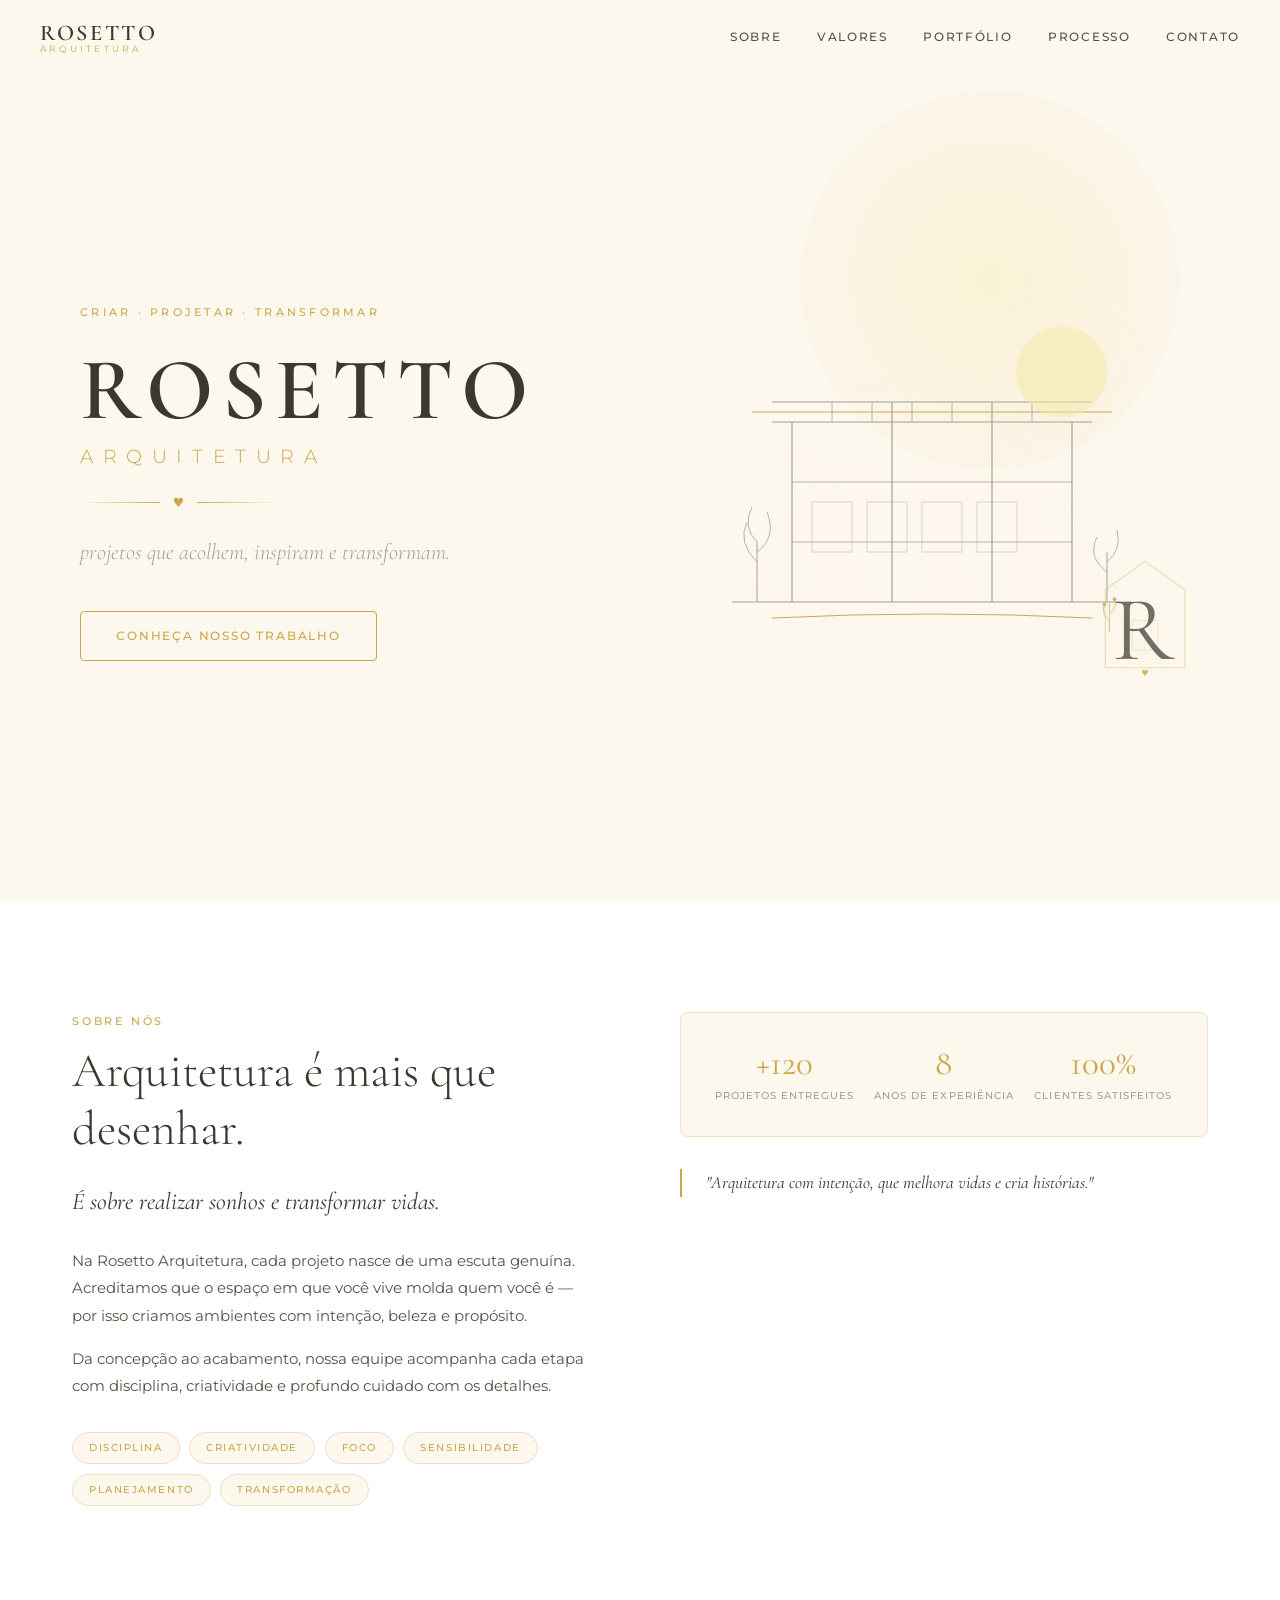
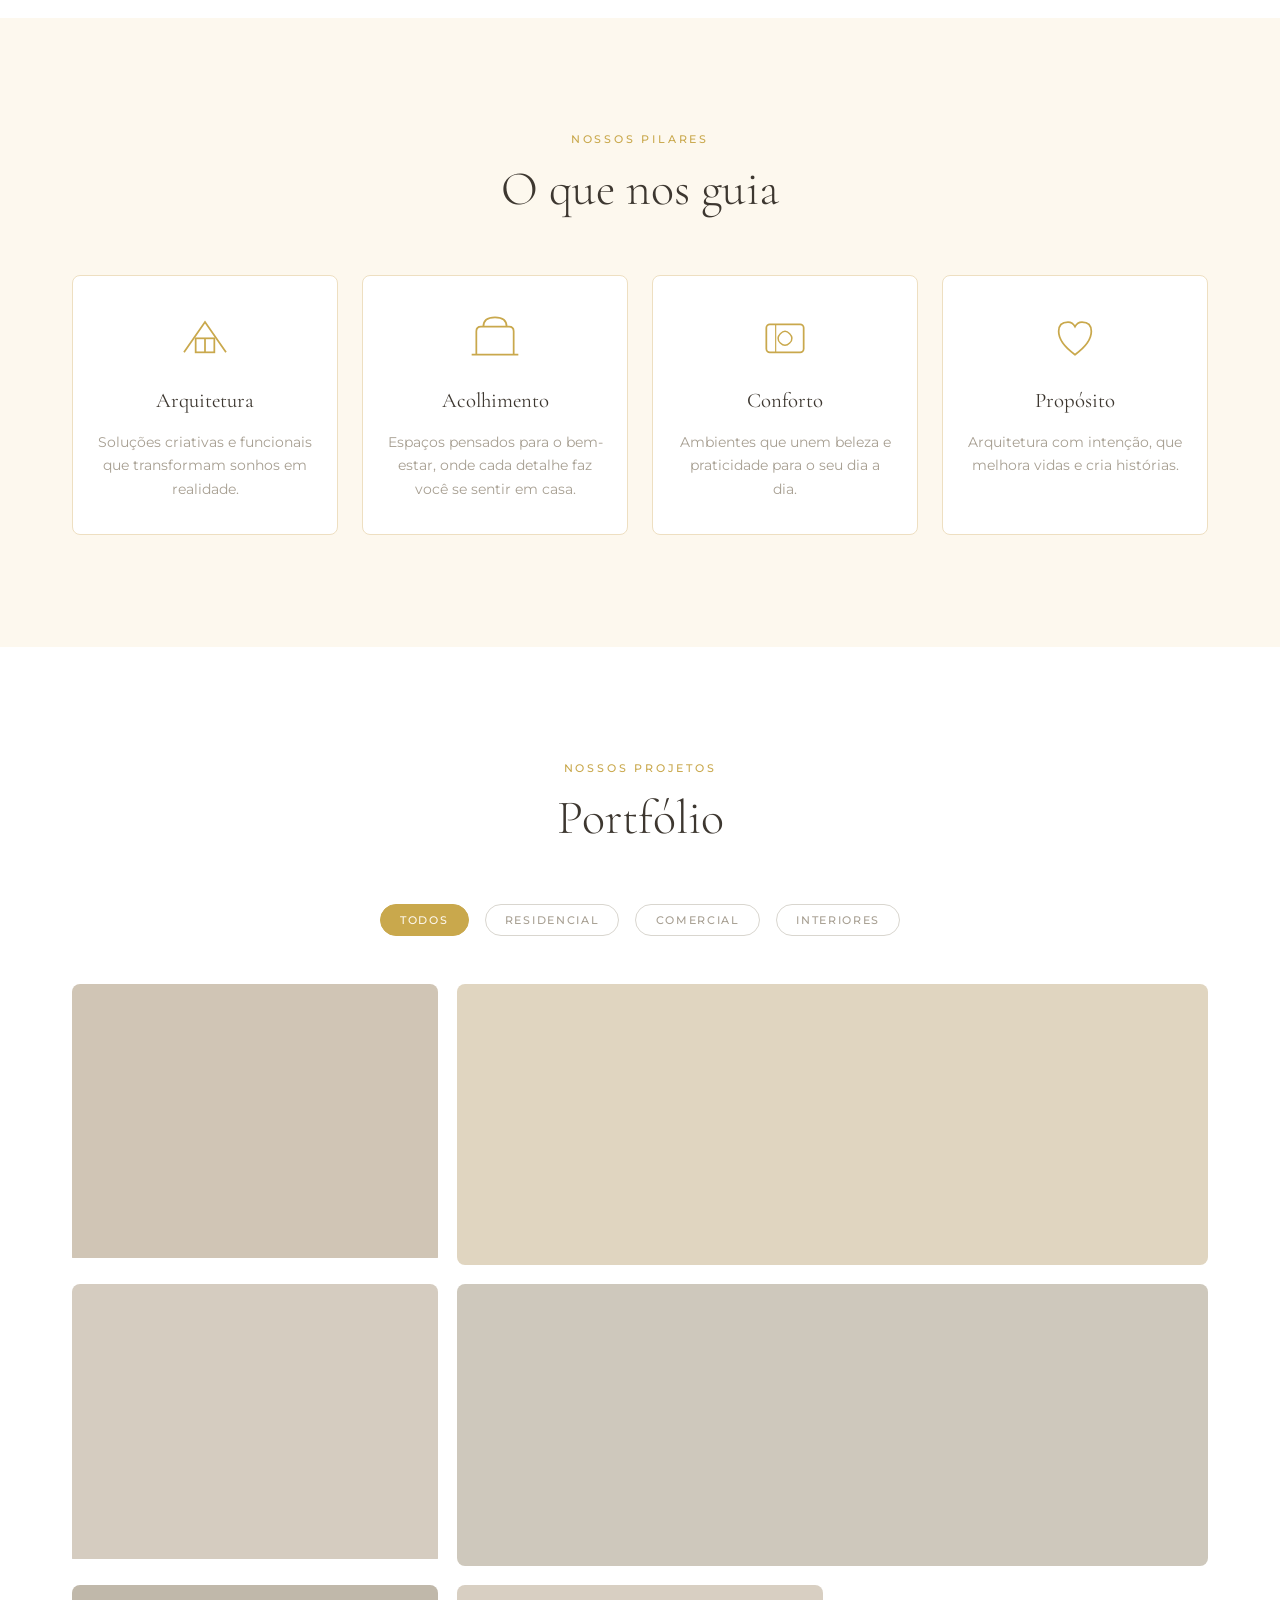
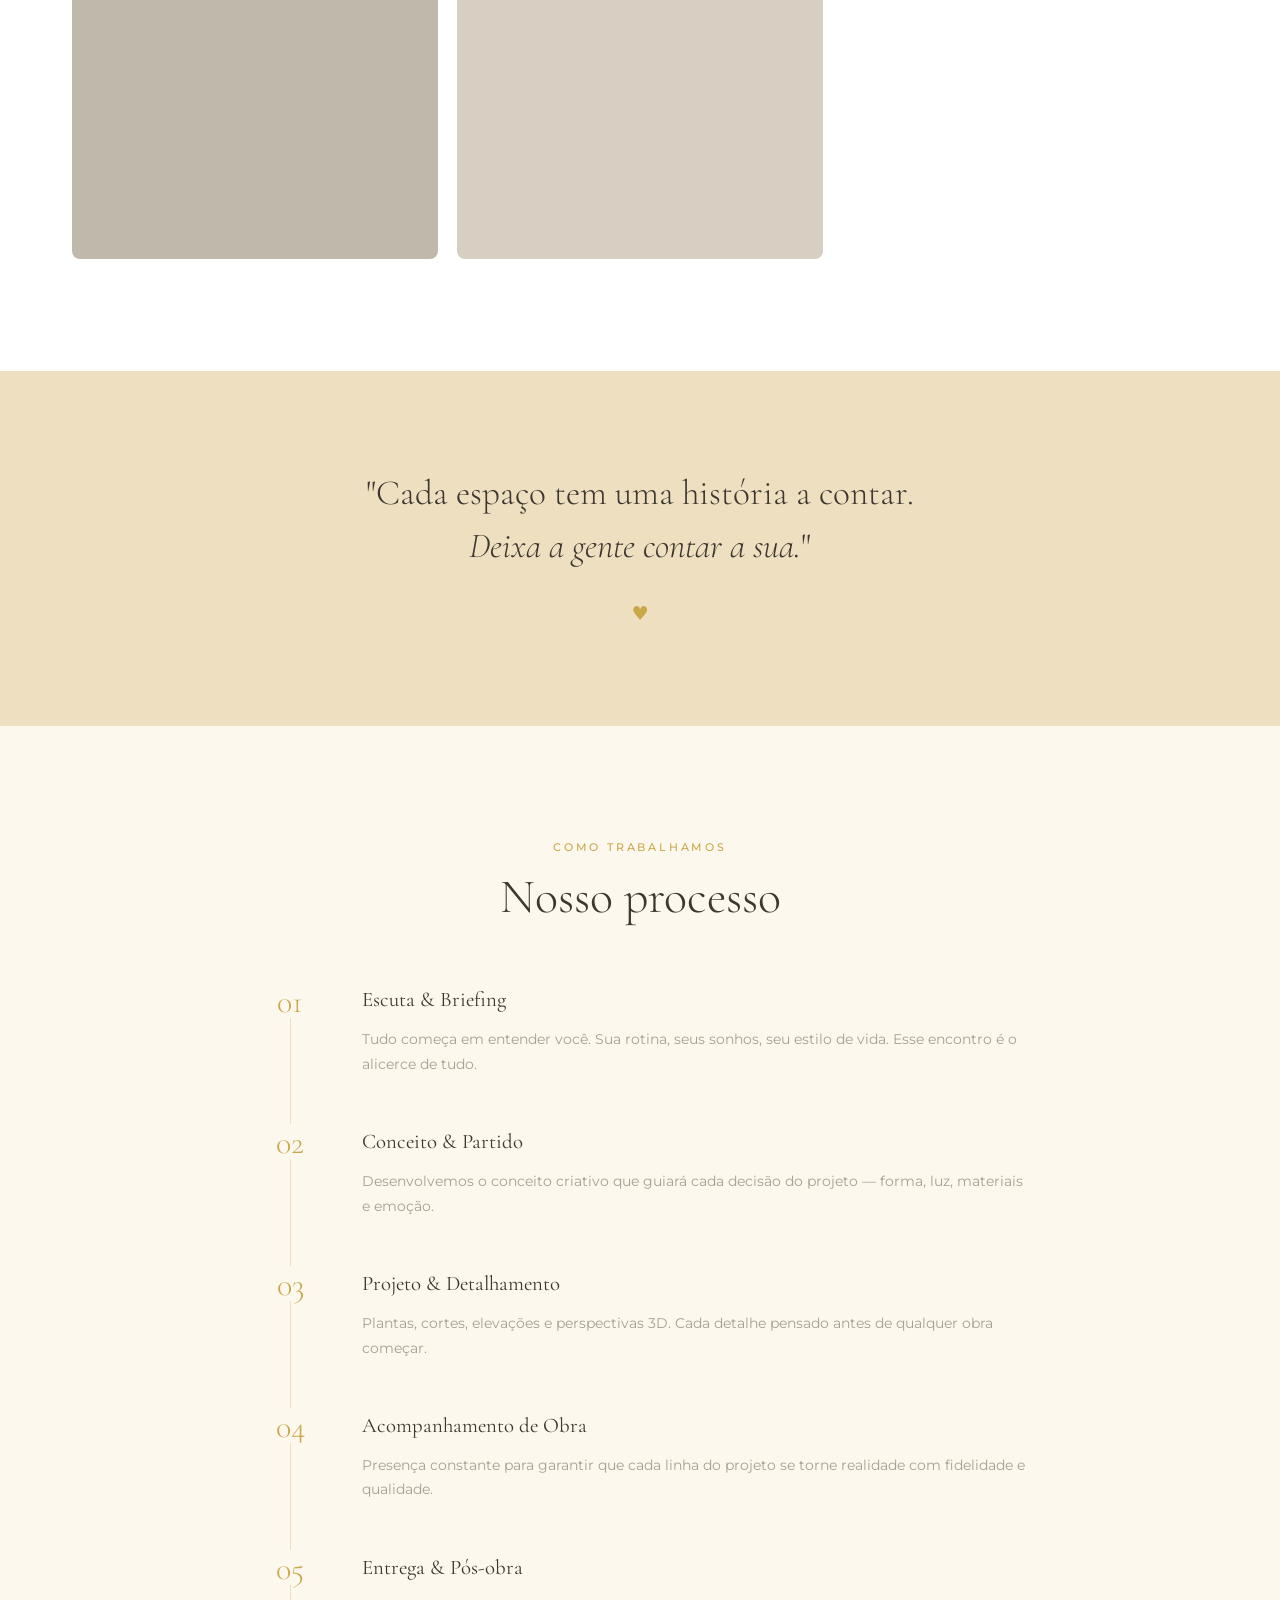
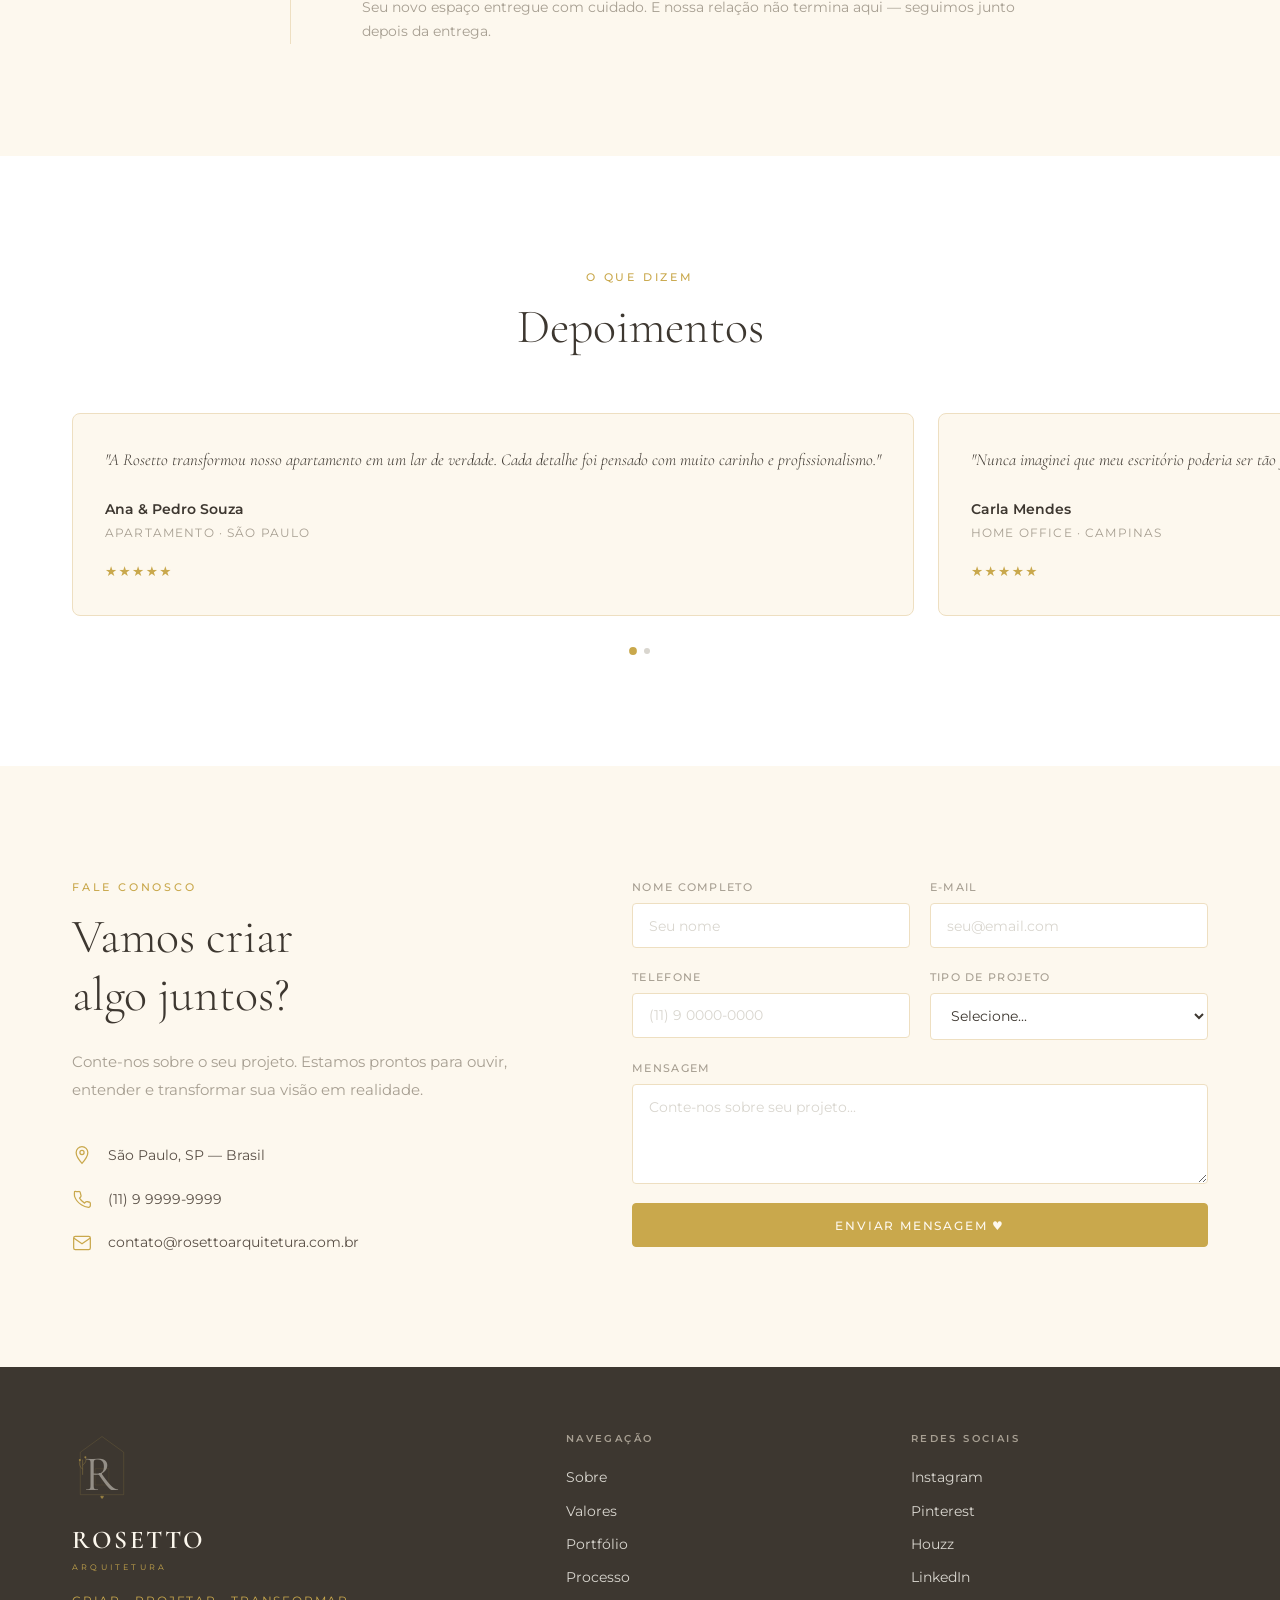
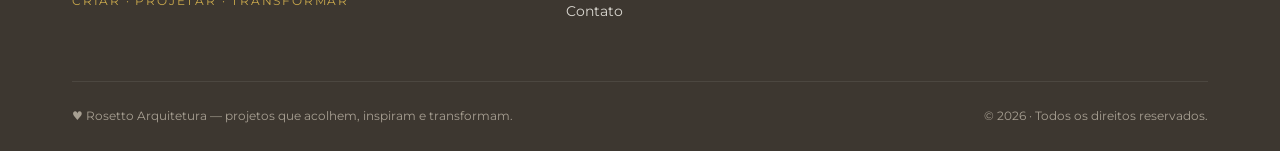
==== index.html @ 64ab9708 "commit" ====
<!DOCTYPE html>
<html lang="pt-BR">
<head>
  <meta charset="UTF-8" />
  <meta name="viewport" content="width=device-width, initial-scale=1.0" />
  <title>Rosetto Arquitetura</title>
  <link rel="icon" href="favicon.svg" type="image/svg+xml" />
  <link rel="stylesheet" href="style.css" />
  <link rel="preconnect" href="https://fonts.googleapis.com" />
  <link rel="preconnect" href="https://fonts.gstatic.com" crossorigin />
  <link href="https://fonts.googleapis.com/css2?family=Cormorant+Garamond:ital,wght@0,300;0,400;0,600;1,300;1,400&family=Montserrat:wght@300;400;500;600&display=swap" rel="stylesheet" />
</head>
<body>

  <!-- NAV -->
  <header class="nav" id="nav">
    <div class="nav__logo">
      <span class="nav__logo-name">ROSETTO</span>
      <span class="nav__logo-sub">ARQUITETURA</span>
    </div>
    <nav class="nav__links">
      <a href="#sobre">Sobre</a>
      <a href="#valores">Valores</a>
      <a href="#portfolio">Portfólio</a>
      <a href="#processo">Processo</a>
      <a href="#contato">Contato</a>
    </nav>
    <button class="nav__toggle" id="navToggle" aria-label="Menu">
      <span></span><span></span><span></span>
    </button>
  </header>

  <!-- MOBILE MENU -->
  <div class="mobile-menu" id="mobileMenu">
    <a href="#sobre" class="mobile-menu__link">Sobre</a>
    <a href="#valores" class="mobile-menu__link">Valores</a>
    <a href="#portfolio" class="mobile-menu__link">Portfólio</a>
    <a href="#processo" class="mobile-menu__link">Processo</a>
    <a href="#contato" class="mobile-menu__link">Contato</a>
  </div>

  <!-- HERO -->
  <section class="hero" id="inicio">
    <div class="hero__bg-circle"></div>
    <div class="hero__content">
      <p class="hero__eyebrow reveal">criar · projetar · transformar</p>
      <h1 class="hero__title reveal">
        <span class="hero__title-main">ROSETTO</span>
        <span class="hero__title-sub">ARQUITETURA</span>
      </h1>
      <div class="hero__divider reveal">
        <span class="hero__heart">♥</span>
      </div>
      <p class="hero__tagline reveal">
        <em>projetos que acolhem, inspiram e transformam.</em>
      </p>
      <a href="#sobre" class="btn btn--outline reveal">Conheça nosso trabalho</a>
    </div>
    <div class="hero__sketch reveal">
      <!-- Submarca R + casa -->
      <div class="hero__submarca" aria-hidden="true">
        <svg viewBox="0 0 130 150" fill="none" xmlns="http://www.w3.org/2000/svg">
          <!-- Casa ao fundo -->
          <path d="M65 12 L112 46 L112 138 L18 138 L18 46 Z" stroke="#C9A84C" stroke-width="1.4" fill="none" opacity="0.4"/>
          <!-- Detalhe janela casa -->
          <rect x="50" y="82" width="30" height="35" stroke="#C9A84C" stroke-width="1" fill="none" opacity="0.3"/>
          <line x1="65" y1="82" x2="65" y2="117" stroke="#C9A84C" stroke-width="0.7" opacity="0.3"/>
          <!-- Ramo botânico esquerdo -->
          <line x1="23" y1="62" x2="23" y2="95" stroke="#C9A84C" stroke-width="1"/>
          <path d="M23 83 Q13 74 17 63" stroke="#C9A84C" stroke-width="0.9" fill="none"/>
          <path d="M23 74 Q33 67 29 57" stroke="#C9A84C" stroke-width="0.9" fill="none"/>
          <circle cx="17" cy="63" r="2.2" fill="#C9A84C"/>
          <circle cx="29" cy="57" r="2.2" fill="#C9A84C"/>
          <!-- Grande R -->
          <text x="26" y="128"
                font-family="'Cormorant Garamond','Georgia',serif"
                font-size="108"
                font-weight="400"
                fill="#3D3730"
                opacity="0.88">R</text>
          <!-- Coração -->
          <text x="65" y="148" text-anchor="middle" font-size="10" fill="#C9A84C">♥</text>
        </svg>
      </div>

      <svg viewBox="0 0 480 360" fill="none" xmlns="http://www.w3.org/2000/svg" class="arch-sketch">
        <!-- Ground line -->
        <line x1="40" y1="300" x2="440" y2="300" stroke="#A79F92" stroke-width="1.2"/>
        <!-- Main structure columns -->
        <line x1="100" y1="300" x2="100" y2="120" stroke="#A79F92" stroke-width="1.2"/>
        <line x1="200" y1="300" x2="200" y2="100" stroke="#A79F92" stroke-width="1.2"/>
        <line x1="300" y1="300" x2="300" y2="100" stroke="#A79F92" stroke-width="1.2"/>
        <line x1="380" y1="300" x2="380" y2="120" stroke="#A79F92" stroke-width="1.2"/>
        <!-- Roof beams -->
        <line x1="80" y1="120" x2="400" y2="120" stroke="#A79F92" stroke-width="1.2"/>
        <line x1="80" y1="100" x2="400" y2="100" stroke="#A79F92" stroke-width="1.2"/>
        <!-- Horizontal beams -->
        <line x1="100" y1="180" x2="380" y2="180" stroke="#A79F92" stroke-width="0.8"/>
        <line x1="100" y1="240" x2="380" y2="240" stroke="#A79F92" stroke-width="0.8"/>
        <!-- Roof overhang detail -->
        <line x1="60" y1="110" x2="420" y2="110" stroke="#C9A84C" stroke-width="1"/>
        <!-- Window panes suggestion -->
        <rect x="120" y="200" width="40" height="50" stroke="#A79F92" stroke-width="0.7" fill="none" opacity="0.6"/>
        <rect x="175" y="200" width="40" height="50" stroke="#A79F92" stroke-width="0.7" fill="none" opacity="0.6"/>
        <rect x="230" y="200" width="40" height="50" stroke="#A79F92" stroke-width="0.7" fill="none" opacity="0.6"/>
        <rect x="285" y="200" width="40" height="50" stroke="#A79F92" stroke-width="0.7" fill="none" opacity="0.6"/>
        <!-- Cross beams roof -->
        <line x1="140" y1="100" x2="140" y2="120" stroke="#A79F92" stroke-width="0.8"/>
        <line x1="180" y1="100" x2="180" y2="120" stroke="#A79F92" stroke-width="0.8"/>
        <line x1="220" y1="100" x2="220" y2="120" stroke="#A79F92" stroke-width="0.8"/>
        <line x1="260" y1="100" x2="260" y2="120" stroke="#A79F92" stroke-width="0.8"/>
        <line x1="340" y1="100" x2="340" y2="120" stroke="#A79F92" stroke-width="0.8"/>
        <!-- Sun/circle bg -->
        <circle cx="370" cy="70" r="45" stroke="#F6E7A6" stroke-width="1" fill="#F6E7A6" opacity="0.5"/>
        <!-- Plant left -->
        <line x1="65" y1="300" x2="65" y2="240" stroke="#A79F92" stroke-width="1"/>
        <path d="M65 260 Q45 240 55 220" stroke="#A79F92" stroke-width="0.8" fill="none"/>
        <path d="M65 250 Q85 235 75 210" stroke="#A79F92" stroke-width="0.8" fill="none"/>
        <path d="M65 240 Q50 225 60 205" stroke="#A79F92" stroke-width="0.8" fill="none"/>
        <!-- Plant right -->
        <line x1="415" y1="300" x2="415" y2="250" stroke="#A79F92" stroke-width="1"/>
        <path d="M415 270 Q395 255 405 235" stroke="#A79F92" stroke-width="0.8" fill="none"/>
        <path d="M415 260 Q430 248 425 228" stroke="#A79F92" stroke-width="0.8" fill="none"/>
        <!-- Gold accent line -->
        <path d="M80 316 Q240 308 400 316" stroke="#C9A84C" stroke-width="1" fill="none"/>
      </svg>
    </div>
  </section>

  <!-- SOBRE -->
  <section class="sobre" id="sobre">
    <div class="container">
      <div class="sobre__grid">
        <div class="sobre__text reveal">
          <p class="section-label">Sobre nós</p>
          <h2 class="section-title">Arquitetura é mais que desenhar.</h2>
          <p class="sobre__lead">É sobre realizar sonhos e transformar vidas.</p>
          <p class="sobre__body">
            Na Rosetto Arquitetura, cada projeto nasce de uma escuta genuína.
            Acreditamos que o espaço em que você vive molda quem você é —
            por isso criamos ambientes com intenção, beleza e propósito.
          </p>
          <p class="sobre__body">
            Da concepção ao acabamento, nossa equipe acompanha cada etapa
            com disciplina, criatividade e profundo cuidado com os detalhes.
          </p>
          <div class="sobre__tags">
            <span>Disciplina</span>
            <span>Criatividade</span>
            <span>Foco</span>
            <span>Sensibilidade</span>
            <span>Planejamento</span>
            <span>Transformação</span>
          </div>
        </div>
        <div class="sobre__visual reveal">
          <div class="sobre__card">
            <div class="sobre__stat">
              <span class="sobre__stat-num">+120</span>
              <span class="sobre__stat-label">Projetos entregues</span>
            </div>
            <div class="sobre__stat">
              <span class="sobre__stat-num">8</span>
              <span class="sobre__stat-label">Anos de experiência</span>
            </div>
            <div class="sobre__stat">
              <span class="sobre__stat-num">100%</span>
              <span class="sobre__stat-label">Clientes satisfeitos</span>
            </div>
          </div>
          <blockquote class="sobre__quote">
            <p>"Arquitetura com intenção, que melhora vidas e cria histórias."</p>
          </blockquote>
        </div>
      </div>
    </div>
  </section>

  <!-- VALORES -->
  <section class="valores" id="valores">
    <div class="container">
      <div class="section-header reveal">
        <p class="section-label">Nossos pilares</p>
        <h2 class="section-title">O que nos guia</h2>
      </div>
      <div class="valores__grid">

        <div class="valor-card reveal">
          <div class="valor-card__icon">
            <svg viewBox="0 0 48 48" fill="none" xmlns="http://www.w3.org/2000/svg">
              <path d="M6 38 L24 12 L42 38" stroke="#C9A84C" stroke-width="1.5" fill="none"/>
              <rect x="16" y="26" width="16" height="12" stroke="#C9A84C" stroke-width="1.5" fill="none"/>
              <line x1="24" y1="26" x2="24" y2="38" stroke="#C9A84C" stroke-width="1.5"/>
            </svg>
          </div>
          <h3>Arquitetura</h3>
          <p>Soluções criativas e funcionais que transformam sonhos em realidade.</p>
        </div>

        <div class="valor-card reveal">
          <div class="valor-card__icon">
            <svg viewBox="0 0 48 48" fill="none" xmlns="http://www.w3.org/2000/svg">
              <path d="M8 40 L8 20 Q8 16 12 16 L36 16 Q40 16 40 20 L40 40" stroke="#C9A84C" stroke-width="1.5" fill="none"/>
              <path d="M14 16 Q14 8 24 8 Q34 8 34 16" stroke="#C9A84C" stroke-width="1.5" fill="none"/>
              <line x1="4" y1="40" x2="44" y2="40" stroke="#C9A84C" stroke-width="1.5"/>
            </svg>
          </div>
          <h3>Acolhimento</h3>
          <p>Espaços pensados para o bem-estar, onde cada detalhe faz você se sentir em casa.</p>
        </div>

        <div class="valor-card reveal">
          <div class="valor-card__icon">
            <svg viewBox="0 0 48 48" fill="none" xmlns="http://www.w3.org/2000/svg">
              <rect x="8" y="14" width="32" height="24" rx="3" stroke="#C9A84C" stroke-width="1.5" fill="none"/>
              <line x1="16" y1="14" x2="16" y2="38" stroke="#C9A84C" stroke-width="1"/>
              <path d="M20 22 Q24 18 28 22 Q32 26 28 30 Q24 34 20 30 Q16 26 20 22Z" stroke="#C9A84C" stroke-width="1.2" fill="none"/>
            </svg>
          </div>
          <h3>Conforto</h3>
          <p>Ambientes que unem beleza e praticidade para o seu dia a dia.</p>
        </div>

        <div class="valor-card reveal">
          <div class="valor-card__icon">
            <svg viewBox="0 0 48 48" fill="none" xmlns="http://www.w3.org/2000/svg">
              <path d="M24 40 Q10 30 10 20 Q10 12 18 12 Q22 12 24 16 Q26 12 30 12 Q38 12 38 20 Q38 30 24 40Z" stroke="#C9A84C" stroke-width="1.5" fill="none"/>
            </svg>
          </div>
          <h3>Propósito</h3>
          <p>Arquitetura com intenção, que melhora vidas e cria histórias.</p>
        </div>

      </div>
    </div>
  </section>

  <!-- PORTFÓLIO -->
  <section class="portfolio" id="portfolio">
    <div class="container">
      <div class="section-header reveal">
        <p class="section-label">Nossos projetos</p>
        <h2 class="section-title">Portfólio</h2>
      </div>
      <div class="portfolio__filter reveal">
        <button class="filter-btn active" data-filter="all">Todos</button>
        <button class="filter-btn" data-filter="residencial">Residencial</button>
        <button class="filter-btn" data-filter="comercial">Comercial</button>
        <button class="filter-btn" data-filter="interiores">Interiores</button>
      </div>
      <div class="portfolio__grid">

        <div class="portfolio-card reveal" data-category="residencial">
          <div class="portfolio-card__img portfolio-card__img--1">
            <div class="portfolio-card__overlay">
              <span>Casa Contemporânea</span>
              <small>Residencial · São Paulo</small>
            </div>
          </div>
        </div>

        <div class="portfolio-card reveal" data-category="interiores">
          <div class="portfolio-card__img portfolio-card__img--2">
            <div class="portfolio-card__overlay">
              <span>Sala Living Serena</span>
              <small>Interiores · Campinas</small>
            </div>
          </div>
        </div>

        <div class="portfolio-card reveal" data-category="interiores">
          <div class="portfolio-card__img portfolio-card__img--3">
            <div class="portfolio-card__overlay">
              <span>Suíte Master</span>
              <small>Interiores · Santos</small>
            </div>
          </div>
        </div>

        <div class="portfolio-card reveal" data-category="residencial">
          <div class="portfolio-card__img portfolio-card__img--4">
            <div class="portfolio-card__overlay">
              <span>Planta Aberta</span>
              <small>Residencial · Florianópolis</small>
            </div>
          </div>
        </div>

        <div class="portfolio-card reveal" data-category="comercial">
          <div class="portfolio-card__img portfolio-card__img--5">
            <div class="portfolio-card__overlay">
              <span>Fachada Minimalista</span>
              <small>Comercial · São Paulo</small>
            </div>
          </div>
        </div>

        <div class="portfolio-card reveal" data-category="interiores">
          <div class="portfolio-card__img portfolio-card__img--6">
            <div class="portfolio-card__overlay">
              <span>Escritório Home</span>
              <small>Interiores · Curitiba</small>
            </div>
          </div>
        </div>

      </div>
    </div>
  </section>

  <!-- FRASE DESTAQUE -->
  <section class="quote-section">
    <div class="container">
      <div class="quote-section__inner reveal">
        <p class="quote-section__text">
          "Cada espaço tem uma história a contar.<br>
          <em>Deixa a gente contar a sua.</em>"
        </p>
        <span class="quote-section__heart">♥</span>
      </div>
    </div>
  </section>

  <!-- PROCESSO -->
  <section class="processo" id="processo">
    <div class="container">
      <div class="section-header reveal">
        <p class="section-label">Como trabalhamos</p>
        <h2 class="section-title">Nosso processo</h2>
      </div>
      <div class="processo__steps">

        <div class="step reveal">
          <div class="step__number">01</div>
          <div class="step__content">
            <h3>Escuta & Briefing</h3>
            <p>Tudo começa em entender você. Sua rotina, seus sonhos, seu estilo de vida. Esse encontro é o alicerce de tudo.</p>
          </div>
        </div>

        <div class="step reveal">
          <div class="step__number">02</div>
          <div class="step__content">
            <h3>Conceito & Partido</h3>
            <p>Desenvolvemos o conceito criativo que guiará cada decisão do projeto — forma, luz, materiais e emoção.</p>
          </div>
        </div>

        <div class="step reveal">
          <div class="step__number">03</div>
          <div class="step__content">
            <h3>Projeto & Detalhamento</h3>
            <p>Plantas, cortes, elevações e perspectivas 3D. Cada detalhe pensado antes de qualquer obra começar.</p>
          </div>
        </div>

        <div class="step reveal">
          <div class="step__number">04</div>
          <div class="step__content">
            <h3>Acompanhamento de Obra</h3>
            <p>Presença constante para garantir que cada linha do projeto se torne realidade com fidelidade e qualidade.</p>
          </div>
        </div>

        <div class="step reveal">
          <div class="step__number">05</div>
          <div class="step__content">
            <h3>Entrega & Pós-obra</h3>
            <p>Seu novo espaço entregue com cuidado. E nossa relação não termina aqui — seguimos junto depois da entrega.</p>
          </div>
        </div>

      </div>
    </div>
  </section>

  <!-- DEPOIMENTOS -->
  <section class="depoimentos">
    <div class="container">
      <div class="section-header reveal">
        <p class="section-label">O que dizem</p>
        <h2 class="section-title">Depoimentos</h2>
      </div>
      <div class="depoimentos__track" id="depoimentosTrack">

        <div class="depoimento-card">
          <p>"A Rosetto transformou nosso apartamento em um lar de verdade. Cada detalhe foi pensado com muito carinho e profissionalismo."</p>
          <div class="depoimento-card__author">
            <span class="depoimento-card__name">Ana & Pedro Souza</span>
            <span class="depoimento-card__proj">Apartamento · São Paulo</span>
          </div>
          <div class="depoimento-card__stars">★★★★★</div>
        </div>

        <div class="depoimento-card">
          <p>"Nunca imaginei que meu escritório poderia ser tão funcional e ao mesmo tempo tão bonito. Resultado incrível!"</p>
          <div class="depoimento-card__author">
            <span class="depoimento-card__name">Carla Mendes</span>
            <span class="depoimento-card__proj">Home Office · Campinas</span>
          </div>
          <div class="depoimento-card__stars">★★★★★</div>
        </div>

        <div class="depoimento-card">
          <p>"Do primeiro encontro à entrega, nos sentimos acolhidos e seguros. A equipe superou todas as nossas expectativas."</p>
          <div class="depoimento-card__author">
            <span class="depoimento-card__name">Família Rodrigues</span>
            <span class="depoimento-card__proj">Casa · Florianópolis</span>
          </div>
          <div class="depoimento-card__stars">★★★★★</div>
        </div>

        <div class="depoimento-card">
          <p>"O projeto trouxe elegância e funcionalidade que eu nem sabia que eram possíveis no meu espaço. Recomendo demais!"</p>
          <div class="depoimento-card__author">
            <span class="depoimento-card__name">Márcia Oliveira</span>
            <span class="depoimento-card__proj">Sala de Estar · Santos</span>
          </div>
          <div class="depoimento-card__stars">★★★★★</div>
        </div>

      </div>
      <div class="depoimentos__dots" id="depoimentosDots"></div>
    </div>
  </section>

  <!-- CONTATO -->
  <section class="contato" id="contato">
    <div class="container">
      <div class="contato__grid">
        <div class="contato__info reveal">
          <p class="section-label">Fale conosco</p>
          <h2 class="section-title">Vamos criar<br>algo juntos?</h2>
          <p class="contato__body">
            Conte-nos sobre o seu projeto. Estamos prontos para ouvir,
            entender e transformar sua visão em realidade.
          </p>
          <div class="contato__details">
            <div class="contato__detail">
              <svg viewBox="0 0 24 24" fill="none" xmlns="http://www.w3.org/2000/svg">
                <path d="M12 2C8.13 2 5 5.13 5 9c0 5.25 7 13 7 13s7-7.75 7-13c0-3.87-3.13-7-7-7z" stroke="#C9A84C" stroke-width="1.5" fill="none"/>
                <circle cx="12" cy="9" r="2.5" stroke="#C9A84C" stroke-width="1.5" fill="none"/>
              </svg>
              <span>São Paulo, SP — Brasil</span>
            </div>
            <div class="contato__detail">
              <svg viewBox="0 0 24 24" fill="none" xmlns="http://www.w3.org/2000/svg">
                <path d="M22 16.92v3a2 2 0 01-2.18 2 19.79 19.79 0 01-8.63-3.07A19.5 19.5 0 013.07 8.81 19.79 19.79 0 013.07 3.05 2 2 0 015.07 3h3a2 2 0 012 1.72c.127.96.361 1.903.7 2.81a2 2 0 01-.45 2.11L9.09 10.91a16 16 0 006 6l1.27-1.27a2 2 0 012.11-.45c.907.339 1.85.573 2.81.7A2 2 0 0122 17.92z" stroke="#C9A84C" stroke-width="1.5" fill="none"/>
              </svg>
              <span>(11) 9 9999-9999</span>
            </div>
            <div class="contato__detail">
              <svg viewBox="0 0 24 24" fill="none" xmlns="http://www.w3.org/2000/svg">
                <path d="M4 4h16c1.1 0 2 .9 2 2v12c0 1.1-.9 2-2 2H4c-1.1 0-2-.9-2-2V6c0-1.1.9-2 2-2z" stroke="#C9A84C" stroke-width="1.5" fill="none"/>
                <polyline points="22,6 12,13 2,6" stroke="#C9A84C" stroke-width="1.5" fill="none"/>
              </svg>
              <span>contato@rosettoarquitetura.com.br</span>
            </div>
          </div>
        </div>

        <form class="contato__form reveal" id="contatoForm">
          <div class="form-group">
            <label for="nome">Nome completo</label>
            <input type="text" id="nome" name="nome" placeholder="Seu nome" required />
          </div>
          <div class="form-group">
            <label for="email">E-mail</label>
            <input type="email" id="email" name="email" placeholder="seu@email.com" required />
          </div>
          <div class="form-group">
            <label for="telefone">Telefone</label>
            <input type="tel" id="telefone" name="telefone" placeholder="(11) 9 0000-0000" />
          </div>
          <div class="form-group">
            <label for="tipo">Tipo de projeto</label>
            <select id="tipo" name="tipo">
              <option value="">Selecione...</option>
              <option value="residencial">Residencial</option>
              <option value="comercial">Comercial</option>
              <option value="interiores">Interiores</option>
              <option value="reforma">Reforma</option>
              <option value="outro">Outro</option>
            </select>
          </div>
          <div class="form-group form-group--full">
            <label for="mensagem">Mensagem</label>
            <textarea id="mensagem" name="mensagem" rows="4" placeholder="Conte-nos sobre seu projeto..."></textarea>
          </div>
          <button type="submit" class="btn btn--primary form-group--full">Enviar mensagem ♥</button>
          <div class="form-success" id="formSuccess">
            Mensagem enviada com sucesso! Em breve entraremos em contato. ♥
          </div>
        </form>
      </div>
    </div>
  </section>

  <!-- FOOTER -->
  <footer class="footer">
    <div class="container">
      <div class="footer__grid">
        <div class="footer__brand">
          <!-- Submarca no footer -->
          <div class="footer__submarca" aria-hidden="true">
            <svg viewBox="0 0 130 150" fill="none" xmlns="http://www.w3.org/2000/svg">
              <path d="M65 12 L112 46 L112 138 L18 138 L18 46 Z" stroke="#C9A84C" stroke-width="1.4" fill="none" opacity="0.35"/>
              <rect x="50" y="82" width="30" height="35" stroke="#C9A84C" stroke-width="1" fill="none" opacity="0.25"/>
              <line x1="65" y1="82" x2="65" y2="117" stroke="#C9A84C" stroke-width="0.7" opacity="0.25"/>
              <line x1="23" y1="62" x2="23" y2="95" stroke="#C9A84C" stroke-width="1"/>
              <path d="M23 83 Q13 74 17 63" stroke="#C9A84C" stroke-width="0.9" fill="none"/>
              <path d="M23 74 Q33 67 29 57" stroke="#C9A84C" stroke-width="0.9" fill="none"/>
              <circle cx="17" cy="63" r="2.2" fill="#C9A84C"/>
              <circle cx="29" cy="57" r="2.2" fill="#C9A84C"/>
              <text x="26" y="128"
                    font-family="'Cormorant Garamond','Georgia',serif"
                    font-size="108"
                    font-weight="400"
                    fill="#FDF8EE"
                    opacity="0.7">R</text>
              <text x="65" y="148" text-anchor="middle" font-size="10" fill="#C9A84C">♥</text>
            </svg>
          </div>
          <span class="footer__logo">ROSETTO</span>
          <span class="footer__logo-sub">ARQUITETURA</span>
          <p>criar · projetar · transformar</p>
        </div>
        <div class="footer__links">
          <h4>Navegação</h4>
          <a href="#sobre">Sobre</a>
          <a href="#valores">Valores</a>
          <a href="#portfolio">Portfólio</a>
          <a href="#processo">Processo</a>
          <a href="#contato">Contato</a>
        </div>
        <div class="footer__social">
          <h4>Redes sociais</h4>
          <a href="#" aria-label="Instagram">Instagram</a>
          <a href="#" aria-label="Pinterest">Pinterest</a>
          <a href="#" aria-label="Houzz">Houzz</a>
          <a href="#" aria-label="LinkedIn">LinkedIn</a>
        </div>
      </div>
      <div class="footer__bottom">
        <p>♥ Rosetto Arquitetura — projetos que acolhem, inspiram e transformam.</p>
        <p>© 2026 · Todos os direitos reservados.</p>
      </div>
    </div>
  </footer>

  <!-- SCROLL TO TOP -->
  <button class="scroll-top" id="scrollTop" aria-label="Voltar ao topo">↑</button>

  <script src="script.js"></script>
</body>
</html>
---- style.css ----
/* ==========================================
   ROSETTO ARQUITETURA — STYLESHEET
   ========================================== */

/* ---------- RESET & BASE ---------- */
*, *::before, *::after { box-sizing: border-box; margin: 0; padding: 0; }

:root {
  --gold:        #C9A84C;
  --gold-light:  #F6E7A6;
  --beige:       #EEDFC1;
  --offwhite:    #FDF8EE;
  --gray-light:  #D9D6CF;
  --gray:        #A79F92;
  --dark:        #3D3730;
  --text:        #5A5047;
  --white:       #FFFFFF;

  --font-serif:  'Cormorant Garamond', Georgia, serif;
  --font-sans:   'Montserrat', system-ui, sans-serif;

  --container:   1200px;
  --radius:      4px;
  --transition:  0.4s cubic-bezier(0.4, 0, 0.2, 1);
}

html { scroll-behavior: smooth; }

body {
  font-family: var(--font-sans);
  font-size: 16px;
  color: var(--text);
  background: var(--offwhite);
  line-height: 1.7;
  overflow-x: hidden;
}

img { max-width: 100%; display: block; }
a { text-decoration: none; color: inherit; }
button { cursor: pointer; border: none; background: none; font-family: inherit; }

.container {
  max-width: var(--container);
  margin: 0 auto;
  padding: 0 2rem;
}

/* ---------- TYPOGRAPHY HELPERS ---------- */
.section-label {
  font-family: var(--font-sans);
  font-size: 0.7rem;
  font-weight: 500;
  letter-spacing: 0.25em;
  text-transform: uppercase;
  color: var(--gold);
  display: block;
  margin-bottom: 0.75rem;
}

.section-title {
  font-family: var(--font-serif);
  font-size: clamp(2rem, 4vw, 3rem);
  font-weight: 300;
  color: var(--dark);
  line-height: 1.2;
  margin-bottom: 1.5rem;
}

.section-header {
  text-align: center;
  margin-bottom: 3.5rem;
}

/* ---------- SCROLL REVEAL ---------- */
.reveal {
  opacity: 0;
  transform: translateY(32px);
  transition: opacity 0.7s ease, transform 0.7s ease;
}
.reveal.visible {
  opacity: 1;
  transform: translateY(0);
}

/* ---------- BUTTONS ---------- */
.btn {
  display: inline-block;
  padding: 0.85rem 2.2rem;
  font-family: var(--font-sans);
  font-size: 0.75rem;
  font-weight: 500;
  letter-spacing: 0.15em;
  text-transform: uppercase;
  border-radius: var(--radius);
  transition: all var(--transition);
}

.btn--outline {
  border: 1px solid var(--gold);
  color: var(--gold);
  background: transparent;
}
.btn--outline:hover {
  background: var(--gold);
  color: var(--offwhite);
}

.btn--primary {
  background: var(--gold);
  color: var(--offwhite);
  border: 1px solid var(--gold);
  width: 100%;
  text-align: center;
}
.btn--primary:hover {
  background: var(--dark);
  border-color: var(--dark);
}

/* ==========================================
   NAVIGATION
   ========================================== */
.nav {
  position: fixed;
  top: 0; left: 0; right: 0;
  z-index: 900;
  display: flex;
  align-items: center;
  justify-content: space-between;
  padding: 1.4rem 2.5rem;
  background: transparent;
  transition: background var(--transition), box-shadow var(--transition), padding var(--transition);
}
.nav.scrolled {
  background: rgba(253, 248, 238, 0.97);
  box-shadow: 0 1px 20px rgba(0,0,0,0.06);
  padding: 0.9rem 2.5rem;
}

.nav__logo {
  display: flex;
  flex-direction: column;
  line-height: 1;
}
.nav__logo-name {
  font-family: var(--font-serif);
  font-size: 1.4rem;
  font-weight: 600;
  letter-spacing: 0.12em;
  color: var(--dark);
}
.nav__logo-sub {
  font-family: var(--font-sans);
  font-size: 0.55rem;
  letter-spacing: 0.35em;
  color: var(--gold);
  text-transform: uppercase;
}

.nav__links {
  display: flex;
  gap: 2.2rem;
  align-items: center;
}
.nav__links a {
  font-size: 0.72rem;
  font-weight: 500;
  letter-spacing: 0.15em;
  text-transform: uppercase;
  color: var(--text);
  transition: color var(--transition);
  position: relative;
}
.nav__links a::after {
  content: '';
  position: absolute;
  bottom: -3px; left: 0;
  width: 0; height: 1px;
  background: var(--gold);
  transition: width var(--transition);
}
.nav__links a:hover { color: var(--gold); }
.nav__links a:hover::after { width: 100%; }

.nav__toggle {
  display: none;
  flex-direction: column;
  gap: 5px;
  padding: 4px;
}
.nav__toggle span {
  display: block;
  width: 22px; height: 1.5px;
  background: var(--dark);
  transition: all var(--transition);
}

/* Mobile menu */
.mobile-menu {
  position: fixed;
  top: 0; left: 0; right: 0; bottom: 0;
  background: var(--offwhite);
  z-index: 800;
  display: flex;
  flex-direction: column;
  align-items: center;
  justify-content: center;
  gap: 2rem;
  transform: translateX(100%);
  transition: transform var(--transition);
}
.mobile-menu.open { transform: translateX(0); }
.mobile-menu__link {
  font-family: var(--font-serif);
  font-size: 2rem;
  font-weight: 300;
  color: var(--dark);
  letter-spacing: 0.05em;
  transition: color var(--transition);
}
.mobile-menu__link:hover { color: var(--gold); }

/* ==========================================
   HERO
   ========================================== */
.hero {
  min-height: 100vh;
  display: grid;
  grid-template-columns: 1fr 1fr;
  align-items: center;
  padding: 8rem 2.5rem 4rem;
  max-width: var(--container);
  margin: 0 auto;
  position: relative;
  gap: 3rem;
}

.hero__bg-circle {
  position: absolute;
  top: 10%; right: 5%;
  width: 380px; height: 380px;
  border-radius: 50%;
  background: radial-gradient(circle, rgba(246,231,166,0.35) 0%, rgba(238,223,193,0.1) 70%, transparent 100%);
  pointer-events: none;
  z-index: 0;
}

.hero__content {
  position: relative;
  z-index: 1;
}

.hero__eyebrow {
  font-size: 0.68rem;
  font-weight: 500;
  letter-spacing: 0.3em;
  text-transform: uppercase;
  color: var(--gold);
  margin-bottom: 1.5rem;
}

.hero__title {
  display: flex;
  flex-direction: column;
  margin-bottom: 1rem;
}
.hero__title-main {
  font-family: var(--font-serif);
  font-size: clamp(3.5rem, 7vw, 5.5rem);
  font-weight: 600;
  letter-spacing: 0.1em;
  color: var(--dark);
  line-height: 1;
}
.hero__title-sub {
  font-family: var(--font-sans);
  font-size: clamp(0.9rem, 2vw, 1.2rem);
  font-weight: 300;
  letter-spacing: 0.5em;
  color: var(--gold);
  text-transform: uppercase;
  margin-top: 0.4rem;
}

.hero__divider {
  display: flex;
  align-items: center;
  gap: 0.8rem;
  margin: 1.2rem 0;
}
.hero__divider::before, .hero__divider::after {
  content: '';
  flex: 1;
  max-width: 80px;
  height: 1px;
  background: linear-gradient(to right, transparent, var(--gold));
}
.hero__divider::after {
  background: linear-gradient(to left, transparent, var(--gold));
}
.hero__heart { color: var(--gold); font-size: 0.8rem; }

.hero__tagline {
  font-family: var(--font-serif);
  font-size: clamp(1.1rem, 2vw, 1.4rem);
  font-weight: 300;
  color: var(--gray);
  margin-bottom: 2.5rem;
}

/* Submarca R + casa no hero */
.hero__submarca {
  position: absolute;
  bottom: -1.5rem;
  right: 0;
  width: 110px;
  opacity: 0.82;
  filter: drop-shadow(0 4px 16px rgba(201,168,76,0.15));
  z-index: 2;
  pointer-events: none;
}

/* Submarca no footer */
.footer__submarca {
  width: 60px;
  margin-bottom: 0.6rem;
  opacity: 0.65;
}

.hero__sketch {
  position: relative;
  z-index: 1;
  display: flex;
  justify-content: center;
}
.arch-sketch {
  width: 100%;
  max-width: 480px;
  filter: drop-shadow(0 8px 32px rgba(201, 168, 76, 0.08));
}

/* ==========================================
   SOBRE
   ========================================== */
.sobre {
  padding: 7rem 0;
  background: var(--white);
}

.sobre__grid {
  display: grid;
  grid-template-columns: 1fr 1fr;
  gap: 5rem;
  align-items: start;
}

.sobre__lead {
  font-family: var(--font-serif);
  font-size: 1.5rem;
  font-weight: 400;
  color: var(--dark);
  margin-bottom: 1.5rem;
  font-style: italic;
}

.sobre__body {
  color: var(--text);
  font-size: 0.95rem;
  margin-bottom: 1rem;
  line-height: 1.8;
}

.sobre__tags {
  display: flex;
  flex-wrap: wrap;
  gap: 0.6rem;
  margin-top: 2rem;
}
.sobre__tags span {
  font-size: 0.65rem;
  font-weight: 500;
  letter-spacing: 0.15em;
  text-transform: uppercase;
  color: var(--gold);
  border: 1px solid var(--beige);
  padding: 0.4rem 1rem;
  border-radius: 999px;
  background: var(--offwhite);
}

.sobre__card {
  background: var(--offwhite);
  border: 1px solid var(--beige);
  border-radius: 8px;
  padding: 2rem;
  display: grid;
  grid-template-columns: repeat(3, 1fr);
  gap: 1rem;
  text-align: center;
  margin-bottom: 2rem;
}

.sobre__stat-num {
  display: block;
  font-family: var(--font-serif);
  font-size: 2.2rem;
  font-weight: 400;
  color: var(--gold);
  line-height: 1;
}
.sobre__stat-label {
  display: block;
  font-size: 0.65rem;
  font-weight: 500;
  letter-spacing: 0.1em;
  text-transform: uppercase;
  color: var(--gray);
  margin-top: 0.4rem;
}

.sobre__quote {
  border-left: 2px solid var(--gold);
  padding-left: 1.5rem;
}
.sobre__quote p {
  font-family: var(--font-serif);
  font-size: 1.1rem;
  font-style: italic;
  color: var(--dark);
  line-height: 1.6;
}

/* ==========================================
   VALORES
   ========================================== */
.valores {
  padding: 7rem 0;
  background: var(--offwhite);
}

.valores__grid {
  display: grid;
  grid-template-columns: repeat(4, 1fr);
  gap: 1.5rem;
}

.valor-card {
  background: var(--white);
  border: 1px solid var(--beige);
  border-radius: 8px;
  padding: 2rem 1.5rem;
  text-align: center;
  transition: all var(--transition);
}
.valor-card:hover {
  transform: translateY(-6px);
  box-shadow: 0 12px 40px rgba(201,168,76,0.1);
  border-color: var(--gold-light);
}

.valor-card__icon {
  width: 56px; height: 56px;
  margin: 0 auto 1.2rem;
}
.valor-card__icon svg { width: 100%; height: 100%; }

.valor-card h3 {
  font-family: var(--font-serif);
  font-size: 1.3rem;
  font-weight: 400;
  color: var(--dark);
  margin-bottom: 0.75rem;
}
.valor-card p {
  font-size: 0.875rem;
  color: var(--gray);
  line-height: 1.7;
}

/* ==========================================
   PORTFOLIO
   ========================================== */
.portfolio {
  padding: 7rem 0;
  background: var(--white);
}

.portfolio__filter {
  display: flex;
  gap: 1rem;
  justify-content: center;
  flex-wrap: wrap;
  margin-bottom: 3rem;
}

.filter-btn {
  font-size: 0.7rem;
  font-weight: 500;
  letter-spacing: 0.15em;
  text-transform: uppercase;
  color: var(--gray);
  border: 1px solid var(--gray-light);
  padding: 0.5rem 1.2rem;
  border-radius: 999px;
  transition: all var(--transition);
}
.filter-btn:hover, .filter-btn.active {
  background: var(--gold);
  border-color: var(--gold);
  color: var(--offwhite);
}

.portfolio__grid {
  display: grid;
  grid-template-columns: repeat(3, 1fr);
  gap: 1.2rem;
}

.portfolio-card {
  border-radius: 8px;
  overflow: hidden;
  cursor: pointer;
}
.portfolio-card.hidden { display: none; }

.portfolio-card__img {
  position: relative;
  aspect-ratio: 4/3;
  background-size: cover;
  background-position: center;
  overflow: hidden;
}

/* Portfolio images — Unsplash architecture/interior photos */
.portfolio-card__img--1 {
  background-image: url('https://images.unsplash.com/photo-1600596542815-ffad4c1539a9?auto=format&fit=crop&w=800&q=80');
  background-color: #d0c5b5;
  background-size: cover; background-position: center;
}
.portfolio-card__img--2 {
  background-image: url('https://images.unsplash.com/photo-1616486338812-3dadae4b4ace?auto=format&fit=crop&w=1200&q=80');
  background-color: #e0d5c0;
  background-size: cover; background-position: center;
}
.portfolio-card__img--3 {
  background-image: url('https://images.unsplash.com/photo-1631049307264-da0ec9d70304?auto=format&fit=crop&w=800&q=80');
  background-color: #d5ccc0;
  background-size: cover; background-position: center;
}
.portfolio-card__img--4 {
  background-image: url('https://images.unsplash.com/photo-1600210492493-0946911123ea?auto=format&fit=crop&w=1200&q=80');
  background-color: #cec8bc;
  background-size: cover; background-position: center;
}
.portfolio-card__img--5 {
  background-image: url('https://images.unsplash.com/photo-1487958449943-2429e8be8625?auto=format&fit=crop&w=800&q=80');
  background-color: #c0b8aa;
  background-size: cover; background-position: center;
}
.portfolio-card__img--6 {
  background-image: url('https://images.unsplash.com/photo-1524758631624-e2822e304c36?auto=format&fit=crop&w=800&q=80');
  background-color: #d8cfc2;
  background-size: cover; background-position: center;
}

/* Grid layout variation */
.portfolio-card:nth-child(1) { grid-column: span 1; }
.portfolio-card:nth-child(2) { grid-column: span 2; }
.portfolio-card:nth-child(4) { grid-column: span 2; }
.portfolio-card:nth-child(5) { grid-column: span 1; }
.portfolio-card:nth-child(2) .portfolio-card__img,
.portfolio-card:nth-child(4) .portfolio-card__img { aspect-ratio: 8/3; }

.portfolio-card__overlay {
  position: absolute;
  inset: 0;
  background: linear-gradient(to top, rgba(61,55,48,0.75) 0%, transparent 60%);
  display: flex;
  flex-direction: column;
  justify-content: flex-end;
  padding: 1.5rem;
  opacity: 0;
  transition: opacity var(--transition);
}
.portfolio-card:hover .portfolio-card__overlay { opacity: 1; }

.portfolio-card__overlay span {
  font-family: var(--font-serif);
  font-size: 1.1rem;
  color: var(--white);
  font-weight: 400;
}
.portfolio-card__overlay small {
  font-size: 0.7rem;
  letter-spacing: 0.1em;
  color: var(--gold-light);
  margin-top: 0.2rem;
}

/* ==========================================
   QUOTE SECTION
   ========================================== */
.quote-section {
  padding: 6rem 0;
  background: var(--beige);
}
.quote-section__inner {
  text-align: center;
  max-width: 700px;
  margin: 0 auto;
}
.quote-section__text {
  font-family: var(--font-serif);
  font-size: clamp(1.5rem, 3vw, 2.2rem);
  font-weight: 300;
  color: var(--dark);
  line-height: 1.5;
  margin-bottom: 1.5rem;
}
.quote-section__heart {
  color: var(--gold);
  font-size: 1.2rem;
}

/* ==========================================
   PROCESSO
   ========================================== */
.processo {
  padding: 7rem 0;
  background: var(--offwhite);
}

.processo__steps {
  position: relative;
  max-width: 780px;
  margin: 0 auto;
}
.processo__steps::before {
  content: '';
  position: absolute;
  left: 2.5rem;
  top: 0; bottom: 0;
  width: 1px;
  background: var(--beige);
}

.step {
  display: grid;
  grid-template-columns: 5rem 1fr;
  gap: 2rem;
  align-items: start;
  padding-bottom: 3rem;
  position: relative;
}
.step:last-child { padding-bottom: 0; }

.step__number {
  font-family: var(--font-serif);
  font-size: 2rem;
  font-weight: 300;
  color: var(--gold);
  text-align: center;
  line-height: 1;
  padding-top: 0.2rem;
  background: var(--offwhite);
  position: relative;
  z-index: 1;
}

.step__content h3 {
  font-family: var(--font-serif);
  font-size: 1.3rem;
  font-weight: 400;
  color: var(--dark);
  margin-bottom: 0.6rem;
}
.step__content p {
  font-size: 0.9rem;
  color: var(--gray);
  line-height: 1.7;
}

/* ==========================================
   DEPOIMENTOS
   ========================================== */
.depoimentos {
  padding: 7rem 0;
  background: var(--white);
  overflow: hidden;
}

.depoimentos__track {
  display: flex;
  gap: 1.5rem;
  transition: transform 0.5s ease;
}

.depoimento-card {
  min-width: calc(33.33% - 1rem);
  background: var(--offwhite);
  border: 1px solid var(--beige);
  border-radius: 8px;
  padding: 2rem;
  flex-shrink: 0;
}

.depoimento-card p {
  font-family: var(--font-serif);
  font-size: 1.05rem;
  font-weight: 300;
  color: var(--dark);
  line-height: 1.7;
  font-style: italic;
  margin-bottom: 1.5rem;
}

.depoimento-card__author {
  display: flex;
  flex-direction: column;
  gap: 0.2rem;
  margin-bottom: 1rem;
}
.depoimento-card__name {
  font-weight: 600;
  font-size: 0.85rem;
  color: var(--dark);
}
.depoimento-card__proj {
  font-size: 0.72rem;
  letter-spacing: 0.1em;
  color: var(--gray);
  text-transform: uppercase;
}

.depoimento-card__stars {
  color: var(--gold);
  font-size: 0.85rem;
  letter-spacing: 0.1em;
}

.depoimentos__dots {
  display: flex;
  justify-content: center;
  gap: 0.5rem;
  margin-top: 2rem;
}
.depoimentos__dots .dot {
  width: 6px; height: 6px;
  border-radius: 50%;
  background: var(--gray-light);
  cursor: pointer;
  transition: background var(--transition), transform var(--transition);
}
.depoimentos__dots .dot.active {
  background: var(--gold);
  transform: scale(1.3);
}

/* ==========================================
   CONTATO
   ========================================== */
.contato {
  padding: 7rem 0;
  background: var(--offwhite);
}

.contato__grid {
  display: grid;
  grid-template-columns: 1fr 1.2fr;
  gap: 5rem;
  align-items: start;
}

.contato__body {
  font-size: 0.95rem;
  color: var(--gray);
  line-height: 1.8;
  margin-bottom: 2.5rem;
}

.contato__details {
  display: flex;
  flex-direction: column;
  gap: 1.2rem;
}

.contato__detail {
  display: flex;
  align-items: center;
  gap: 1rem;
}
.contato__detail svg {
  width: 20px; height: 20px;
  flex-shrink: 0;
}
.contato__detail span {
  font-size: 0.9rem;
  color: var(--text);
}

/* Form */
.contato__form {
  display: grid;
  grid-template-columns: 1fr 1fr;
  gap: 1.2rem;
}

.form-group {
  display: flex;
  flex-direction: column;
  gap: 0.4rem;
}
.form-group--full {
  grid-column: 1 / -1;
}

.form-group label {
  font-size: 0.68rem;
  font-weight: 500;
  letter-spacing: 0.12em;
  text-transform: uppercase;
  color: var(--gray);
}

.form-group input,
.form-group select,
.form-group textarea {
  border: 1px solid var(--beige);
  border-radius: var(--radius);
  padding: 0.8rem 1rem;
  font-family: var(--font-sans);
  font-size: 0.875rem;
  color: var(--dark);
  background: var(--white);
  transition: border-color var(--transition);
  outline: none;
  resize: vertical;
}
.form-group input:focus,
.form-group select:focus,
.form-group textarea:focus {
  border-color: var(--gold);
}
.form-group input::placeholder,
.form-group textarea::placeholder {
  color: var(--gray-light);
}

.form-success {
  display: none;
  grid-column: 1 / -1;
  background: rgba(201,168,76,0.1);
  border: 1px solid var(--gold);
  color: var(--gold);
  border-radius: var(--radius);
  padding: 1rem;
  font-size: 0.875rem;
  text-align: center;
}
.form-success.visible { display: block; }

/* ==========================================
   FOOTER
   ========================================== */
.footer {
  background: var(--dark);
  padding: 4rem 0 0;
  color: var(--gray-light);
}

.footer__grid {
  display: grid;
  grid-template-columns: 1.5fr 1fr 1fr;
  gap: 3rem;
  padding-bottom: 3rem;
  border-bottom: 1px solid rgba(255,255,255,0.08);
}

.footer__logo {
  font-family: var(--font-serif);
  font-size: 1.6rem;
  font-weight: 600;
  letter-spacing: 0.1em;
  color: var(--offwhite);
  display: block;
}
.footer__logo-sub {
  display: block;
  font-family: var(--font-sans);
  font-size: 0.5rem;
  letter-spacing: 0.4em;
  color: var(--gold);
  text-transform: uppercase;
  margin-bottom: 1rem;
}
.footer__brand p {
  font-size: 0.75rem;
  letter-spacing: 0.15em;
  color: var(--gold);
  text-transform: uppercase;
}

.footer__links h4,
.footer__social h4 {
  font-family: var(--font-sans);
  font-size: 0.6rem;
  font-weight: 600;
  letter-spacing: 0.25em;
  text-transform: uppercase;
  color: var(--gray);
  margin-bottom: 1.2rem;
}

.footer__links a,
.footer__social a {
  display: block;
  font-size: 0.875rem;
  color: var(--gray-light);
  margin-bottom: 0.6rem;
  transition: color var(--transition);
}
.footer__links a:hover,
.footer__social a:hover { color: var(--gold); }

.footer__bottom {
  padding: 1.5rem 0;
  display: flex;
  justify-content: space-between;
  align-items: center;
  flex-wrap: wrap;
  gap: 0.5rem;
}
.footer__bottom p {
  font-size: 0.75rem;
  color: var(--gray);
}

/* ==========================================
   SCROLL TO TOP
   ========================================== */
.scroll-top {
  position: fixed;
  bottom: 2rem; right: 2rem;
  width: 44px; height: 44px;
  background: var(--gold);
  color: var(--white);
  border-radius: 50%;
  font-size: 1rem;
  display: flex;
  align-items: center;
  justify-content: center;
  opacity: 0;
  pointer-events: none;
  transition: all var(--transition);
  z-index: 500;
  box-shadow: 0 4px 16px rgba(201,168,76,0.3);
}
.scroll-top.visible {
  opacity: 1;
  pointer-events: auto;
}
.scroll-top:hover {
  background: var(--dark);
  transform: translateY(-3px);
}

/* ==========================================
   RESPONSIVE
   ========================================== */
@media (max-width: 1100px) {
  .valores__grid { grid-template-columns: repeat(2, 1fr); }
  .portfolio__grid { grid-template-columns: repeat(2, 1fr); }
  .portfolio-card:nth-child(1),
  .portfolio-card:nth-child(2),
  .portfolio-card:nth-child(4),
  .portfolio-card:nth-child(5) { grid-column: span 1; }
  .portfolio-card:nth-child(2) .portfolio-card__img,
  .portfolio-card:nth-child(4) .portfolio-card__img { aspect-ratio: 4/3; }
}

@media (max-width: 900px) {
  .hero {
    grid-template-columns: 1fr;
    text-align: center;
    padding: 7rem 1.5rem 3rem;
    gap: 2rem;
  }
  .hero__divider { justify-content: center; }
  .hero__sketch { order: -1; }
  .arch-sketch { max-width: 320px; }

  .sobre__grid { grid-template-columns: 1fr; gap: 3rem; }
  .contato__grid { grid-template-columns: 1fr; gap: 3rem; }
  .footer__grid { grid-template-columns: 1fr 1fr; }

  .nav__links { display: none; }
  .nav__toggle { display: flex; }

  .depoimento-card { min-width: calc(80% - 0.75rem); }
}

@media (max-width: 640px) {
  .valores__grid { grid-template-columns: 1fr; }
  .portfolio__grid { grid-template-columns: 1fr; }
  .portfolio-card .portfolio-card__img { aspect-ratio: 4/3 !important; }
  .portfolio-card { grid-column: span 1 !important; }
  .sobre__card { grid-template-columns: 1fr; }
  .footer__grid { grid-template-columns: 1fr; }
  .footer__bottom { flex-direction: column; text-align: center; }
  .contato__form { grid-template-columns: 1fr; }
  .depoimento-card { min-width: calc(100% - 0px); }
  .processo__steps::before { display: none; }
  .step { grid-template-columns: 3rem 1fr; gap: 1rem; }
}
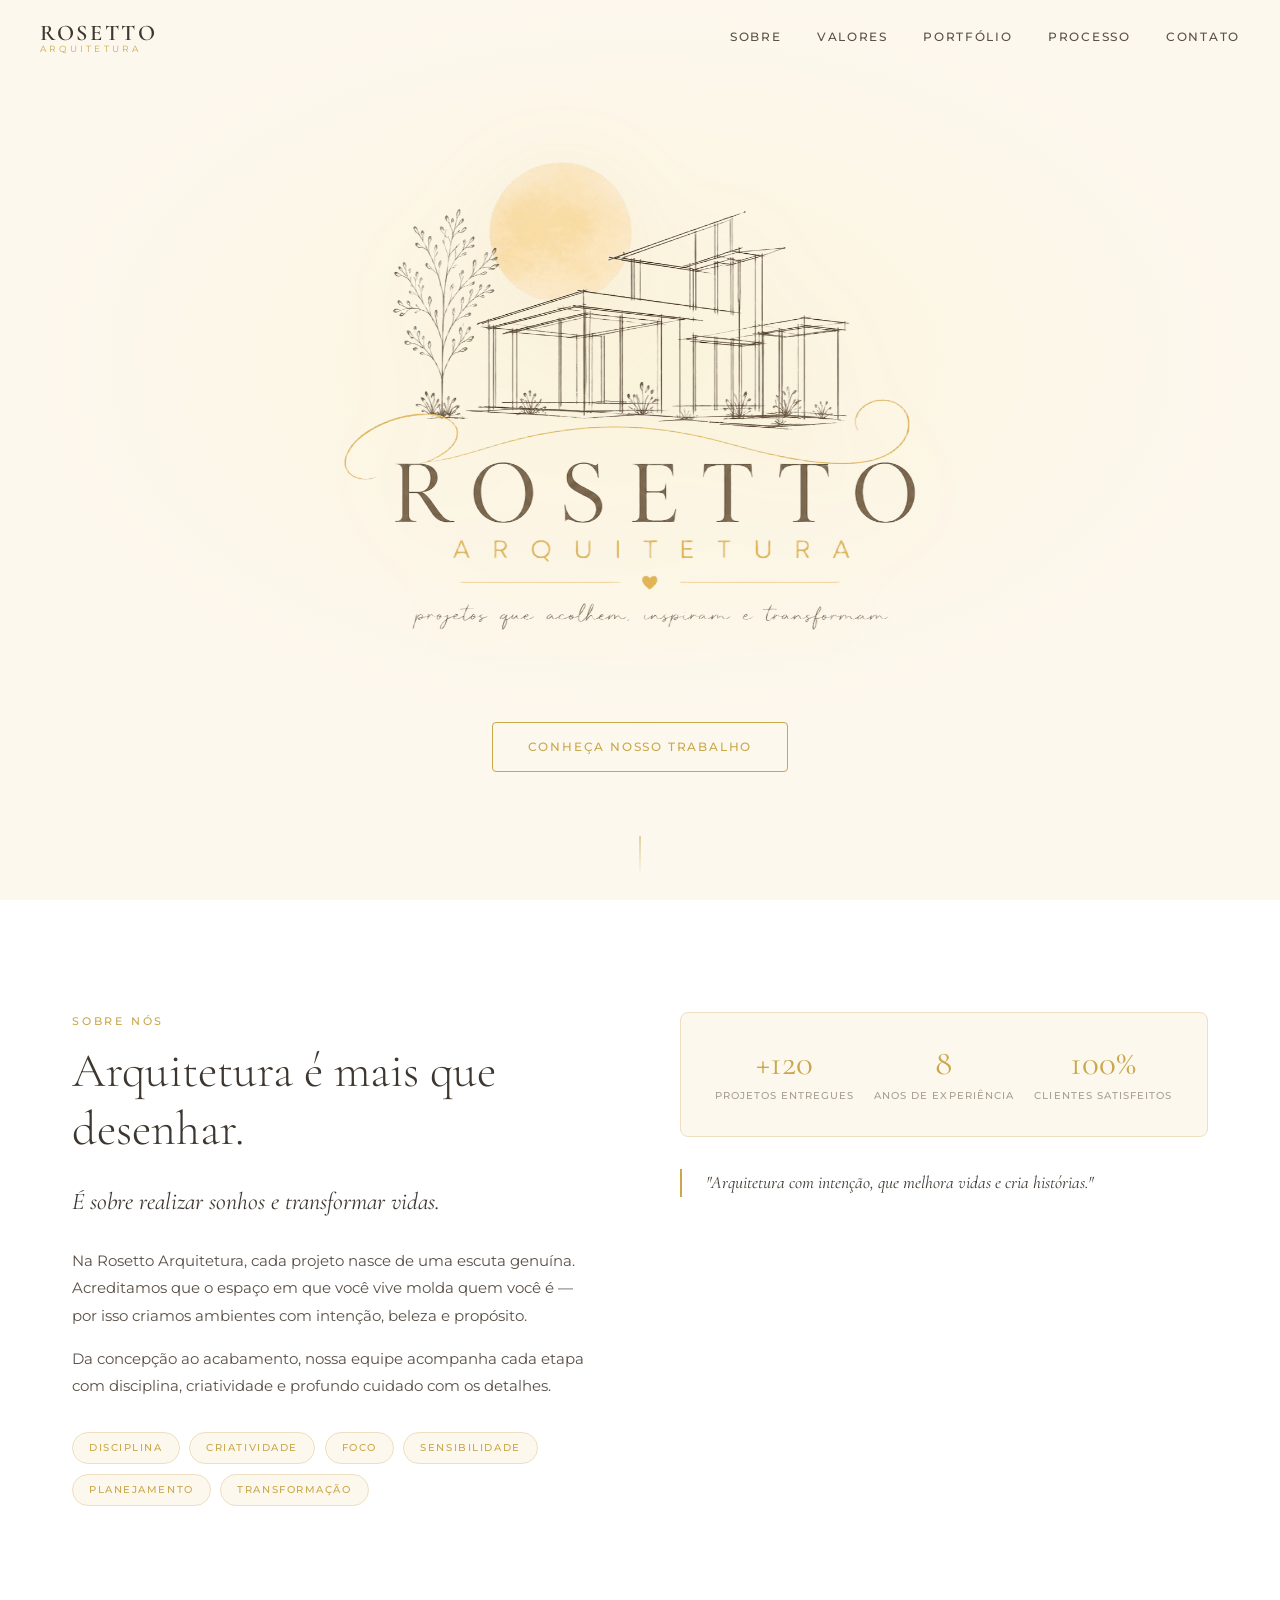
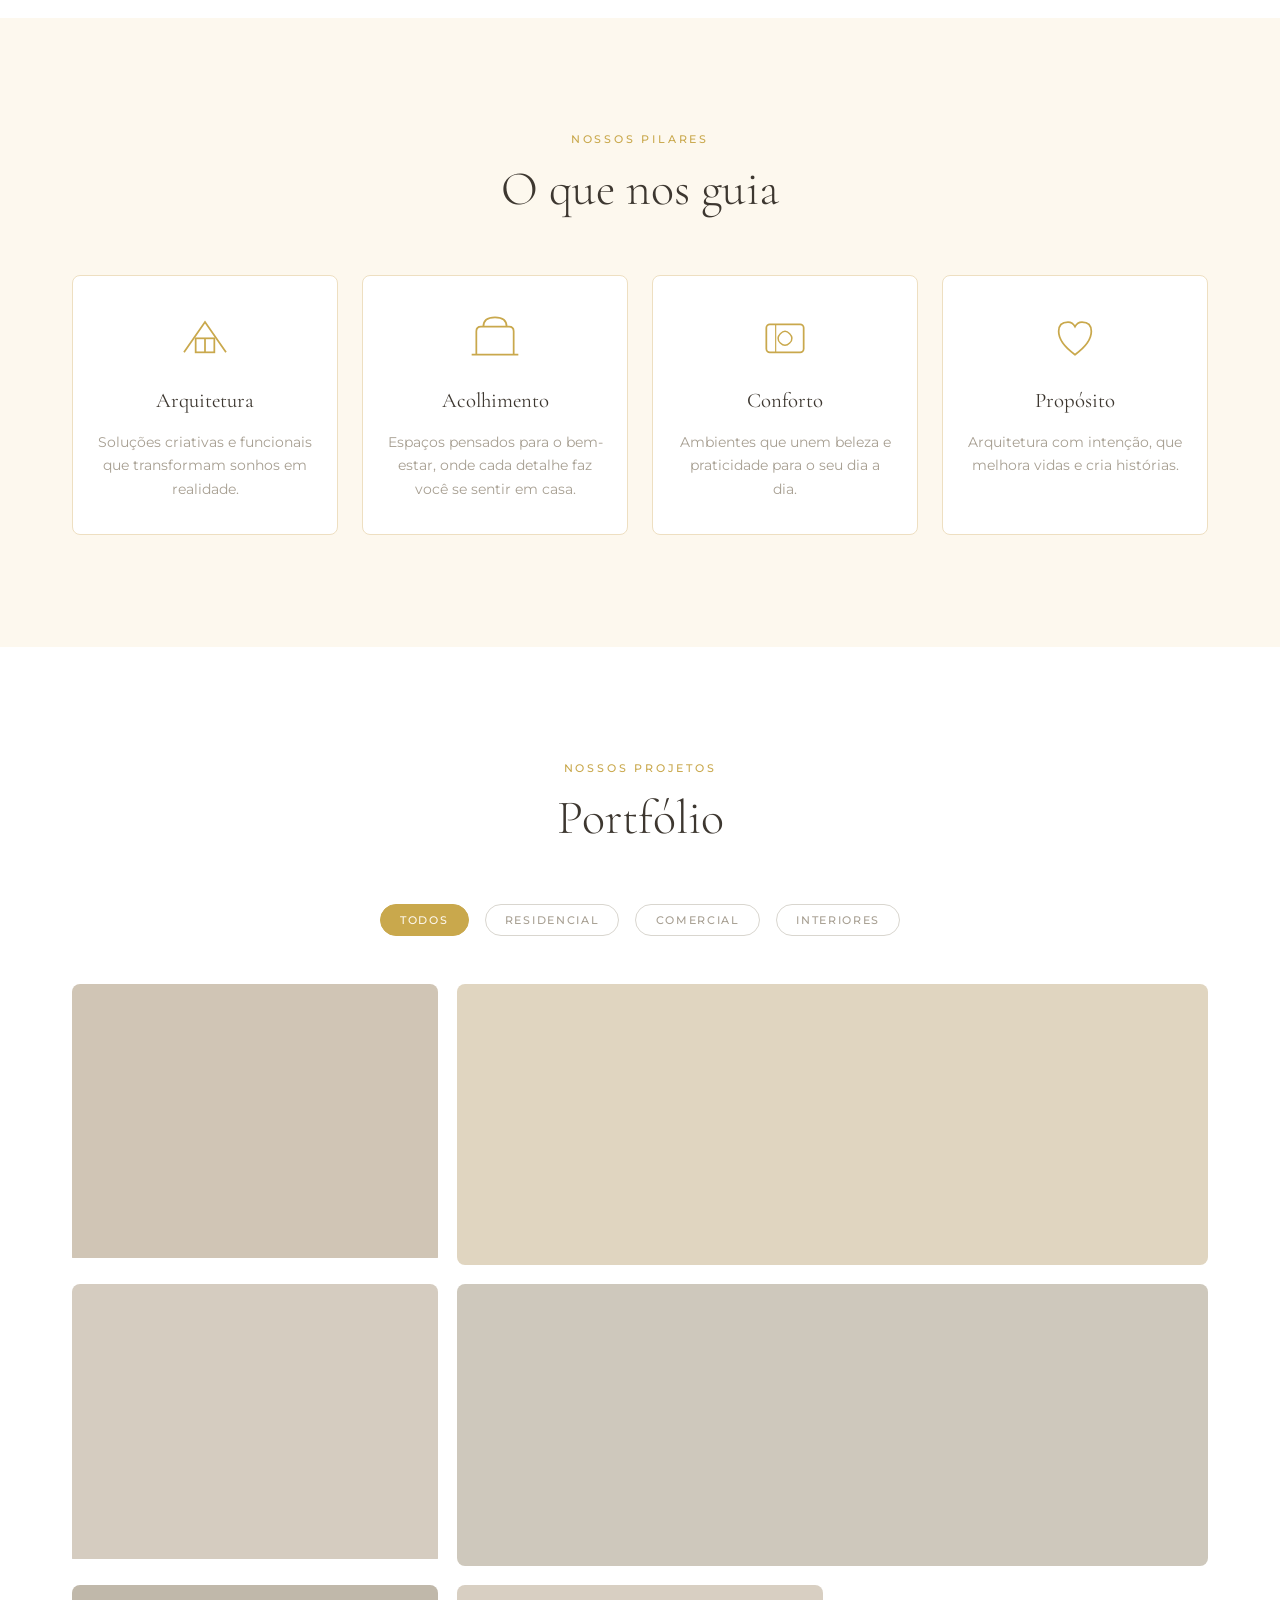
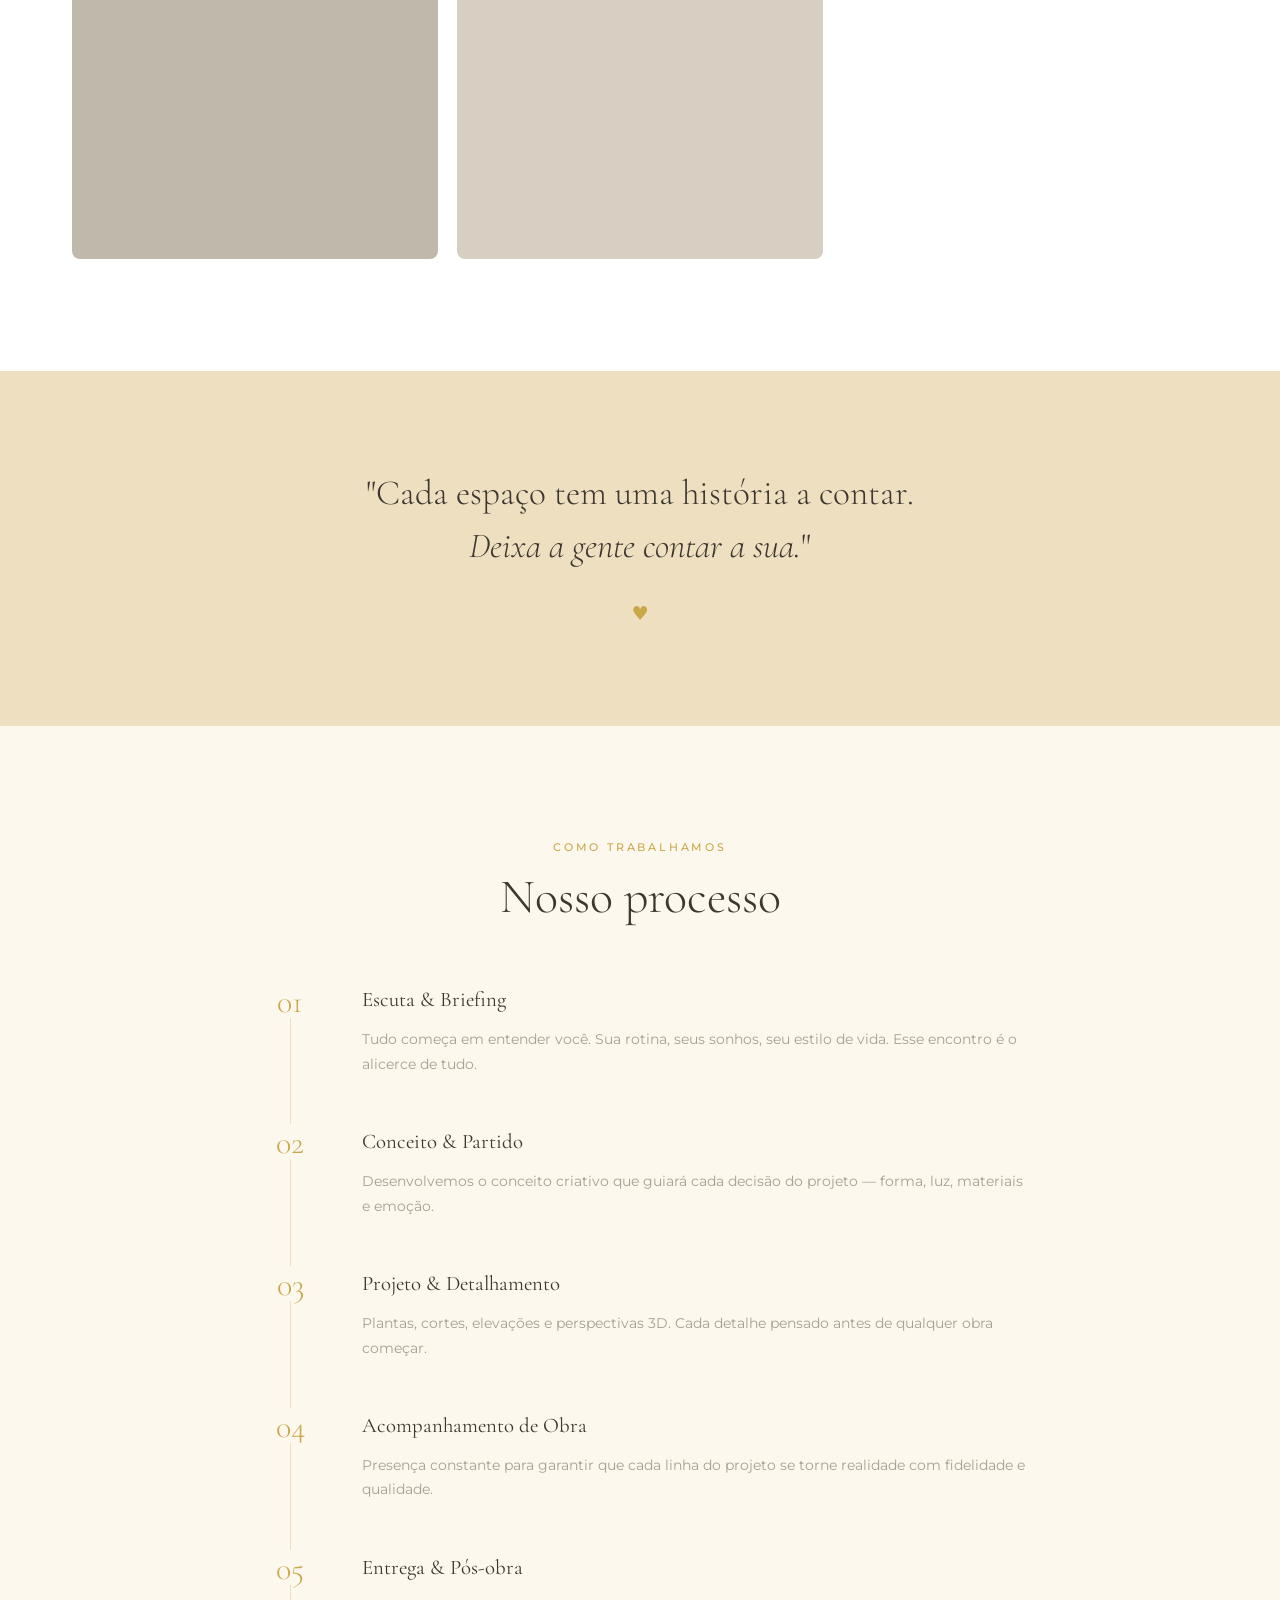
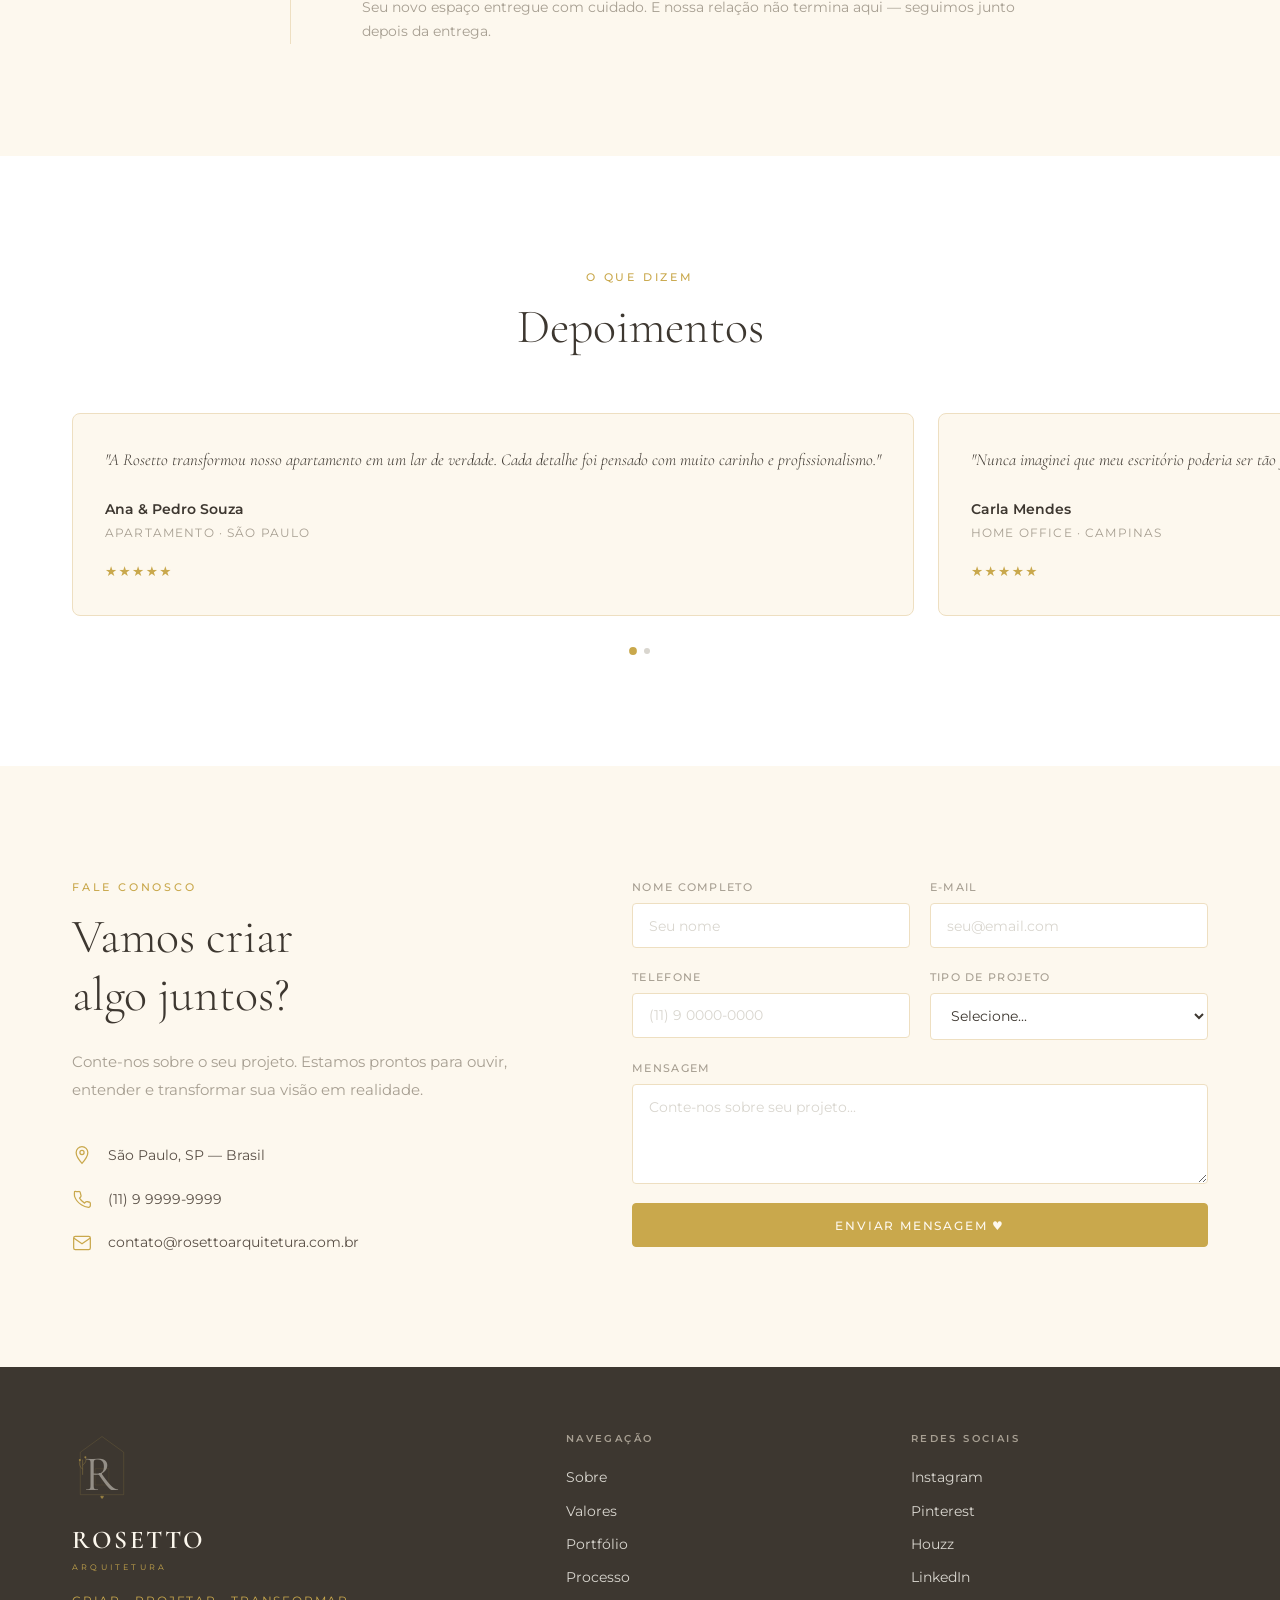
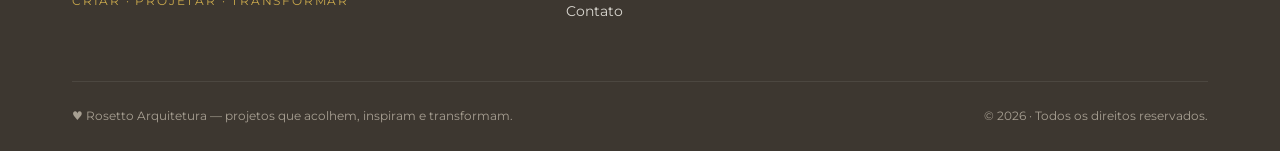
==== commit bb17606c: "commit" ====
--- a/index.html
+++ b/index.html
@@ -41,89 +41,19 @@
 
   <!-- HERO -->
   <section class="hero" id="inicio">
-    <div class="hero__bg-circle"></div>
-    <div class="hero__content">
-      <p class="hero__eyebrow reveal">criar · projetar · transformar</p>
-      <h1 class="hero__title reveal">
-        <span class="hero__title-main">ROSETTO</span>
-        <span class="hero__title-sub">ARQUITETURA</span>
-      </h1>
-      <div class="hero__divider reveal">
-        <span class="hero__heart">♥</span>
-      </div>
-      <p class="hero__tagline reveal">
-        <em>projetos que acolhem, inspiram e transformam.</em>
-      </p>
-      <a href="#sobre" class="btn btn--outline reveal">Conheça nosso trabalho</a>
-    </div>
-    <div class="hero__sketch reveal">
-      <!-- Submarca R + casa -->
-      <div class="hero__submarca" aria-hidden="true">
-        <svg viewBox="0 0 130 150" fill="none" xmlns="http://www.w3.org/2000/svg">
-          <!-- Casa ao fundo -->
-          <path d="M65 12 L112 46 L112 138 L18 138 L18 46 Z" stroke="#C9A84C" stroke-width="1.4" fill="none" opacity="0.4"/>
-          <!-- Detalhe janela casa -->
-          <rect x="50" y="82" width="30" height="35" stroke="#C9A84C" stroke-width="1" fill="none" opacity="0.3"/>
-          <line x1="65" y1="82" x2="65" y2="117" stroke="#C9A84C" stroke-width="0.7" opacity="0.3"/>
-          <!-- Ramo botânico esquerdo -->
-          <line x1="23" y1="62" x2="23" y2="95" stroke="#C9A84C" stroke-width="1"/>
-          <path d="M23 83 Q13 74 17 63" stroke="#C9A84C" stroke-width="0.9" fill="none"/>
-          <path d="M23 74 Q33 67 29 57" stroke="#C9A84C" stroke-width="0.9" fill="none"/>
-          <circle cx="17" cy="63" r="2.2" fill="#C9A84C"/>
-          <circle cx="29" cy="57" r="2.2" fill="#C9A84C"/>
-          <!-- Grande R -->
-          <text x="26" y="128"
-                font-family="'Cormorant Garamond','Georgia',serif"
-                font-size="108"
-                font-weight="400"
-                fill="#3D3730"
-                opacity="0.88">R</text>
-          <!-- Coração -->
-          <text x="65" y="148" text-anchor="middle" font-size="10" fill="#C9A84C">♥</text>
-        </svg>
-      </div>
-
-      <svg viewBox="0 0 480 360" fill="none" xmlns="http://www.w3.org/2000/svg" class="arch-sketch">
-        <!-- Ground line -->
-        <line x1="40" y1="300" x2="440" y2="300" stroke="#A79F92" stroke-width="1.2"/>
-        <!-- Main structure columns -->
-        <line x1="100" y1="300" x2="100" y2="120" stroke="#A79F92" stroke-width="1.2"/>
-        <line x1="200" y1="300" x2="200" y2="100" stroke="#A79F92" stroke-width="1.2"/>
-        <line x1="300" y1="300" x2="300" y2="100" stroke="#A79F92" stroke-width="1.2"/>
-        <line x1="380" y1="300" x2="380" y2="120" stroke="#A79F92" stroke-width="1.2"/>
-        <!-- Roof beams -->
-        <line x1="80" y1="120" x2="400" y2="120" stroke="#A79F92" stroke-width="1.2"/>
-        <line x1="80" y1="100" x2="400" y2="100" stroke="#A79F92" stroke-width="1.2"/>
-        <!-- Horizontal beams -->
-        <line x1="100" y1="180" x2="380" y2="180" stroke="#A79F92" stroke-width="0.8"/>
-        <line x1="100" y1="240" x2="380" y2="240" stroke="#A79F92" stroke-width="0.8"/>
-        <!-- Roof overhang detail -->
-        <line x1="60" y1="110" x2="420" y2="110" stroke="#C9A84C" stroke-width="1"/>
-        <!-- Window panes suggestion -->
-        <rect x="120" y="200" width="40" height="50" stroke="#A79F92" stroke-width="0.7" fill="none" opacity="0.6"/>
-        <rect x="175" y="200" width="40" height="50" stroke="#A79F92" stroke-width="0.7" fill="none" opacity="0.6"/>
-        <rect x="230" y="200" width="40" height="50" stroke="#A79F92" stroke-width="0.7" fill="none" opacity="0.6"/>
-        <rect x="285" y="200" width="40" height="50" stroke="#A79F92" stroke-width="0.7" fill="none" opacity="0.6"/>
-        <!-- Cross beams roof -->
-        <line x1="140" y1="100" x2="140" y2="120" stroke="#A79F92" stroke-width="0.8"/>
-        <line x1="180" y1="100" x2="180" y2="120" stroke="#A79F92" stroke-width="0.8"/>
-        <line x1="220" y1="100" x2="220" y2="120" stroke="#A79F92" stroke-width="0.8"/>
-        <line x1="260" y1="100" x2="260" y2="120" stroke="#A79F92" stroke-width="0.8"/>
-        <line x1="340" y1="100" x2="340" y2="120" stroke="#A79F92" stroke-width="0.8"/>
-        <!-- Sun/circle bg -->
-        <circle cx="370" cy="70" r="45" stroke="#F6E7A6" stroke-width="1" fill="#F6E7A6" opacity="0.5"/>
-        <!-- Plant left -->
-        <line x1="65" y1="300" x2="65" y2="240" stroke="#A79F92" stroke-width="1"/>
-        <path d="M65 260 Q45 240 55 220" stroke="#A79F92" stroke-width="0.8" fill="none"/>
-        <path d="M65 250 Q85 235 75 210" stroke="#A79F92" stroke-width="0.8" fill="none"/>
-        <path d="M65 240 Q50 225 60 205" stroke="#A79F92" stroke-width="0.8" fill="none"/>
-        <!-- Plant right -->
-        <line x1="415" y1="300" x2="415" y2="250" stroke="#A79F92" stroke-width="1"/>
-        <path d="M415 270 Q395 255 405 235" stroke="#A79F92" stroke-width="0.8" fill="none"/>
-        <path d="M415 260 Q430 248 425 228" stroke="#A79F92" stroke-width="0.8" fill="none"/>
-        <!-- Gold accent line -->
-        <path d="M80 316 Q240 308 400 316" stroke="#C9A84C" stroke-width="1" fill="none"/>
-      </svg>
+    <div class="hero__logo-wrap reveal">
+      <img
+        src="logo.png"
+        alt="Rosetto Arquitetura — projetos que acolhem, inspiram e transformam"
+        class="hero__logo-img"
+      />
+    </div>
+    <div class="hero__cta reveal">
+      <a href="#sobre" class="btn btn--outline">Conheça nosso trabalho</a>
+    </div>
+    <!-- Indicador fixo no fundo do hero, sempre visível -->
+    <div class="hero__scroll-hint" aria-hidden="true">
+      <span></span>
     </div>
   </section>
 
--- a/style.css
+++ b/style.css
@@ -224,100 +224,87 @@
    HERO
    ========================================== */
 .hero {
-  min-height: 100vh;
-  display: grid;
-  grid-template-columns: 1fr 1fr;
+  /* Ocupa exatamente a viewport — sem scroll para ver o indicador */
+  height: 100svh;
+  min-height: 600px;
+  display: flex;
+  flex-direction: column;
   align-items: center;
-  padding: 8rem 2.5rem 4rem;
-  max-width: var(--container);
-  margin: 0 auto;
+  justify-content: center;
+  padding: 5rem 2rem 5rem;
+  background: var(--offwhite);
   position: relative;
-  gap: 3rem;
-}
-
-.hero__bg-circle {
+  overflow: hidden;
+}
+
+/* Gradiente radial sutil ao fundo */
+.hero::before {
+  content: '';
   position: absolute;
-  top: 10%; right: 5%;
-  width: 380px; height: 380px;
-  border-radius: 50%;
-  background: radial-gradient(circle, rgba(246,231,166,0.35) 0%, rgba(238,223,193,0.1) 70%, transparent 100%);
+  inset: 0;
+  background:
+    radial-gradient(ellipse 70% 60% at 50% 40%, rgba(246,231,166,0.22) 0%, transparent 70%);
   pointer-events: none;
-  z-index: 0;
-}
-
-.hero__content {
+}
+
+.hero__logo-wrap {
   position: relative;
   z-index: 1;
-}
-
-.hero__eyebrow {
-  font-size: 0.68rem;
-  font-weight: 500;
-  letter-spacing: 0.3em;
-  text-transform: uppercase;
-  color: var(--gold);
-  margin-bottom: 1.5rem;
-}
-
-.hero__title {
+  display: flex;
+  justify-content: center;
+  align-items: center;
+  /* Cresce para preencher o espaço disponível, logo fica grande */
+  flex: 1;
+  width: 100%;
+}
+
+.hero__logo-img {
+  width: 100%;
+  /* Maior: ocupa até 88% da largura, com limite razoável */
+  max-width: min(860px, 88vw);
+  /* Altura máxima para caber na viewport com margem para o botão */
+  max-height: calc(100svh - 220px);
+  height: auto;
+  object-fit: contain;
+  mix-blend-mode: multiply;
+  filter: drop-shadow(0 8px 40px rgba(201,168,76,0.08));
+  display: block;
+  margin: 0 auto;
+}
+
+.hero__cta {
+  position: relative;
+  z-index: 1;
+  display: flex;
+  align-items: center;
+  justify-content: center;
+  /* Espaço fixo entre logo e botão */
+  margin-top: 0;
+  padding-bottom: 3rem; /* deixa espaço para o indicador abaixo */
+}
+
+/* Indicador de scroll — sempre fixo no fundo do hero */
+.hero__scroll-hint {
+  position: absolute;
+  bottom: 1.5rem;
+  left: 50%;
+  transform: translateX(-50%);
   display: flex;
   flex-direction: column;
-  margin-bottom: 1rem;
-}
-.hero__title-main {
-  font-family: var(--font-serif);
-  font-size: clamp(3.5rem, 7vw, 5.5rem);
-  font-weight: 600;
-  letter-spacing: 0.1em;
-  color: var(--dark);
-  line-height: 1;
-}
-.hero__title-sub {
-  font-family: var(--font-sans);
-  font-size: clamp(0.9rem, 2vw, 1.2rem);
-  font-weight: 300;
-  letter-spacing: 0.5em;
-  color: var(--gold);
-  text-transform: uppercase;
-  margin-top: 0.4rem;
-}
-
-.hero__divider {
-  display: flex;
   align-items: center;
-  gap: 0.8rem;
-  margin: 1.2rem 0;
-}
-.hero__divider::before, .hero__divider::after {
-  content: '';
-  flex: 1;
-  max-width: 80px;
-  height: 1px;
-  background: linear-gradient(to right, transparent, var(--gold));
-}
-.hero__divider::after {
-  background: linear-gradient(to left, transparent, var(--gold));
-}
-.hero__heart { color: var(--gold); font-size: 0.8rem; }
-
-.hero__tagline {
-  font-family: var(--font-serif);
-  font-size: clamp(1.1rem, 2vw, 1.4rem);
-  font-weight: 300;
-  color: var(--gray);
-  margin-bottom: 2.5rem;
-}
-
-/* Submarca R + casa no hero */
-.hero__submarca {
-  position: absolute;
-  bottom: -1.5rem;
-  right: 0;
-  width: 110px;
-  opacity: 0.82;
-  filter: drop-shadow(0 4px 16px rgba(201,168,76,0.15));
+  gap: 4px;
   z-index: 2;
-  pointer-events: none;
+}
+.hero__scroll-hint span {
+  display: block;
+  width: 1px;
+  height: 40px;
+  background: linear-gradient(to bottom, var(--gold), transparent);
+  animation: scrollPulse 2s ease-in-out infinite;
+}
+@keyframes scrollPulse {
+  0%, 100% { opacity: 0.25; transform: scaleY(0.6) translateY(-4px); }
+  50%       { opacity: 1;   transform: scaleY(1)   translateY(0); }
 }
 
 /* Submarca no footer */
@@ -325,18 +312,6 @@
   width: 60px;
   margin-bottom: 0.6rem;
   opacity: 0.65;
-}
-
-.hero__sketch {
-  position: relative;
-  z-index: 1;
-  display: flex;
-  justify-content: center;
-}
-.arch-sketch {
-  width: 100%;
-  max-width: 480px;
-  filter: drop-shadow(0 8px 32px rgba(201, 168, 76, 0.08));
 }
 
 /* ==========================================
@@ -702,6 +677,32 @@
   border-radius: 8px;
   padding: 2rem;
   flex-shrink: 0;
+}
+
+/* Mobile: scroll nativo com snap — JS desativado, sem bug */
+@media (max-width: 768px) {
+  .depoimentos { overflow: hidden; }
+
+  .depoimentos__track {
+    overflow-x: auto;
+    scroll-snap-type: x mandatory;
+    -webkit-overflow-scrolling: touch;
+    scrollbar-width: none;
+    /* sem transition para não brigar com o scroll nativo */
+    transition: none;
+    gap: 1rem;
+    /* padding lateral cria "peek" do próximo card */
+    padding: 0.5rem 1.5rem 1rem;
+  }
+  .depoimentos__track::-webkit-scrollbar { display: none; }
+
+  .depoimento-card {
+    min-width: 80vw;
+    max-width: 340px;
+    scroll-snap-align: start;
+  }
+
+  .depoimentos__dots { display: none; }
 }
 
 .depoimento-card p {
@@ -979,15 +980,11 @@
 }
 
 @media (max-width: 900px) {
-  .hero {
-    grid-template-columns: 1fr;
-    text-align: center;
-    padding: 7rem 1.5rem 3rem;
-    gap: 2rem;
+  .hero { padding: 5rem 1.5rem 5rem; }
+  .hero__logo-img {
+    max-width: min(520px, 90vw);
+    max-height: calc(100svh - 200px);
   }
-  .hero__divider { justify-content: center; }
-  .hero__sketch { order: -1; }
-  .arch-sketch { max-width: 320px; }
 
   .sobre__grid { grid-template-columns: 1fr; gap: 3rem; }
   .contato__grid { grid-template-columns: 1fr; gap: 3rem; }
@@ -1000,6 +997,10 @@
 }
 
 @media (max-width: 640px) {
+  .hero__logo-img {
+    max-width: min(340px, 92vw);
+    max-height: calc(100svh - 180px);
+  }
   .valores__grid { grid-template-columns: 1fr; }
   .portfolio__grid { grid-template-columns: 1fr; }
   .portfolio-card .portfolio-card__img { aspect-ratio: 4/3 !important; }
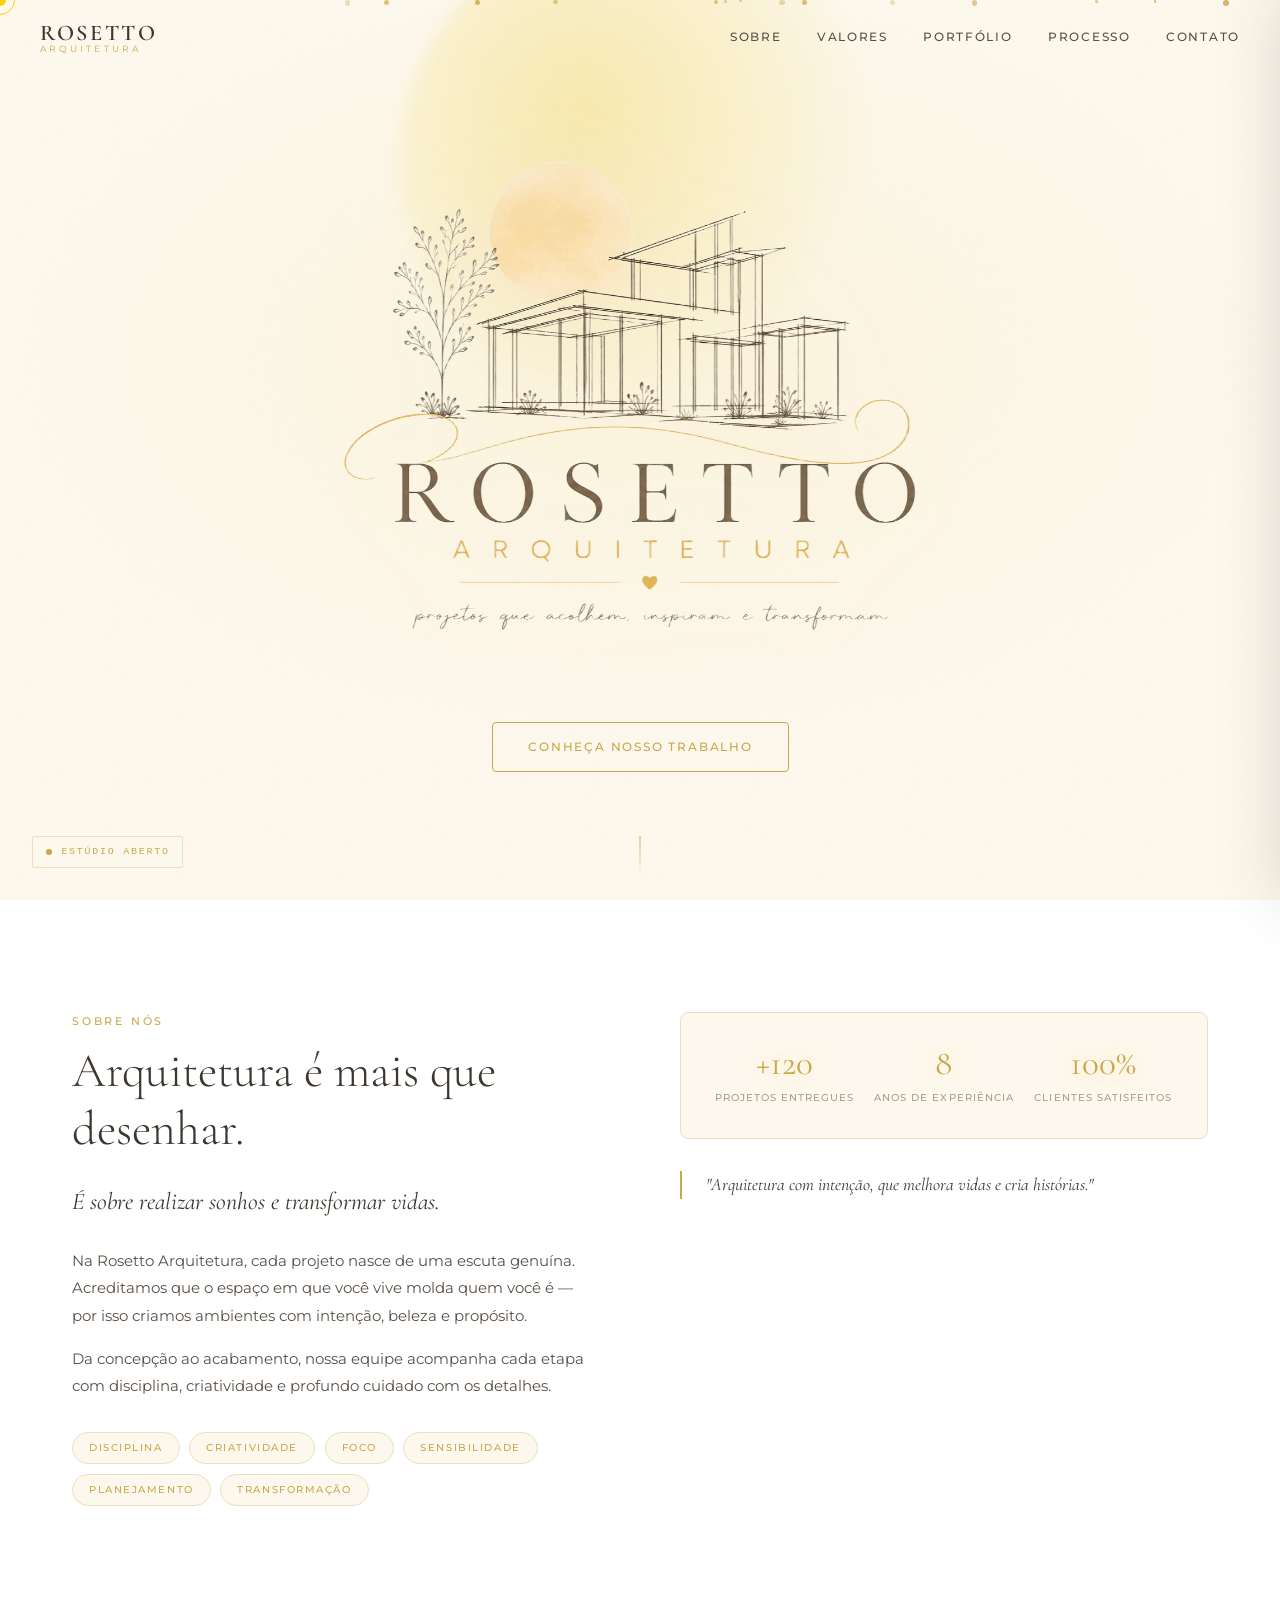
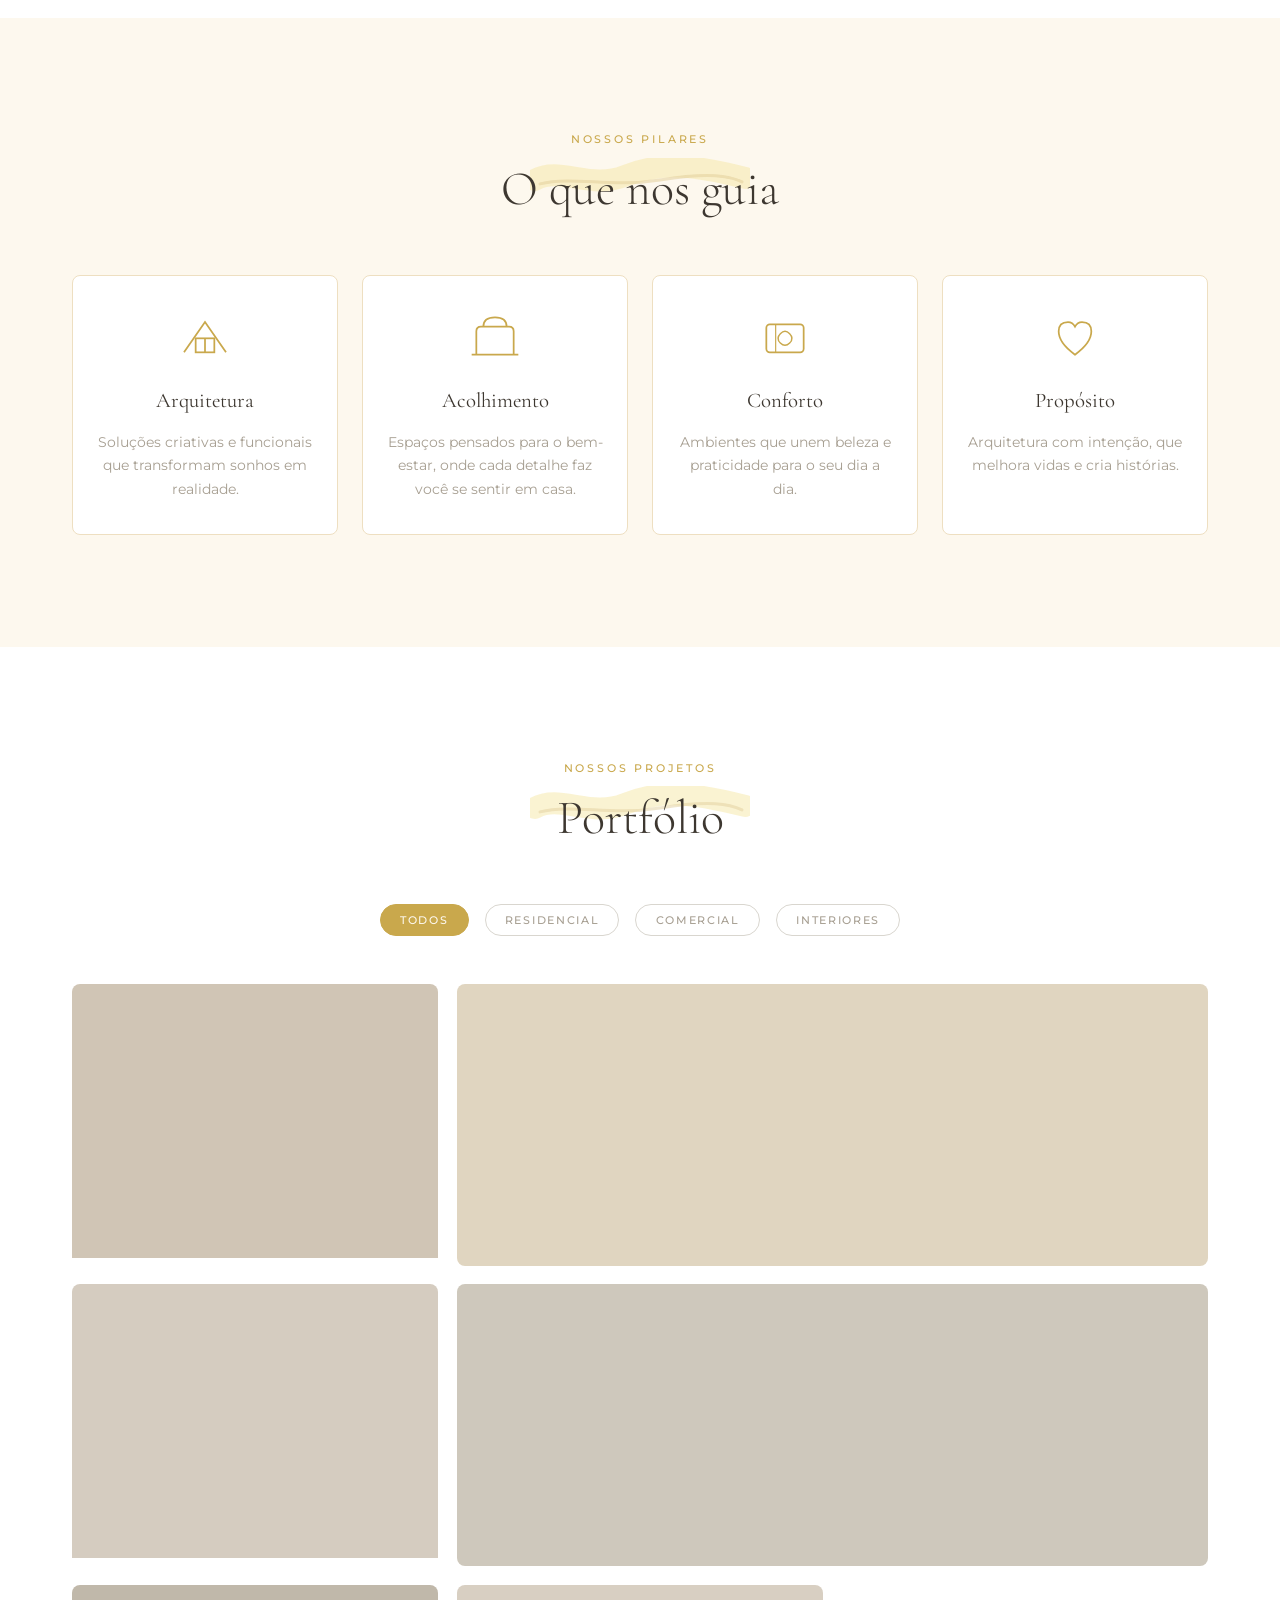
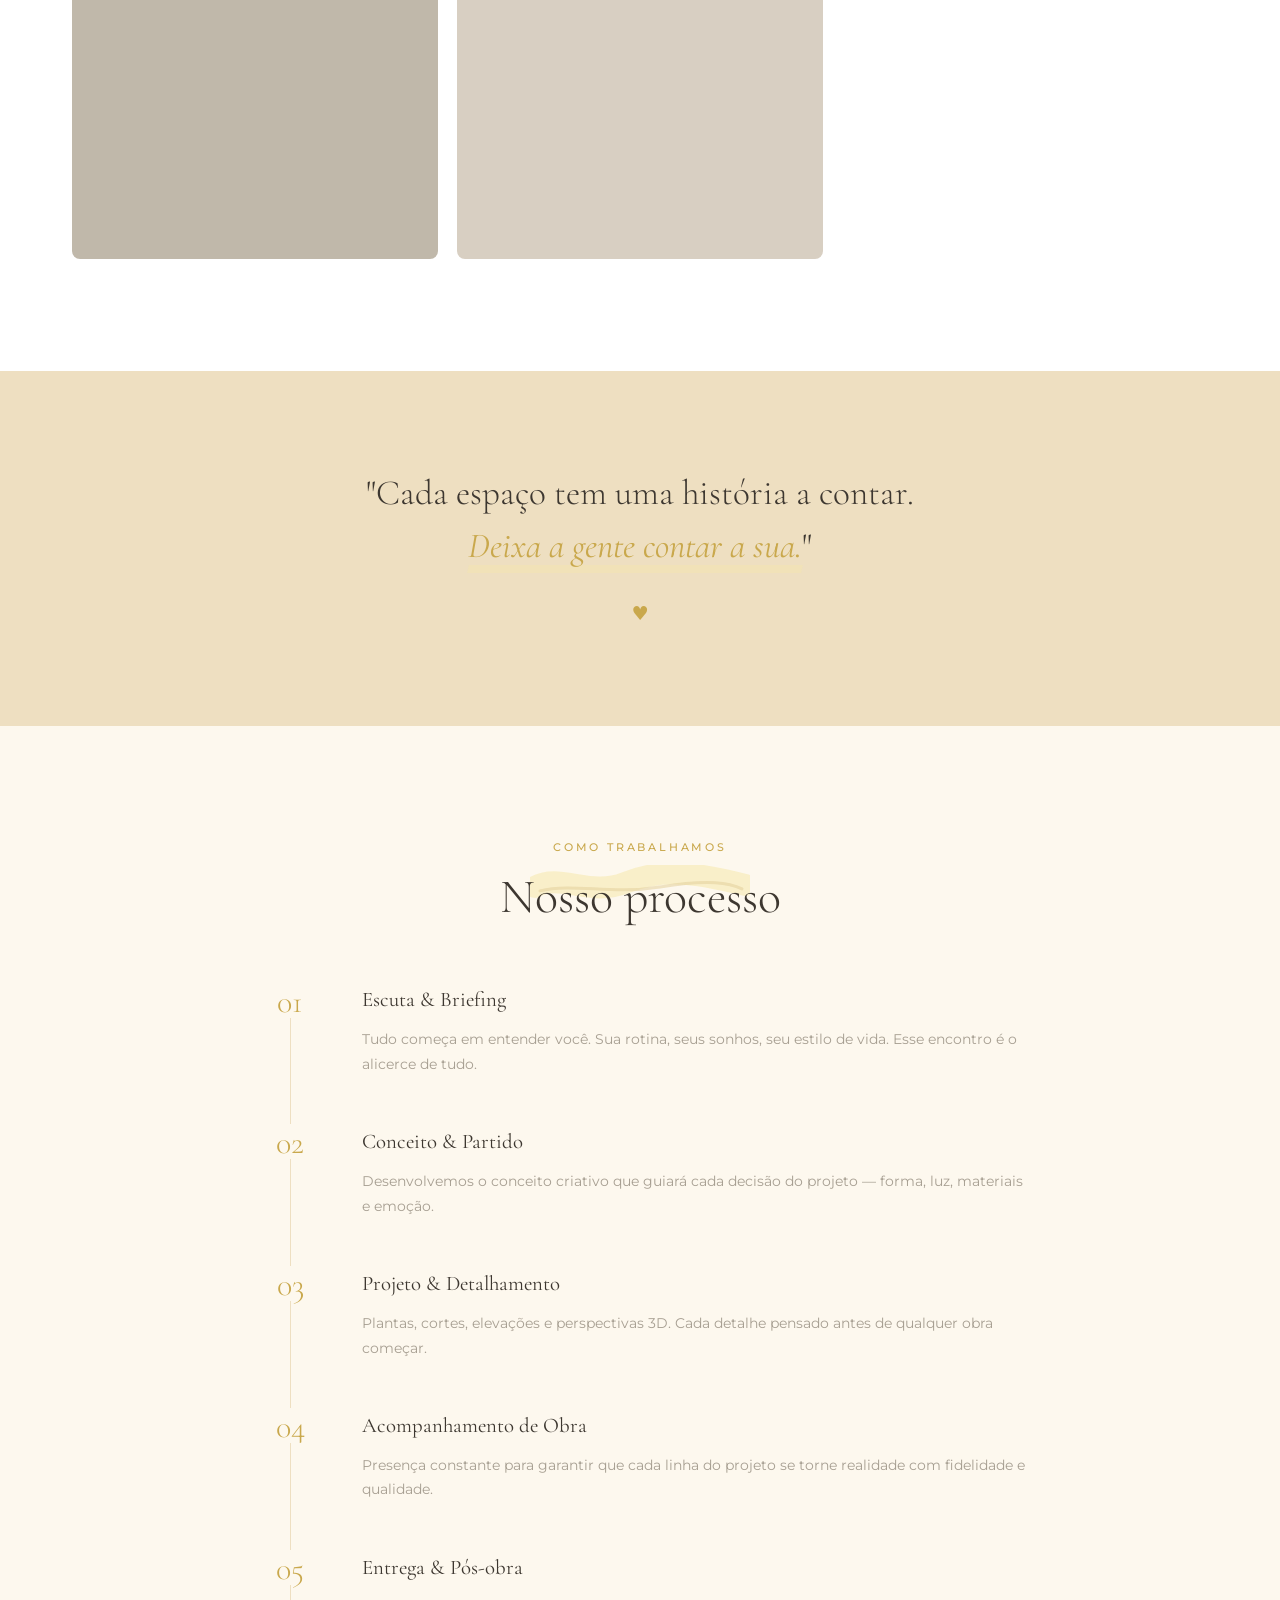
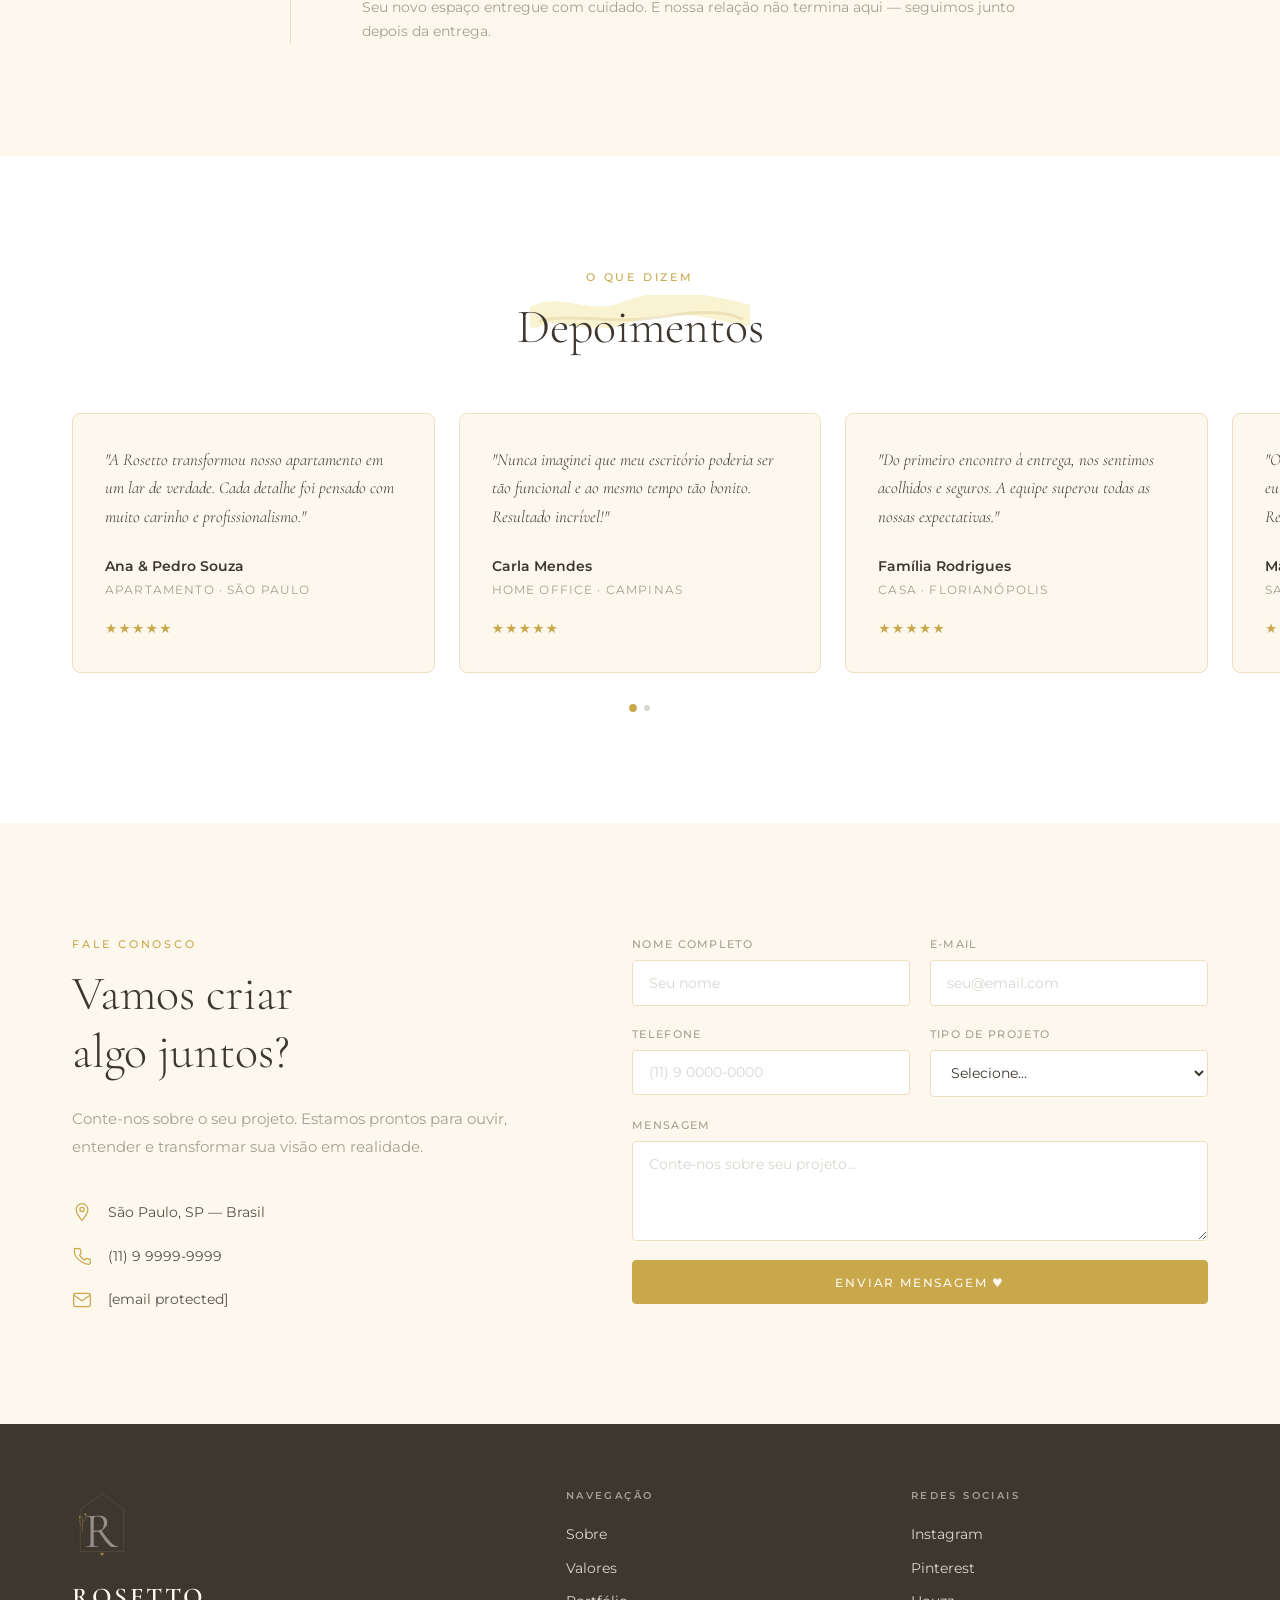
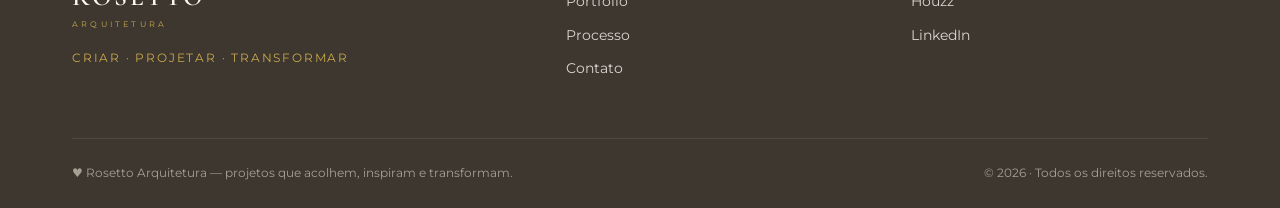
==== commit 791dba36: "commit" ====
--- a/index.html
+++ b/index.html
@@ -31,16 +31,29 @@
   </header>
 
   <!-- MOBILE MENU -->
-  <div class="mobile-menu" id="mobileMenu">
-    <a href="#sobre" class="mobile-menu__link">Sobre</a>
-    <a href="#valores" class="mobile-menu__link">Valores</a>
-    <a href="#portfolio" class="mobile-menu__link">Portfólio</a>
-    <a href="#processo" class="mobile-menu__link">Processo</a>
-    <a href="#contato" class="mobile-menu__link">Contato</a>
-  </div>
+  <div class="mobile-backdrop" id="mobileBackdrop"></div>
+  <aside class="mobile-menu" id="mobileMenu" aria-label="Menu de navegação">
+    <div class="mobile-menu__header">
+      <span class="mobile-menu__brand">ROSETTO</span>
+      <button class="mobile-menu__close" id="mobileClose" aria-label="Fechar menu">✕</button>
+    </div>
+    <nav class="mobile-menu__nav">
+      <a href="#sobre"     class="mobile-menu__link" data-num="01">Sobre</a>
+      <a href="#valores"   class="mobile-menu__link" data-num="02">Valores</a>
+      <a href="#portfolio" class="mobile-menu__link" data-num="03">Portfólio</a>
+      <a href="#processo"  class="mobile-menu__link" data-num="04">Processo</a>
+      <a href="#contato"   class="mobile-menu__link" data-num="05">Contato</a>
+    </nav>
+    <div class="mobile-menu__footer">
+      <span><span class="heart">♥</span> &nbsp; projetos que acolhem</span>
+      <span>São Paulo &mdash; SP</span>
+    </div>
+  </aside>
 
   <!-- HERO -->
   <section class="hero" id="inicio">
+    <div class="hero__sun" aria-hidden="true"></div>
+    <div class="hero__particles" id="heroParticles" aria-hidden="true"></div>
     <div class="hero__logo-wrap reveal">
       <img
         src="logo.png"
@@ -384,7 +397,7 @@
                 <path d="M4 4h16c1.1 0 2 .9 2 2v12c0 1.1-.9 2-2 2H4c-1.1 0-2-.9-2-2V6c0-1.1.9-2 2-2z" stroke="#C9A84C" stroke-width="1.5" fill="none"/>
                 <polyline points="22,6 12,13 2,6" stroke="#C9A84C" stroke-width="1.5" fill="none"/>
               </svg>
-              <span>contato@rosettoarquitetura.com.br</span>
+              <span><a href="/cdn-cgi/l/email-protection" class="__cf_email__" data-cfemail="5c3f3332283d28331c2e332f392828333d2e2d2935283928292e3d723f3331723e2e">[email&#160;protected]</a></span>
             </div>
           </div>
         </div>
@@ -481,6 +494,6 @@
   <!-- SCROLL TO TOP -->
   <button class="scroll-top" id="scrollTop" aria-label="Voltar ao topo">↑</button>
 
-  <script src="script.js"></script>
+  <script data-cfasync="false" src="/cdn-cgi/scripts/5c5dd728/cloudflare-static/email-decode.min.js"></script><script src="script.js"></script>
 </body>
 </html>
--- a/style.css
+++ b/style.css
@@ -24,7 +24,7 @@
   --transition:  0.4s cubic-bezier(0.4, 0, 0.2, 1);
 }
 
-html { scroll-behavior: smooth; }
+html { scroll-behavior: smooth; overflow-x: hidden; }
 
 body {
   font-family: var(--font-sans);
@@ -129,11 +129,14 @@
   justify-content: space-between;
   padding: 1.4rem 2.5rem;
   background: transparent;
-  transition: background var(--transition), box-shadow var(--transition), padding var(--transition);
+  transition: background var(--transition), box-shadow var(--transition), padding var(--transition), backdrop-filter var(--transition);
 }
 .nav.scrolled {
-  background: rgba(253, 248, 238, 0.97);
-  box-shadow: 0 1px 20px rgba(0,0,0,0.06);
+  background: rgba(253, 248, 238, 0.85);
+  backdrop-filter: blur(12px);
+  -webkit-backdrop-filter: blur(12px);
+  box-shadow: 0 4px 30px rgba(0, 0, 0, 0.05);
+  border-bottom: 1px solid rgba(201, 168, 76, 0.15);
   padding: 0.9rem 2.5rem;
 }
 
@@ -195,30 +198,189 @@
   transition: all var(--transition);
 }
 
-/* Mobile menu */
+/* Mobile menu — drawer lateral (metade da tela) */
+.mobile-backdrop {
+  position: fixed;
+  inset: 0;
+  background: rgba(61, 55, 48, 0);
+  backdrop-filter: blur(0px);
+  -webkit-backdrop-filter: blur(0px);
+  z-index: 990;
+  pointer-events: none;
+  transition: background 0.45s ease, backdrop-filter 0.45s ease;
+}
+.mobile-backdrop.open {
+  background: rgba(61, 55, 48, 0.45);
+  backdrop-filter: blur(3px);
+  -webkit-backdrop-filter: blur(3px);
+  pointer-events: auto;
+}
+
 .mobile-menu {
   position: fixed;
-  top: 0; left: 0; right: 0; bottom: 0;
+  top: 0; right: 0;
+  height: 100vh;
+  height: 100svh;
+  width: min(55vw, 420px);
+  min-width: 280px;
   background: var(--offwhite);
-  z-index: 800;
+  z-index: 1000;
   display: flex;
   flex-direction: column;
+  padding: 5.5rem 2rem 2rem;
+  transform: translateX(105%);
+  transition: transform 0.55s cubic-bezier(0.7, 0, 0.2, 1);
+  box-shadow: -20px 0 60px rgba(61, 55, 48, 0.18);
+  overflow: hidden;
+}
+.mobile-menu.open { transform: translateX(0); }
+
+/* faixa amarela vertical decorativa */
+.mobile-menu::before {
+  content: '';
+  position: absolute;
+  top: 0; bottom: 0; left: 0;
+  width: 3px;
+  background: linear-gradient(to bottom,
+    transparent 0%,
+    var(--gold) 20%,
+    var(--gold-light) 50%,
+    var(--gold) 80%,
+    transparent 100%);
+  opacity: 0.7;
+}
+
+/* ornamento de canto (estilo art-deco) */
+.mobile-menu::after {
+  content: '';
+  position: absolute;
+  top: 1rem; right: 1rem;
+  width: 60px; height: 60px;
+  border-top: 1px solid var(--gold);
+  border-right: 1px solid var(--gold);
+  opacity: 0.35;
+  pointer-events: none;
+}
+
+.mobile-menu__header {
+  position: absolute;
+  top: 1.6rem;
+  left: 2rem;
+  right: 2rem;
+  display: flex;
+  align-items: center;
+  justify-content: space-between;
+}
+.mobile-menu__brand {
+  font-family: var(--font-serif);
+  font-size: 0.9rem;
+  letter-spacing: 0.32em;
+  color: var(--gold);
+  font-weight: 600;
+}
+.mobile-menu__close {
+  width: 32px; height: 32px;
+  display: flex;
   align-items: center;
   justify-content: center;
-  gap: 2rem;
-  transform: translateX(100%);
-  transition: transform var(--transition);
-}
-.mobile-menu.open { transform: translateX(0); }
+  color: var(--dark);
+  font-size: 1.5rem;
+  font-family: var(--font-serif);
+  font-weight: 300;
+  line-height: 1;
+  transition: transform 0.4s ease, color 0.3s ease;
+}
+.mobile-menu__close:hover {
+  transform: rotate(90deg);
+  color: var(--gold);
+}
+
+.mobile-menu__nav {
+  display: flex;
+  flex-direction: column;
+  width: 100%;
+  gap: 0.1rem;
+  margin-top: 0.5rem;
+}
+
 .mobile-menu__link {
+  position: relative;
   font-family: var(--font-serif);
-  font-size: 2rem;
+  font-size: 1.55rem;
   font-weight: 300;
   color: var(--dark);
-  letter-spacing: 0.05em;
-  transition: color var(--transition);
-}
-.mobile-menu__link:hover { color: var(--gold); }
+  letter-spacing: 0.04em;
+  padding: 0.7rem 0 0.7rem 2.4rem;
+  border-bottom: 1px solid rgba(201, 168, 76, 0.15);
+  opacity: 0;
+  transform: translateX(20px);
+  transition: opacity 0.5s ease, transform 0.5s cubic-bezier(0.4, 0, 0.2, 1),
+              color 0.35s ease, padding 0.35s ease, letter-spacing 0.35s ease;
+}
+.mobile-menu.open .mobile-menu__link {
+  opacity: 1;
+  transform: translateX(0);
+}
+.mobile-menu.open .mobile-menu__link:nth-child(1) { transition-delay: 0.18s, 0.18s, 0s, 0s, 0s; }
+.mobile-menu.open .mobile-menu__link:nth-child(2) { transition-delay: 0.24s, 0.24s, 0s, 0s, 0s; }
+.mobile-menu.open .mobile-menu__link:nth-child(3) { transition-delay: 0.30s, 0.30s, 0s, 0s, 0s; }
+.mobile-menu.open .mobile-menu__link:nth-child(4) { transition-delay: 0.36s, 0.36s, 0s, 0s, 0s; }
+.mobile-menu.open .mobile-menu__link:nth-child(5) { transition-delay: 0.42s, 0.42s, 0s, 0s, 0s; }
+
+/* numerinho retrô antes de cada link */
+.mobile-menu__link::before {
+  content: attr(data-num);
+  position: absolute;
+  left: 0;
+  top: 50%;
+  transform: translateY(-50%);
+  font-family: var(--font-sans);
+  font-size: 0.6rem;
+  font-weight: 600;
+  letter-spacing: 0.15em;
+  color: var(--gold);
+  opacity: 0.6;
+}
+.mobile-menu__link:hover {
+  color: var(--gold);
+  padding-left: 2.8rem;
+  letter-spacing: 0.06em;
+}
+
+.mobile-menu__footer {
+  margin-top: auto;
+  padding-top: 1.5rem;
+  display: flex;
+  flex-direction: column;
+  gap: 0.4rem;
+  font-family: var(--font-sans);
+  font-size: 0.6rem;
+  letter-spacing: 0.3em;
+  text-transform: uppercase;
+  color: var(--gray);
+  opacity: 0;
+  transition: opacity 0.5s ease 0.55s;
+}
+.mobile-menu__footer .heart {
+  color: var(--gold);
+  font-size: 0.9rem;
+  letter-spacing: 0;
+}
+.mobile-menu.open .mobile-menu__footer { opacity: 1; }
+
+/* hambúrguer animado para X */
+.nav__toggle.active span:nth-child(1) {
+  transform: translateY(7px) rotate(45deg);
+  background: var(--gold);
+}
+.nav__toggle.active span:nth-child(2) {
+  opacity: 0;
+  transform: scaleX(0);
+}
+.nav__toggle.active span:nth-child(3) {
+  transform: translateY(-6px) rotate(-45deg);
+  background: var(--gold);
+}
 
 /* ==========================================
    HERO
@@ -671,35 +833,31 @@
 }
 
 .depoimento-card {
-  min-width: calc(33.33% - 1rem);
+  /* (100% do track - 2 gaps) / 3 cards = tamanho exato sem overflow */
+  flex: 0 0 calc((100% - 3rem) / 3);
   background: var(--offwhite);
   border: 1px solid var(--beige);
   border-radius: 8px;
   padding: 2rem;
-  flex-shrink: 0;
-}
-
-/* Mobile: scroll nativo com snap — JS desativado, sem bug */
+}
+
+/* Mobile: empilha verticalmente — sem carrossel, sem overflow */
 @media (max-width: 768px) {
-  .depoimentos { overflow: hidden; }
+  .depoimentos { overflow: visible; }
 
   .depoimentos__track {
-    overflow-x: auto;
-    scroll-snap-type: x mandatory;
-    -webkit-overflow-scrolling: touch;
-    scrollbar-width: none;
-    /* sem transition para não brigar com o scroll nativo */
+    flex-direction: column;
+    gap: 1.2rem;
+    transform: none !important;
     transition: none;
-    gap: 1rem;
-    /* padding lateral cria "peek" do próximo card */
-    padding: 0.5rem 1.5rem 1rem;
+    overflow: visible;
   }
-  .depoimentos__track::-webkit-scrollbar { display: none; }
 
   .depoimento-card {
-    min-width: 80vw;
-    max-width: 340px;
-    scroll-snap-align: start;
+    flex: none;
+    width: 100%;
+    min-width: unset;
+    max-width: 100%;
   }
 
   .depoimentos__dots { display: none; }
@@ -942,27 +1100,32 @@
 .scroll-top {
   position: fixed;
   bottom: 2rem; right: 2rem;
-  width: 44px; height: 44px;
-  background: var(--gold);
-  color: var(--white);
+  width: 50px; height: 50px;
+  background: rgba(253, 248, 238, 0.7);
+  backdrop-filter: blur(8px);
+  -webkit-backdrop-filter: blur(8px);
+  border: 1px solid var(--gold);
+  color: var(--gold);
   border-radius: 50%;
-  font-size: 1rem;
+  font-size: 1.2rem;
   display: flex;
   align-items: center;
   justify-content: center;
   opacity: 0;
   pointer-events: none;
-  transition: all var(--transition);
+  transition: all 0.4s cubic-bezier(0.4, 0, 0.2, 1);
   z-index: 500;
-  box-shadow: 0 4px 16px rgba(201,168,76,0.3);
+  box-shadow: 0 8px 32px rgba(201, 168, 76, 0.2);
 }
 .scroll-top.visible {
   opacity: 1;
   pointer-events: auto;
 }
 .scroll-top:hover {
-  background: var(--dark);
-  transform: translateY(-3px);
+  background: var(--gold);
+  color: var(--offwhite);
+  transform: translateY(-5px) scale(1.05);
+  box-shadow: 0 12px 40px rgba(201, 168, 76, 0.35);
 }
 
 /* ==========================================
@@ -1013,3 +1176,367 @@
   .processo__steps::before { display: none; }
   .step { grid-template-columns: 3rem 1fr; gap: 1rem; }
 }
+
+
+/* ==========================================
+   CHARMES — adicionados na atualização
+   ========================================== */
+
+/* paper grain sutil em todo o site (vibe retrô) */
+body::before {
+  content: '';
+  position: fixed;
+  inset: 0;
+  pointer-events: none;
+  z-index: 999;
+  opacity: 0.06;
+  mix-blend-mode: multiply;
+  background-image: url("data:image/svg+xml;utf8,<svg xmlns='http://www.w3.org/2000/svg' width='160' height='160'><filter id='n'><feTurbulence type='fractalNoise' baseFrequency='0.9' numOctaves='2' stitchTiles='stitch'/><feColorMatrix values='0 0 0 0 0.78 0 0 0 0 0.66 0 0 0 0 0.30 0 0 0 0.55 0'/></filter><rect width='100%25' height='100%25' filter='url(%23n)'/></svg>");
+}
+
+/* cursor dot amarelo (desktop) */
+@media (hover: hover) and (pointer: fine) {
+  *, *::before, *::after { cursor: none !important; }
+
+  .cursor-dot, .cursor-ring {
+    position: fixed;
+    top: 0; left: 0;
+    pointer-events: none;
+    z-index: 9999;
+    transform: translate(-50%, -50%);
+    will-change: transform;
+  }
+  /* Custom Cursor */
+  .custom-cursor {
+    position: fixed;
+    top: 0; left: 0;
+    width: 12px; height: 12px;
+    background: #FFD100;
+    border-radius: 50%;
+    pointer-events: none;
+    transform: translate(-50%, -50%);
+    z-index: 10000;
+    transition: width 0.2s, height 0.2s, background 0.2s;
+  }
+  .custom-cursor.hovering {
+    width: 40px; height: 40px;
+    background: var(--gold);
+    mix-blend-mode: multiply;
+    opacity: 0.8;
+  }
+  .cursor-trail {
+    position: fixed;
+    top: 0; left: 0;
+    width: 30px; height: 30px;
+    border: 1.5px solid #FFD100;
+    border-radius: 50%;
+    pointer-events: none;
+    transform: translate(-50%, -50%);
+    z-index: 9999;
+    transition: width 0.2s, height 0.2s;
+  }
+  .cursor-trail.hovering {
+    width: 60px; height: 60px;
+    border-color: var(--gold);
+    border-style: dashed;
+    animation: rotate 4s linear infinite;
+  }
+  @keyframes rotate {
+    from { transform: translate(-50%, -50%) rotate(0deg); }
+    to { transform: translate(-50%, -50%) rotate(360deg); }
+  }
+
+  /* MOBA Click Ripple */
+  .moba-ripple {
+    position: fixed;
+    border: 2px solid #FFD100;
+    border-radius: 50%;
+    pointer-events: none;
+    transform: translate(-50%, -50%) scale(0);
+    animation: mobaRippleAnim 0.6s cubic-bezier(0.1, 0.8, 0.3, 1) forwards;
+    z-index: 9998;
+  }
+  .moba-ripple::after {
+    content: '';
+    position: absolute;
+    inset: -6px;
+    border: 1px dashed var(--gold);
+    border-radius: 50%;
+    transform: scale(0.8) rotate(0deg);
+    animation: mobaRippleDashAnim 0.6s ease-out forwards;
+  }
+  @keyframes mobaRippleAnim {
+    0%   { transform: translate(-50%, -50%) scale(0); opacity: 1; }
+    100% { transform: translate(-50%, -50%) scale(2.5); opacity: 0; }
+  }
+  @keyframes mobaRippleDashAnim {
+    0%   { transform: scale(0.8) rotate(0deg); opacity: 1; }
+    100% { transform: scale(1.2) rotate(45deg); opacity: 0; }
+  }
+}
+
+/* Mobile Drop Ripple */
+.drop-ripple {
+  position: fixed;
+  width: 20px; height: 20px;
+  border-radius: 50%;
+  pointer-events: none;
+  background: radial-gradient(circle, rgba(201, 168, 76, 0.5) 0%, transparent 60%);
+  border: 2px solid var(--gold);
+  transform: translate(-50%, -50%) scale(0);
+  animation: dropRippleAnim 0.7s cubic-bezier(0.1, 0.8, 0.3, 1) forwards;
+  z-index: 9998;
+  box-shadow: 0 0 15px rgba(201, 168, 76, 0.6), inset 0 0 10px rgba(201, 168, 76, 0.3);
+}
+.drop-ripple::after {
+  content: '';
+  position: absolute;
+  top: 50%; left: 50%;
+  width: 100%; height: 100%;
+  border: 1.5px solid var(--gold-light);
+  border-radius: 50%;
+  transform: translate(-50%, -50%) scale(0);
+  animation: dropRippleEchoAnim 0.7s cubic-bezier(0.1, 0.8, 0.3, 1) 0.15s forwards;
+}
+@keyframes dropRippleAnim {
+  0%   { transform: translate(-50%, -50%) scale(0.2); opacity: 1; border-width: 4px; }
+  100% { transform: translate(-50%, -50%) scale(3.5); opacity: 0; border-width: 0px; }
+}
+@keyframes dropRippleEchoAnim {
+  0%   { transform: translate(-50%, -50%) scale(0.2); opacity: 1; }
+  100% { transform: translate(-50%, -50%) scale(2.5); opacity: 0; }
+}
+
+/* botão magnético — guia de transição */
+.btn { will-change: transform; }
+
+/* hero: parallax do "sol" amarelo atrás do logo */
+.hero__sun {
+  position: absolute;
+  top: 18%;
+  left: 50%;
+  transform: translate(-50%, -50%);
+  width: clamp(280px, 38vw, 480px);
+  aspect-ratio: 1;
+  border-radius: 50%;
+  background: radial-gradient(circle at 38% 38%,
+    rgba(246, 231, 166, 0.85) 0%,
+    rgba(246, 231, 166, 0.45) 35%,
+    rgba(246, 231, 166, 0) 70%);
+  filter: blur(8px);
+  pointer-events: none;
+  z-index: 0;
+  will-change: transform;
+  animation: sunBreathe 9s ease-in-out infinite;
+}
+@keyframes sunBreathe {
+  0%, 100% { transform: translate(-50%, -50%) scale(1); opacity: 0.85; }
+  50%      { transform: translate(-50%, -50%) scale(1.06); opacity: 1; }
+}
+
+/* poeirinha dourada no hero (10 partículas via JS / fallback CSS) */
+.hero__particles {
+  position: absolute;
+  inset: 0;
+  pointer-events: none;
+  overflow: hidden;
+  z-index: 0;
+}
+.hero__particles span {
+  position: absolute;
+  width: 4px; height: 4px;
+  border-radius: 50%;
+  background: var(--gold);
+  opacity: 0.6;
+  filter: blur(0.5px);
+  animation: floatUp 14s linear infinite;
+}
+@keyframes floatUp {
+  0%   { transform: translate3d(0, 110vh, 0) scale(0.5); opacity: 0; }
+  10%  { opacity: 0.7; }
+  90%  { opacity: 0.5; }
+  100% { transform: translate3d(20px, -10vh, 0) scale(1.1); opacity: 0; }
+}
+
+/* logo do hero — cresce no hover */
+.hero__logo-img {
+  transition: transform 0.6s cubic-bezier(0.4, 0, 0.2, 1), filter 0.6s ease;
+  cursor: pointer;
+}
+.hero__logo-img:hover {
+  transform: scale(1.05);
+}
+
+/* pincelada amarela atrás do título de cada seção */
+.section-header { position: relative; }
+.section-header .brushstroke {
+  position: absolute;
+  left: 50%;
+  top: 50%;
+  transform: translate(-50%, -45%) scaleX(0);
+  transform-origin: left center;
+  width: 220px;
+  max-width: 80%;
+  height: 38px;
+  z-index: 0;
+  pointer-events: none;
+  opacity: 0;
+  transition: transform 1.1s cubic-bezier(0.7, 0, 0.2, 1), opacity 0.6s ease;
+}
+.section-header.painted .brushstroke {
+  transform: translate(-50%, -45%) scaleX(1);
+  opacity: 0.55;
+}
+.section-header .section-title,
+.section-header .section-label { position: relative; z-index: 1; }
+
+/* contador animado: damos um leve brilho quando termina */
+.sobre__stat-num {
+  display: inline-block;
+  transition: text-shadow 0.6s ease;
+}
+.sobre__stat-num.counted {
+  text-shadow: 0 0 24px rgba(246, 231, 166, 0.9);
+}
+
+/* tilt 3D nos cards do portfólio */
+.portfolio-card {
+  perspective: 1000px;
+  transition: transform 0.4s cubic-bezier(0.2, 0, 0.2, 1);
+  will-change: transform;
+}
+.portfolio-card__img {
+  transition: transform 0.5s ease;
+}
+
+/* faixa amarela "destaque" sob a frase de cada step (revela ao hover) */
+.step__content { position: relative; }
+.step__content::after {
+  content: '';
+  position: absolute;
+  left: 0;
+  bottom: -6px;
+  width: 0;
+  height: 1px;
+  background: var(--gold);
+  transition: width 0.6s ease;
+}
+.step:hover .step__content::after { width: 60px; }
+
+/* botão CTA do hero ganha um halo */
+.hero .btn--outline {
+  position: relative;
+  overflow: hidden;
+  isolation: isolate;
+}
+.hero .btn--outline::before {
+  content: '';
+  position: absolute;
+  inset: 0;
+  background: radial-gradient(circle at var(--mx, 50%) var(--my, 50%),
+    rgba(246, 231, 166, 0.35), transparent 60%);
+  opacity: 0;
+  transition: opacity 0.4s ease;
+  z-index: -1;
+}
+.hero .btn--outline:hover::before { opacity: 1; }
+
+/* easter egg: splash de tinta amarela */
+.paint-splash {
+  position: fixed;
+  inset: 0;
+  pointer-events: none;
+  z-index: 9998;
+}
+.paint-splash svg {
+  position: absolute;
+  width: 220px; height: 220px;
+  opacity: 0;
+  transform: scale(0.3) rotate(0deg);
+  animation: splash 1.6s ease-out forwards;
+}
+@keyframes splash {
+  0%   { opacity: 0; transform: scale(0.3) rotate(0deg); }
+  20%  { opacity: 1; }
+  100% { opacity: 0; transform: scale(1.4) rotate(45deg); }
+}
+
+/* badge retrô discreta no canto */
+.retro-badge {
+  position: fixed;
+  bottom: 2rem;
+  left: 2rem;
+  font-family: 'Courier New', monospace;
+  font-size: 0.62rem;
+  letter-spacing: 0.18em;
+  color: var(--gold);
+  background: rgba(253, 248, 238, 0.85);
+  border: 1px solid var(--beige);
+  padding: 0.4rem 0.8rem;
+  border-radius: 2px;
+  z-index: 500;
+  display: flex;
+  align-items: center;
+  gap: 0.6rem;
+  text-transform: uppercase;
+  backdrop-filter: blur(4px);
+  -webkit-backdrop-filter: blur(4px);
+  opacity: 0;
+  transform: translateY(10px);
+  transition: opacity 0.5s ease, transform 0.5s ease;
+  pointer-events: none;
+}
+.retro-badge.visible {
+  opacity: 1;
+  transform: translateY(0);
+}
+.retro-badge .blink {
+  width: 6px; height: 6px;
+  background: var(--gold);
+  border-radius: 50%;
+  animation: blink 1.6s ease-in-out infinite;
+}
+@keyframes blink {
+  0%, 60%, 100% { opacity: 1; }
+  30%           { opacity: 0.2; }
+}
+
+/* texto da quote com efeito de máquina de escrever opcional */
+.quote-section__text em {
+  font-style: italic;
+  color: var(--gold);
+  font-weight: 400;
+  position: relative;
+  display: inline-block;
+}
+.quote-section__text em::after {
+  content: '';
+  position: absolute;
+  left: 0; right: 0;
+  bottom: 0;
+  height: 8px;
+  background: var(--gold-light);
+  opacity: 0.35;
+  z-index: -1;
+  transform: skewX(-12deg);
+}
+
+/* logo do nav: pequeno glow ao hover */
+.nav__logo { cursor: pointer; transition: transform 0.4s ease; }
+.nav__logo:hover { transform: scale(1.03); }
+.nav__logo:hover .nav__logo-name { color: var(--gold); }
+.nav__logo-name { transition: color 0.4s ease; }
+
+/* mobile: esconder cursor / badge */
+@media (max-width: 768px) {
+  .retro-badge { display: none; }
+  body::before { opacity: 0.04; }
+}
+
+/* respeita reduce-motion */
+@media (prefers-reduced-motion: reduce) {
+  .hero__sun, .hero__logo-img, .hero__particles span,
+  .scroll-top, .retro-badge .blink {
+    animation: none !important;
+  }
+}
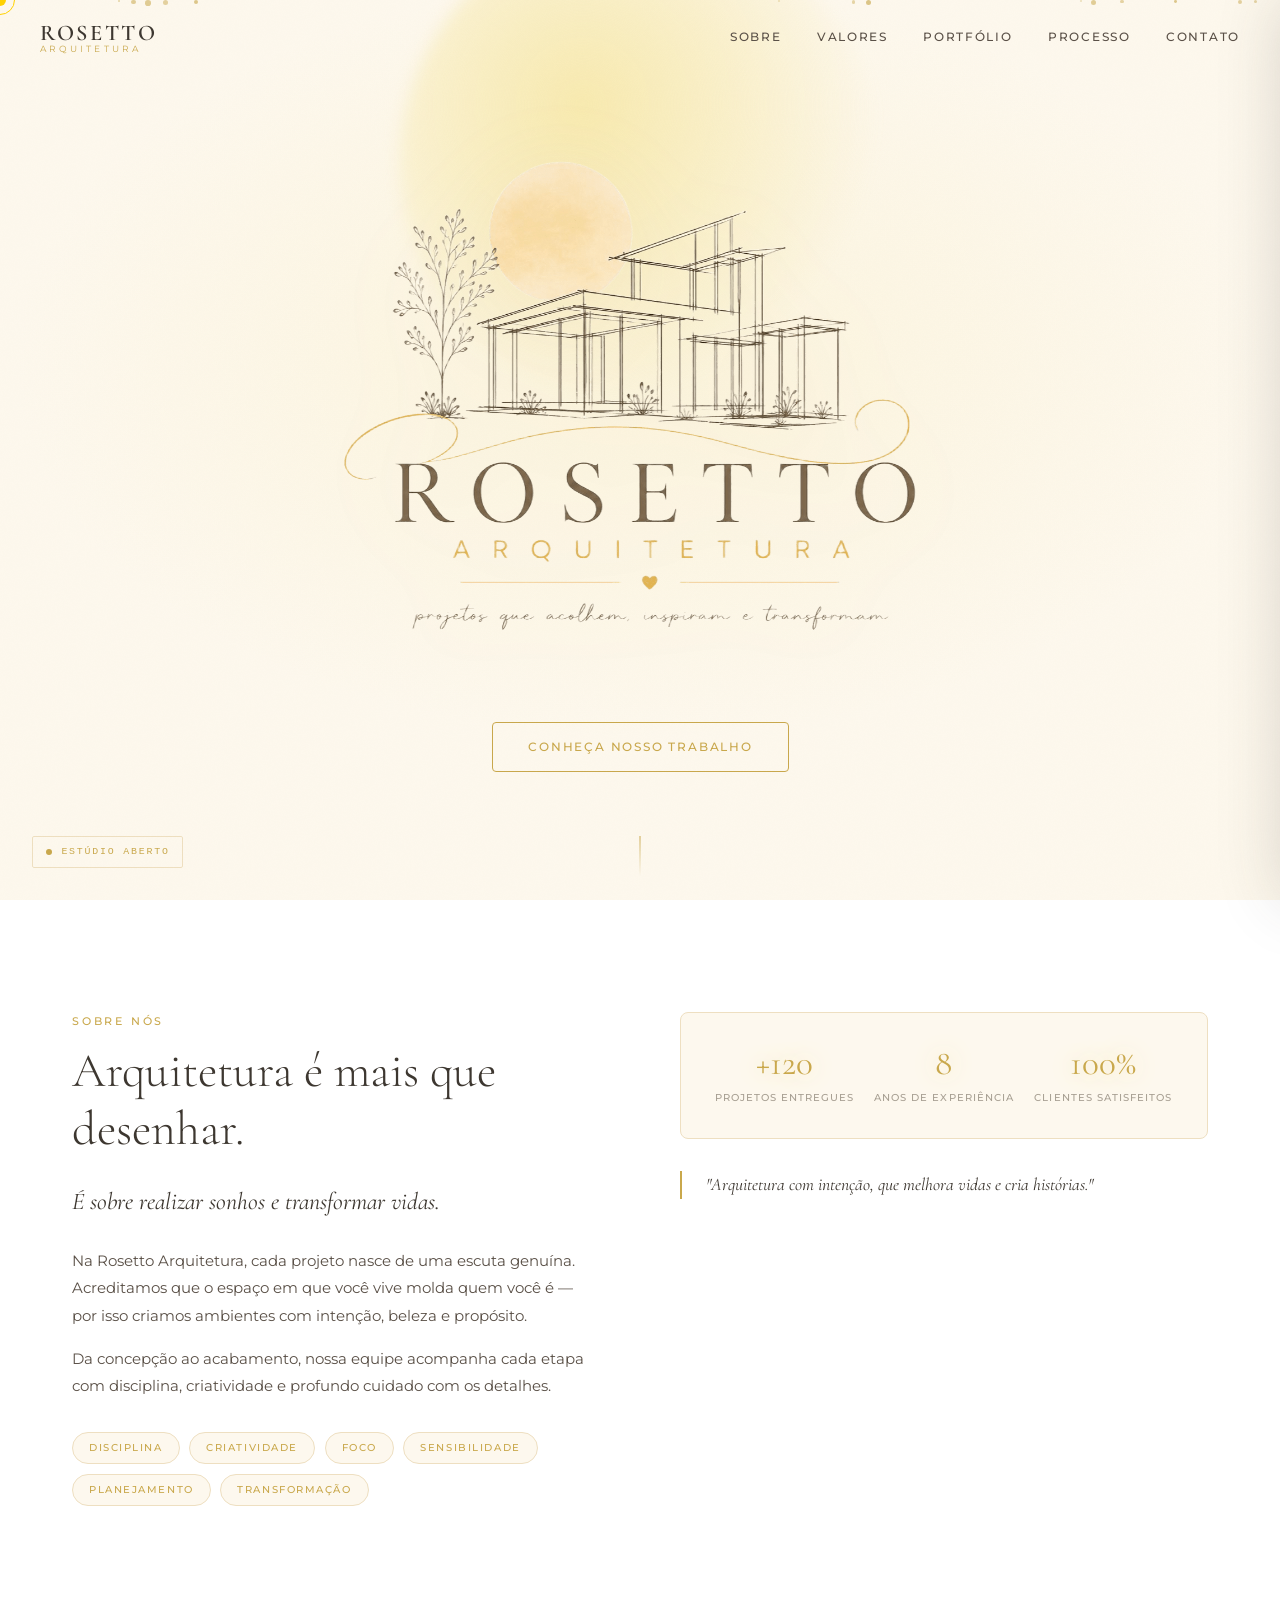
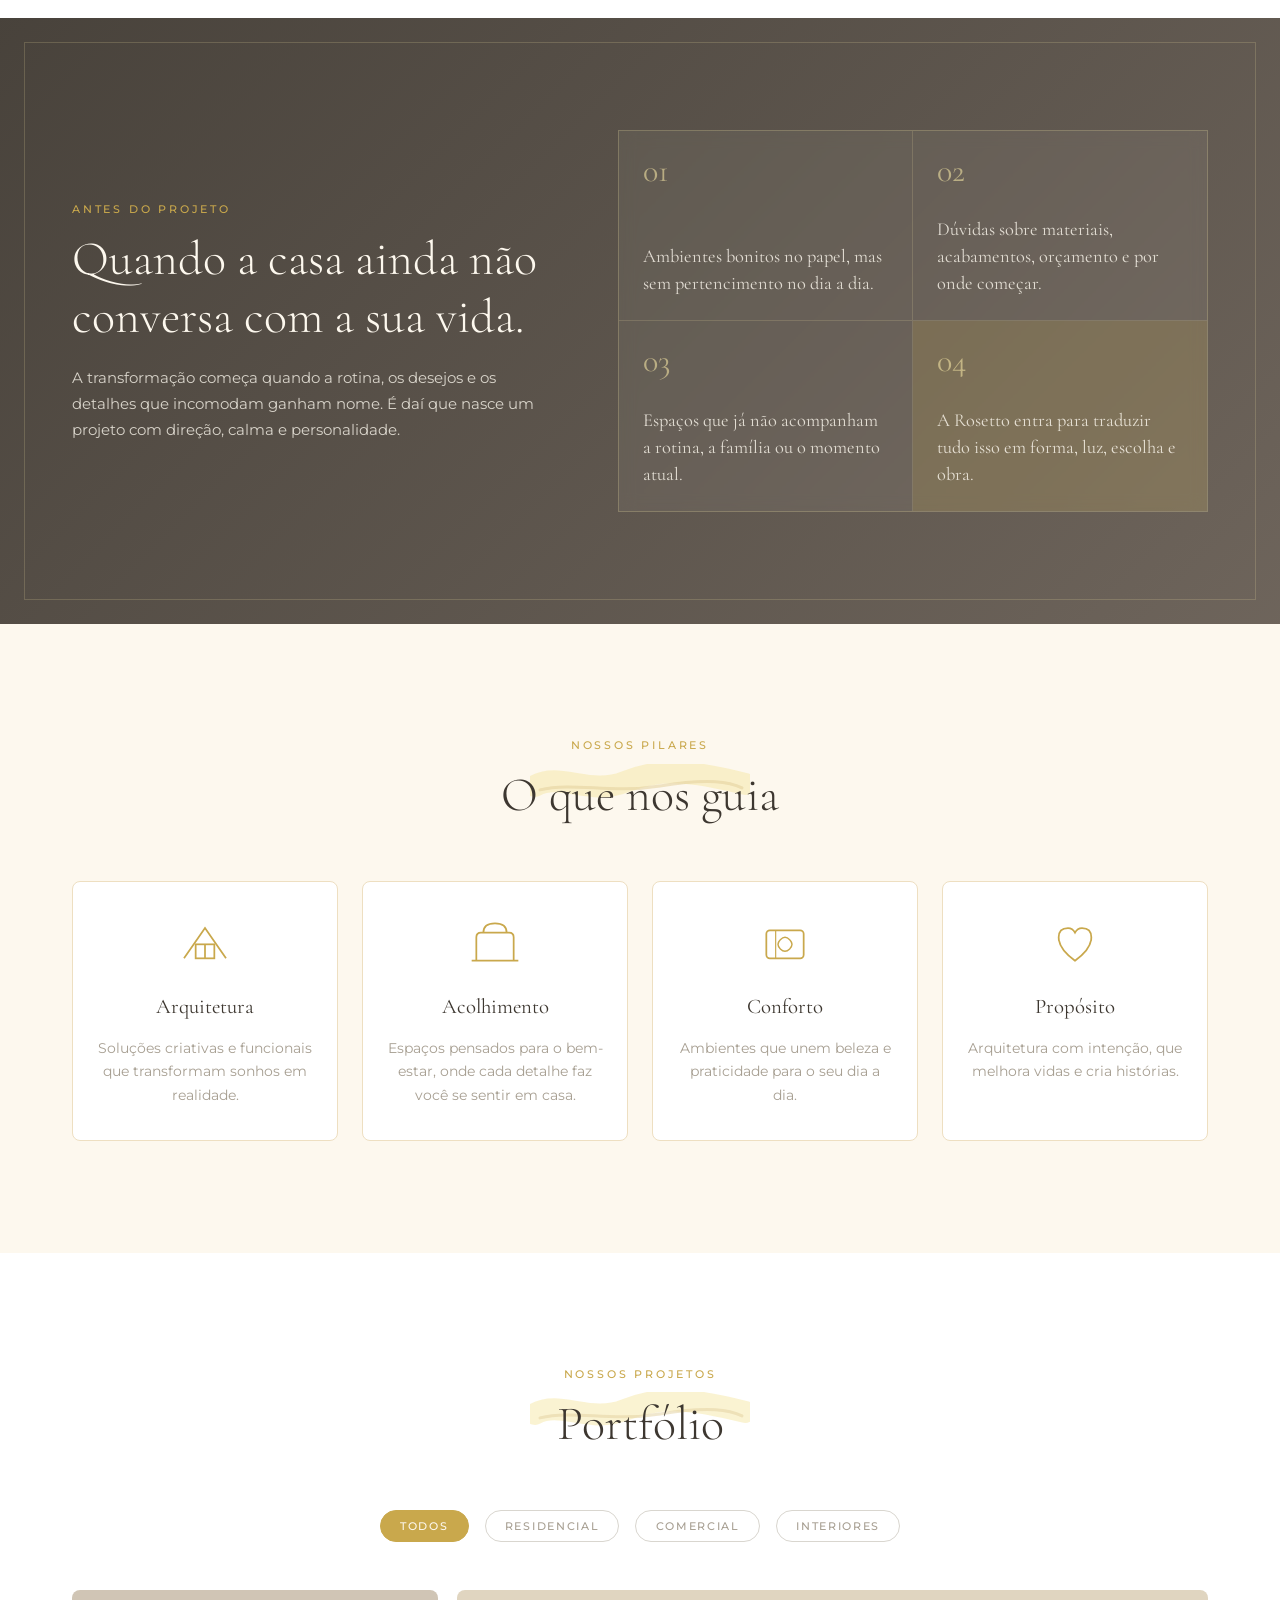
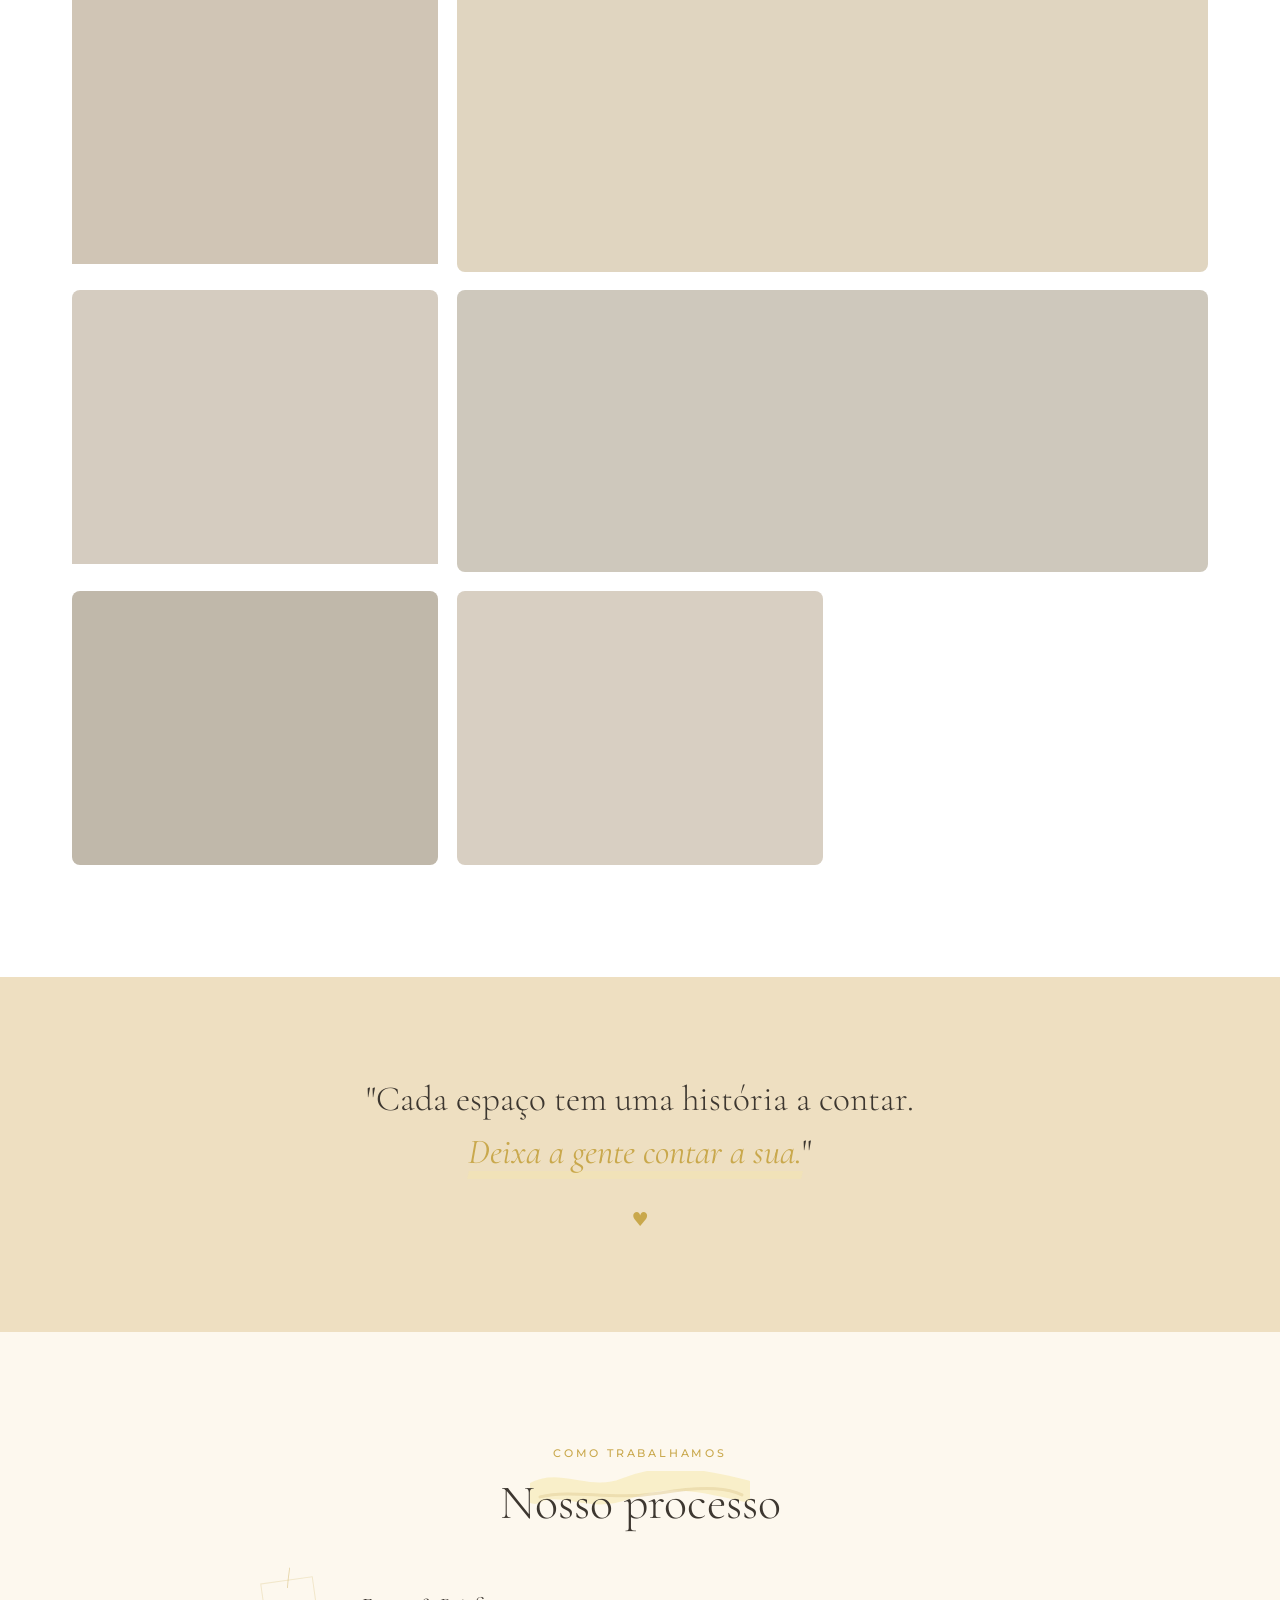
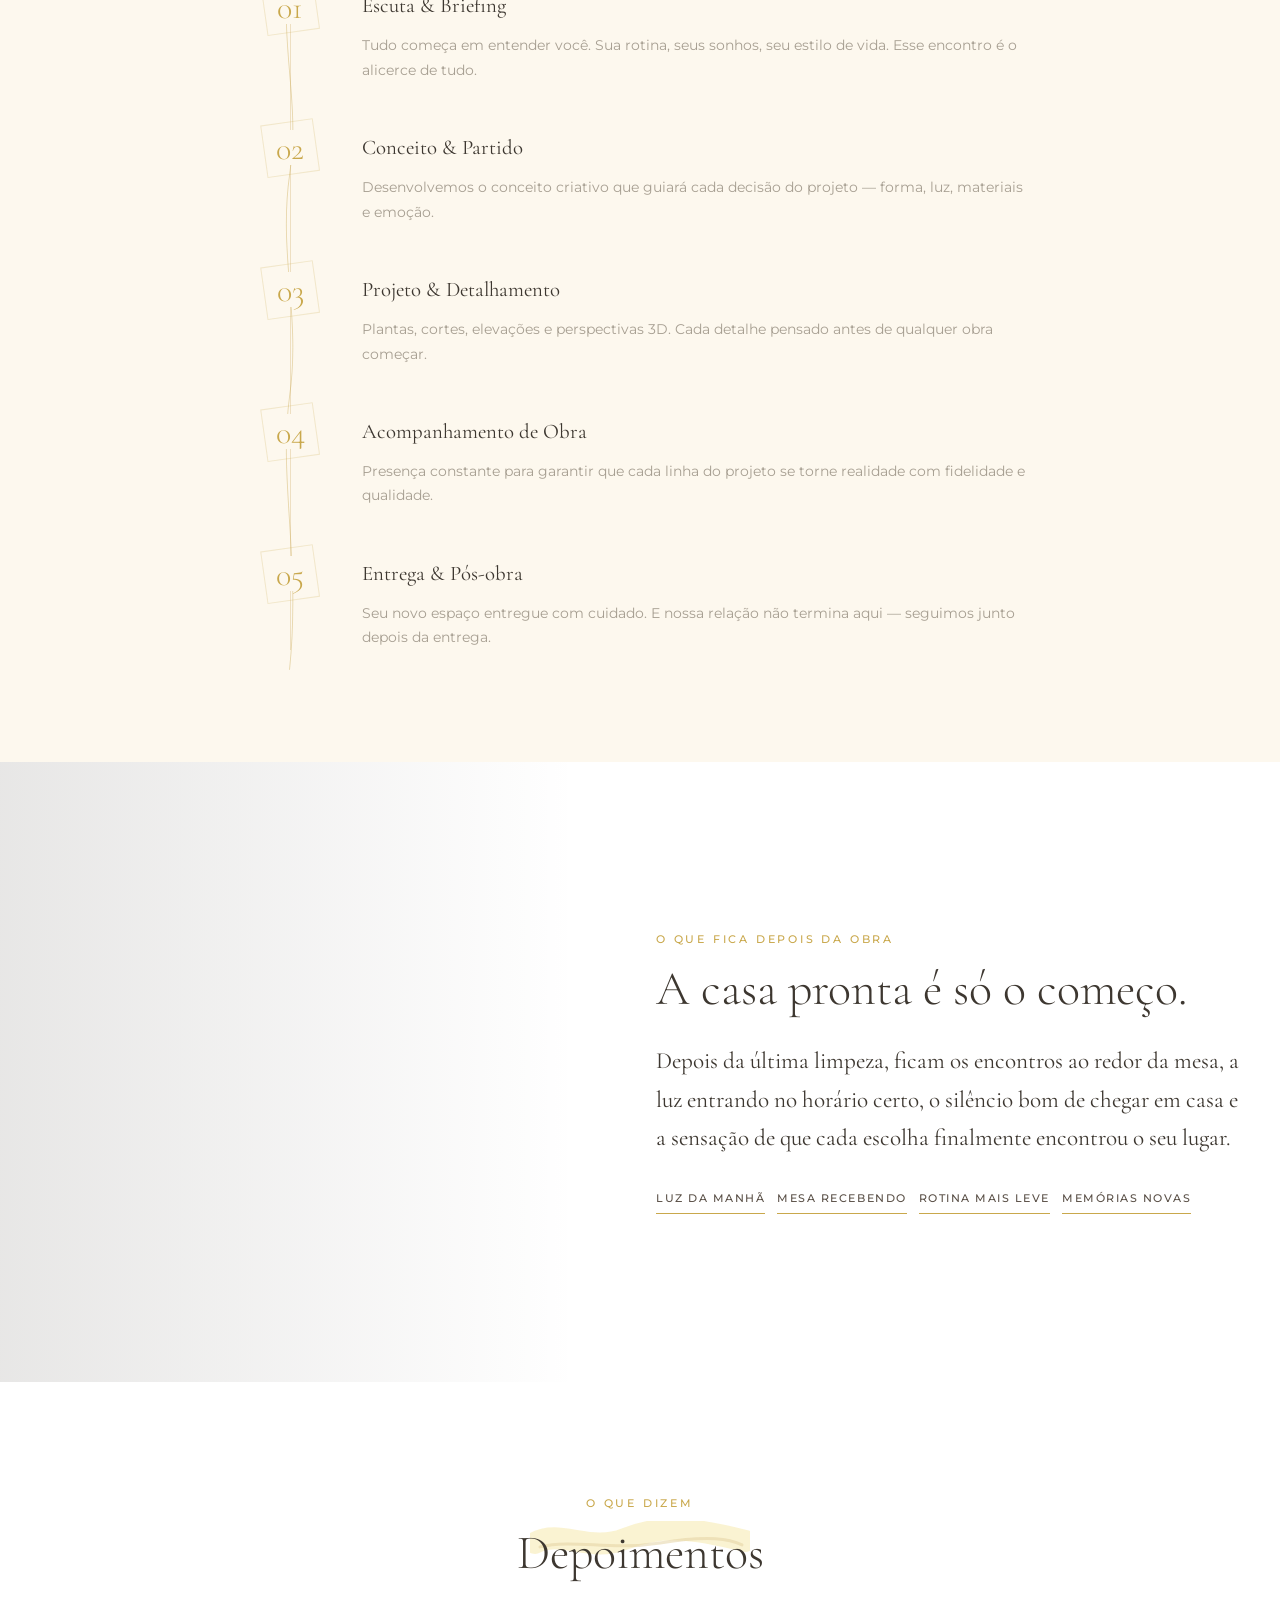
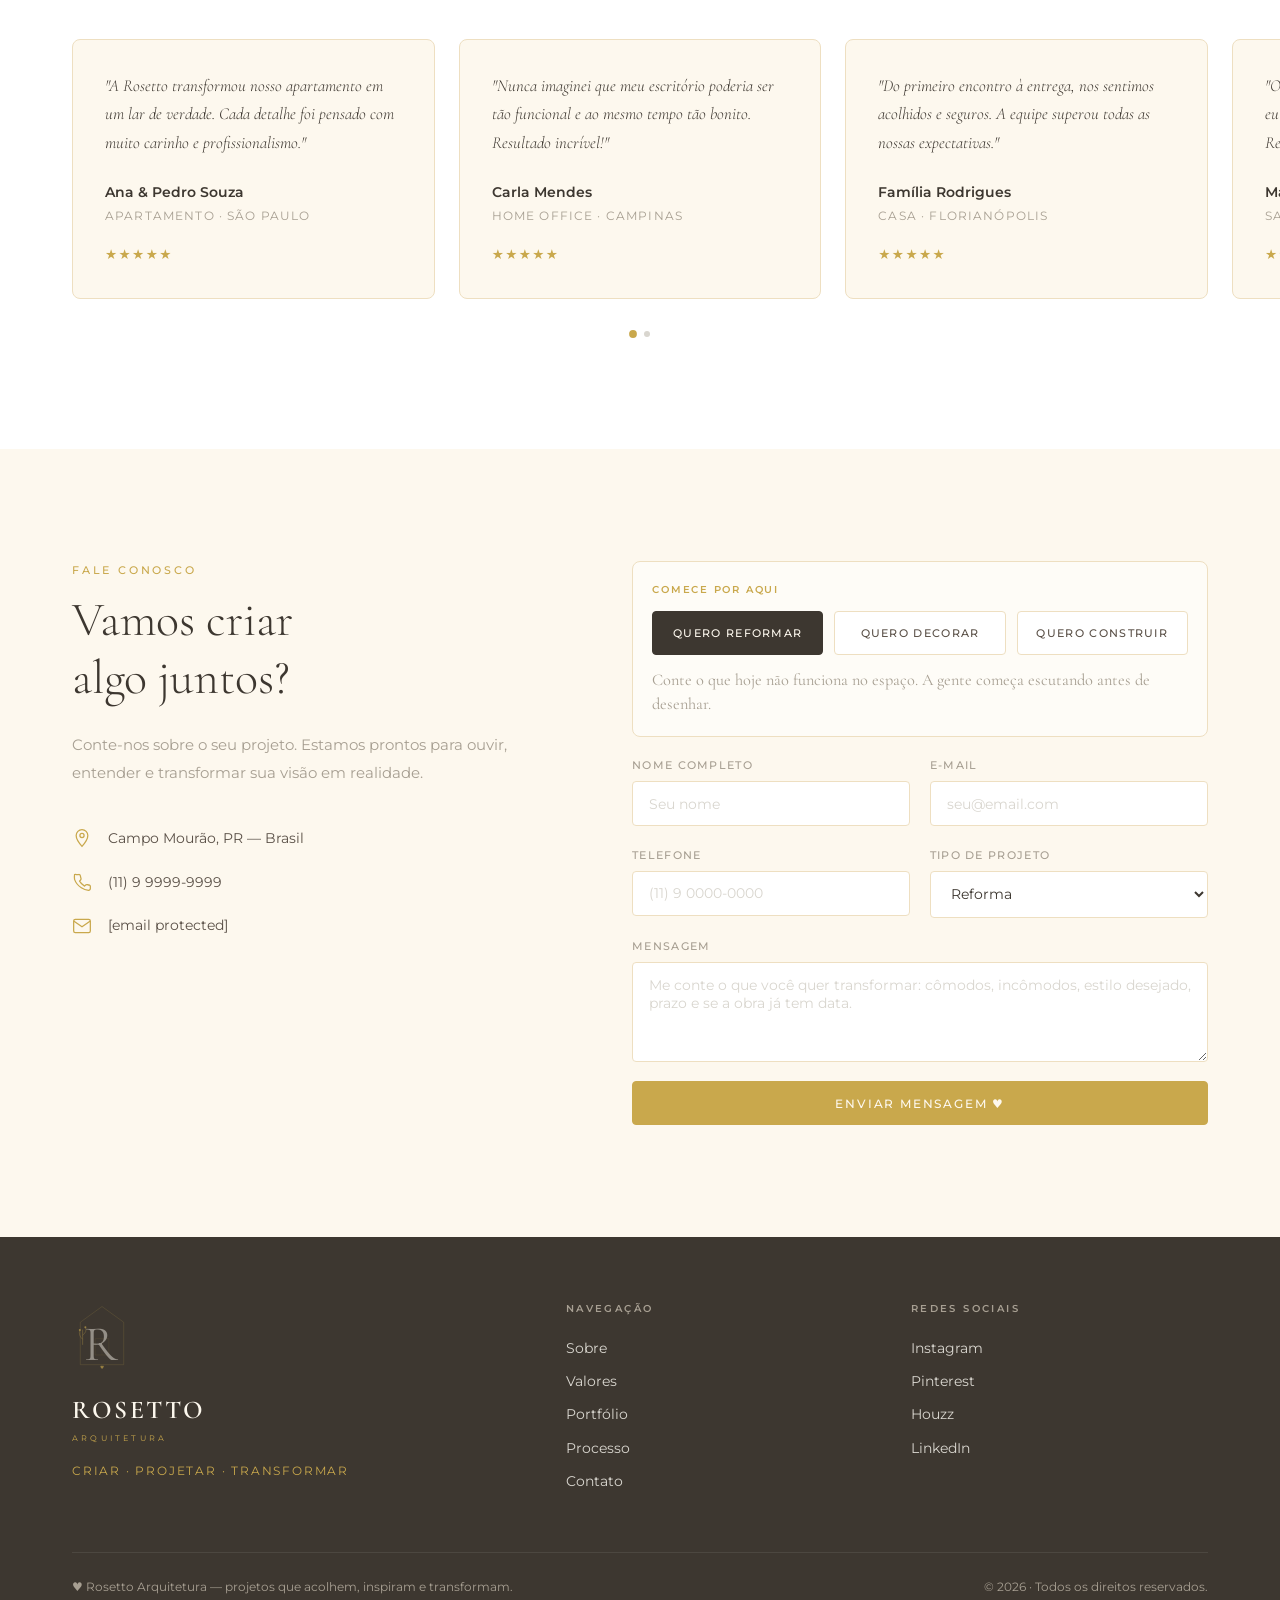
==== commit 1f59e66e: "commit" ====
--- a/index.html
+++ b/index.html
@@ -46,7 +46,7 @@
     </nav>
     <div class="mobile-menu__footer">
       <span><span class="heart">♥</span> &nbsp; projetos que acolhem</span>
-      <span>São Paulo &mdash; SP</span>
+      <span>Campo Mourão &mdash; PR</span>
     </div>
   </aside>
 
@@ -119,6 +119,40 @@
     </div>
   </section>
 
+  <!-- ANTES DO PROJETO -->
+  <section class="antes" id="antes">
+    <div class="container">
+      <div class="antes__grid">
+        <div class="antes__intro reveal">
+          <p class="section-label">Antes do projeto</p>
+          <h2 class="section-title">Quando a casa ainda não conversa com a sua vida.</h2>
+          <p>
+            A transformação começa quando a rotina, os desejos e os detalhes que incomodam
+            ganham nome. É daí que nasce um projeto com direção, calma e personalidade.
+          </p>
+        </div>
+        <div class="antes__painel reveal" aria-label="Sensações antes do projeto">
+          <article class="antes__item">
+            <span>01</span>
+            <p>Ambientes bonitos no papel, mas sem pertencimento no dia a dia.</p>
+          </article>
+          <article class="antes__item">
+            <span>02</span>
+            <p>Dúvidas sobre materiais, acabamentos, orçamento e por onde começar.</p>
+          </article>
+          <article class="antes__item">
+            <span>03</span>
+            <p>Espaços que já não acompanham a rotina, a família ou o momento atual.</p>
+          </article>
+          <article class="antes__item antes__item--gold">
+            <span>04</span>
+            <p>A Rosetto entra para traduzir tudo isso em forma, luz, escolha e obra.</p>
+          </article>
+        </div>
+      </div>
+    </div>
+  </section>
+
   <!-- VALORES -->
   <section class="valores" id="valores">
     <div class="container">
@@ -198,6 +232,11 @@
             <div class="portfolio-card__overlay">
               <span>Casa Contemporânea</span>
               <small>Residencial · São Paulo</small>
+              <div class="portfolio-card__editorial">
+                <b>220m²</b>
+                <b>Luz natural</b>
+                <b>Refúgio urbano</b>
+              </div>
             </div>
           </div>
         </div>
@@ -207,6 +246,11 @@
             <div class="portfolio-card__overlay">
               <span>Sala Living Serena</span>
               <small>Interiores · Campinas</small>
+              <div class="portfolio-card__editorial">
+                <b>68m²</b>
+                <b>Integração</b>
+                <b>Texturas leves</b>
+              </div>
             </div>
           </div>
         </div>
@@ -216,6 +260,11 @@
             <div class="portfolio-card__overlay">
               <span>Suíte Master</span>
               <small>Interiores · Santos</small>
+              <div class="portfolio-card__editorial">
+                <b>32m²</b>
+                <b>Privacidade</b>
+                <b>Hotel em casa</b>
+              </div>
             </div>
           </div>
         </div>
@@ -225,6 +274,11 @@
             <div class="portfolio-card__overlay">
               <span>Planta Aberta</span>
               <small>Residencial · Florianópolis</small>
+              <div class="portfolio-card__editorial">
+                <b>145m²</b>
+                <b>Convivência</b>
+                <b>Cozinha viva</b>
+              </div>
             </div>
           </div>
         </div>
@@ -234,6 +288,11 @@
             <div class="portfolio-card__overlay">
               <span>Fachada Minimalista</span>
               <small>Comercial · São Paulo</small>
+              <div class="portfolio-card__editorial">
+                <b>310m²</b>
+                <b>Presença</b>
+                <b>Marca no espaço</b>
+              </div>
             </div>
           </div>
         </div>
@@ -243,6 +302,11 @@
             <div class="portfolio-card__overlay">
               <span>Escritório Home</span>
               <small>Interiores · Curitiba</small>
+              <div class="portfolio-card__editorial">
+                <b>18m²</b>
+                <b>Foco</b>
+                <b>Rotina fluida</b>
+              </div>
             </div>
           </div>
         </div>
@@ -272,6 +336,9 @@
         <h2 class="section-title">Nosso processo</h2>
       </div>
       <div class="processo__steps">
+        <svg class="processo__sketch" viewBox="0 0 120 660" preserveAspectRatio="none" aria-hidden="true">
+          <path d="M60 4 C42 76 78 126 60 196 C42 270 78 328 60 402 C42 480 78 552 60 656" />
+        </svg>
 
         <div class="step reveal">
           <div class="step__number">01</div>
@@ -313,6 +380,28 @@
           </div>
         </div>
 
+      </div>
+    </div>
+  </section>
+
+  <!-- O QUE FICA DEPOIS -->
+  <section class="depois" id="depois">
+    <div class="depois__photo" aria-hidden="true"></div>
+    <div class="container">
+      <div class="depois__content reveal">
+        <p class="section-label">O que fica depois da obra</p>
+        <h2 class="section-title">A casa pronta é só o começo.</h2>
+        <p>
+          Depois da última limpeza, ficam os encontros ao redor da mesa, a luz entrando
+          no horário certo, o silêncio bom de chegar em casa e a sensação de que cada
+          escolha finalmente encontrou o seu lugar.
+        </p>
+        <div class="depois__moments">
+          <span>Luz da manhã</span>
+          <span>Mesa recebendo</span>
+          <span>Rotina mais leve</span>
+          <span>Memórias novas</span>
+        </div>
       </div>
     </div>
   </section>
@@ -384,7 +473,7 @@
                 <path d="M12 2C8.13 2 5 5.13 5 9c0 5.25 7 13 7 13s7-7.75 7-13c0-3.87-3.13-7-7-7z" stroke="#C9A84C" stroke-width="1.5" fill="none"/>
                 <circle cx="12" cy="9" r="2.5" stroke="#C9A84C" stroke-width="1.5" fill="none"/>
               </svg>
-              <span>São Paulo, SP — Brasil</span>
+              <span>Campo Mourão, PR — Brasil</span>
             </div>
             <div class="contato__detail">
               <svg viewBox="0 0 24 24" fill="none" xmlns="http://www.w3.org/2000/svg">
@@ -403,6 +492,17 @@
         </div>
 
         <form class="contato__form reveal" id="contatoForm">
+          <div class="contato__selector form-group--full" aria-label="Escolha o ponto de partida do projeto">
+            <p class="contato__selector-label">Comece por aqui</p>
+            <div class="contato__selector-options">
+              <button type="button" class="project-chip active" data-project="reformar" data-tipo="reforma">Quero reformar</button>
+              <button type="button" class="project-chip" data-project="decorar" data-tipo="interiores">Quero decorar</button>
+              <button type="button" class="project-chip" data-project="construir" data-tipo="residencial">Quero construir</button>
+            </div>
+            <p class="contato__selector-note" id="projectGuideNote">
+              Conte o que hoje não funciona no espaço. A gente começa escutando antes de desenhar.
+            </p>
+          </div>
           <div class="form-group">
             <label for="nome">Nome completo</label>
             <input type="text" id="nome" name="nome" placeholder="Seu nome" required />
--- a/style.css
+++ b/style.css
@@ -24,7 +24,38 @@
   --transition:  0.4s cubic-bezier(0.4, 0, 0.2, 1);
 }
 
-html { scroll-behavior: smooth; overflow-x: hidden; }
+html {
+  scroll-behavior: smooth;
+  overflow-x: hidden;
+  scrollbar-width: thin;
+  scrollbar-color: var(--gold) rgba(238, 223, 193, 0.45);
+}
+
+html::-webkit-scrollbar {
+  width: 12px;
+}
+
+html::-webkit-scrollbar-track {
+  background:
+    linear-gradient(to bottom, rgba(253, 248, 238, 0.96), rgba(238, 223, 193, 0.72));
+}
+
+html::-webkit-scrollbar-thumb {
+  border: 3px solid rgba(253, 248, 238, 0.96);
+  border-radius: 999px;
+  background:
+    linear-gradient(180deg, var(--gold-light), var(--gold) 48%, #9f7f2f);
+  box-shadow: inset 0 0 0 1px rgba(61, 55, 48, 0.08);
+}
+
+html::-webkit-scrollbar-thumb:hover {
+  background:
+    linear-gradient(180deg, #fff1b7, var(--gold) 42%, #846724);
+}
+
+html::-webkit-scrollbar-corner {
+  background: var(--offwhite);
+}
 
 body {
   font-family: var(--font-sans);
@@ -568,6 +599,78 @@
 }
 
 /* ==========================================
+   ANTES DO PROJETO
+   ========================================== */
+.antes {
+  padding: 7rem 0;
+  background:
+    linear-gradient(135deg, rgba(61,55,48,0.94), rgba(90,80,71,0.88)),
+    url('https://images.unsplash.com/photo-1503387762-592deb58ef4e?auto=format&fit=crop&w=1600&q=80') center/cover;
+  color: var(--offwhite);
+  position: relative;
+  overflow: hidden;
+}
+.antes::before {
+  content: '';
+  position: absolute;
+  inset: 1.5rem;
+  border: 1px solid rgba(246, 231, 166, 0.18);
+  pointer-events: none;
+}
+.antes__grid {
+  position: relative;
+  display: grid;
+  grid-template-columns: 0.9fr 1.1fr;
+  gap: 4rem;
+  align-items: center;
+}
+.antes .section-title {
+  color: var(--offwhite);
+  margin-bottom: 1.2rem;
+}
+.antes__intro p:not(.section-label) {
+  max-width: 520px;
+  color: rgba(253, 248, 238, 0.78);
+  font-size: 0.95rem;
+}
+.antes__painel {
+  display: grid;
+  grid-template-columns: repeat(2, 1fr);
+  border: 1px solid rgba(246, 231, 166, 0.22);
+  background: rgba(253, 248, 238, 0.06);
+  backdrop-filter: blur(8px);
+  -webkit-backdrop-filter: blur(8px);
+}
+.antes__item {
+  min-height: 190px;
+  padding: 1.5rem;
+  border-right: 1px solid rgba(246, 231, 166, 0.16);
+  border-bottom: 1px solid rgba(246, 231, 166, 0.16);
+  display: flex;
+  flex-direction: column;
+  justify-content: space-between;
+}
+.antes__item:nth-child(2),
+.antes__item:nth-child(4) { border-right: 0; }
+.antes__item:nth-child(3),
+.antes__item:nth-child(4) { border-bottom: 0; }
+.antes__item span {
+  font-family: var(--font-serif);
+  font-size: 2rem;
+  color: rgba(246, 231, 166, 0.58);
+  line-height: 1;
+}
+.antes__item p {
+  color: rgba(253, 248, 238, 0.82);
+  font-family: var(--font-serif);
+  font-size: 1.15rem;
+  line-height: 1.45;
+}
+.antes__item--gold {
+  background: rgba(201, 168, 76, 0.18);
+}
+
+/* ==========================================
    VALORES
    ========================================== */
 .valores {
@@ -711,7 +814,8 @@
 .portfolio-card__overlay {
   position: absolute;
   inset: 0;
-  background: linear-gradient(to top, rgba(61,55,48,0.75) 0%, transparent 60%);
+  background:
+    linear-gradient(to top, rgba(61,55,48,0.86) 0%, rgba(61,55,48,0.38) 48%, transparent 76%);
   display: flex;
   flex-direction: column;
   justify-content: flex-end;
@@ -732,6 +836,34 @@
   letter-spacing: 0.1em;
   color: var(--gold-light);
   margin-top: 0.2rem;
+}
+.portfolio-card__editorial {
+  display: flex;
+  flex-wrap: wrap;
+  gap: 0.45rem;
+  margin-top: 1rem;
+  transform: translateY(10px);
+  opacity: 0;
+  transition: opacity 0.45s ease 0.08s, transform 0.45s ease 0.08s;
+}
+.portfolio-card:hover .portfolio-card__editorial {
+  opacity: 1;
+  transform: translateY(0);
+}
+.portfolio-card__editorial b {
+  display: inline-flex;
+  align-items: center;
+  min-height: 26px;
+  padding: 0.25rem 0.65rem;
+  border: 1px solid rgba(246, 231, 166, 0.42);
+  background: rgba(253, 248, 238, 0.12);
+  color: var(--offwhite);
+  font-size: 0.58rem;
+  font-weight: 500;
+  letter-spacing: 0.12em;
+  text-transform: uppercase;
+  backdrop-filter: blur(4px);
+  -webkit-backdrop-filter: blur(4px);
 }
 
 /* ==========================================
@@ -780,6 +912,27 @@
   width: 1px;
   background: var(--beige);
 }
+.processo__sketch {
+  position: absolute;
+  top: -1.5rem;
+  left: 0.15rem;
+  width: 4.7rem;
+  height: calc(100% + 3rem);
+  pointer-events: none;
+  overflow: visible;
+}
+.processo__sketch path {
+  fill: none;
+  stroke: rgba(201, 168, 76, 0.42);
+  stroke-width: 1.4;
+  stroke-linecap: round;
+  stroke-dasharray: 820;
+  stroke-dashoffset: 820;
+  animation: sketchDraw 2.8s ease forwards;
+}
+@keyframes sketchDraw {
+  to { stroke-dashoffset: 0; }
+}
 
 .step {
   display: grid;
@@ -803,6 +956,16 @@
   position: relative;
   z-index: 1;
 }
+.step__number::after {
+  content: '';
+  position: absolute;
+  inset: 50% auto auto 50%;
+  width: 3.3rem;
+  aspect-ratio: 1;
+  border: 1px solid rgba(201, 168, 76, 0.22);
+  transform: translate(-50%, -50%) rotate(-8deg);
+  z-index: -1;
+}
 
 .step__content h3 {
   font-family: var(--font-serif);
@@ -815,6 +978,58 @@
   font-size: 0.9rem;
   color: var(--gray);
   line-height: 1.7;
+}
+
+/* ==========================================
+   O QUE FICA DEPOIS
+   ========================================== */
+.depois {
+  min-height: 620px;
+  display: grid;
+  grid-template-columns: minmax(320px, 0.9fr) minmax(0, 1.1fr);
+  background: var(--white);
+  position: relative;
+}
+.depois__photo {
+  min-height: 620px;
+  background:
+    linear-gradient(to right, rgba(61,55,48,0.12), rgba(61,55,48,0)),
+    url('https://images.unsplash.com/photo-1600566753190-17f0baa2a6c3?auto=format&fit=crop&w=1400&q=80') center/cover;
+}
+.depois .container {
+  width: 100%;
+  display: flex;
+  align-items: center;
+  padding-top: 6rem;
+  padding-bottom: 6rem;
+}
+.depois__content {
+  max-width: 650px;
+  margin-left: clamp(0rem, 4vw, 3rem);
+}
+.depois__content .section-title {
+  max-width: 560px;
+}
+.depois__content p:not(.section-label) {
+  font-family: var(--font-serif);
+  font-size: clamp(1.18rem, 2vw, 1.45rem);
+  line-height: 1.65;
+  color: var(--dark);
+}
+.depois__moments {
+  display: flex;
+  flex-wrap: wrap;
+  gap: 0.75rem;
+  margin-top: 2rem;
+}
+.depois__moments span {
+  border-bottom: 1px solid var(--gold);
+  color: var(--text);
+  font-size: 0.68rem;
+  font-weight: 500;
+  letter-spacing: 0.14em;
+  text-transform: uppercase;
+  padding-bottom: 0.35rem;
 }
 
 /* ==========================================
@@ -962,6 +1177,51 @@
   display: grid;
   grid-template-columns: 1fr 1fr;
   gap: 1.2rem;
+}
+
+.contato__selector {
+  padding: 1.2rem;
+  border: 1px solid var(--beige);
+  background: rgba(255, 255, 255, 0.58);
+  border-radius: 8px;
+}
+.contato__selector-label {
+  font-size: 0.62rem;
+  font-weight: 600;
+  letter-spacing: 0.18em;
+  text-transform: uppercase;
+  color: var(--gold);
+  margin-bottom: 0.8rem;
+}
+.contato__selector-options {
+  display: grid;
+  grid-template-columns: repeat(3, 1fr);
+  gap: 0.7rem;
+}
+.project-chip {
+  min-height: 44px;
+  border: 1px solid var(--beige);
+  border-radius: var(--radius);
+  background: var(--white);
+  color: var(--text);
+  font-size: 0.68rem;
+  font-weight: 500;
+  letter-spacing: 0.12em;
+  text-transform: uppercase;
+  transition: background var(--transition), border-color var(--transition), color var(--transition), transform var(--transition);
+}
+.project-chip:hover,
+.project-chip.active {
+  background: var(--dark);
+  border-color: var(--dark);
+  color: var(--offwhite);
+}
+.contato__selector-note {
+  margin-top: 0.9rem;
+  color: var(--gray);
+  font-family: var(--font-serif);
+  font-size: 1.02rem;
+  line-height: 1.45;
 }
 
 .form-group {
@@ -1149,6 +1409,20 @@
     max-height: calc(100svh - 200px);
   }
 
+  .antes__grid { grid-template-columns: 1fr; gap: 2.5rem; }
+  .depois {
+    grid-template-columns: 1fr;
+  }
+  .depois__photo {
+    min-height: 380px;
+  }
+  .depois .container {
+    padding-top: 4rem;
+    padding-bottom: 4rem;
+  }
+  .depois__content {
+    margin-left: 0;
+  }
   .sobre__grid { grid-template-columns: 1fr; gap: 3rem; }
   .contato__grid { grid-template-columns: 1fr; gap: 3rem; }
   .footer__grid { grid-template-columns: 1fr 1fr; }
@@ -1164,6 +1438,20 @@
     max-width: min(340px, 92vw);
     max-height: calc(100svh - 180px);
   }
+  .antes { padding: 5rem 0; }
+  .antes::before { inset: 0.8rem; }
+  .antes__painel { grid-template-columns: 1fr; }
+  .antes__item,
+  .antes__item:nth-child(2),
+  .antes__item:nth-child(3),
+  .antes__item:nth-child(4) {
+    min-height: 150px;
+    border-right: 0;
+    border-bottom: 1px solid rgba(246, 231, 166, 0.16);
+  }
+  .antes__item:nth-child(4) { border-bottom: 0; }
+  .depois__photo { min-height: 300px; }
+  .contato__selector-options { grid-template-columns: 1fr; }
   .valores__grid { grid-template-columns: 1fr; }
   .portfolio__grid { grid-template-columns: 1fr; }
   .portfolio-card .portfolio-card__img { aspect-ratio: 4/3 !important; }
@@ -1174,7 +1462,9 @@
   .contato__form { grid-template-columns: 1fr; }
   .depoimento-card { min-width: calc(100% - 0px); }
   .processo__steps::before { display: none; }
+  .processo__sketch { display: none; }
   .step { grid-template-columns: 3rem 1fr; gap: 1rem; }
+  .step__number::after { width: 2.6rem; }
 }
 
 
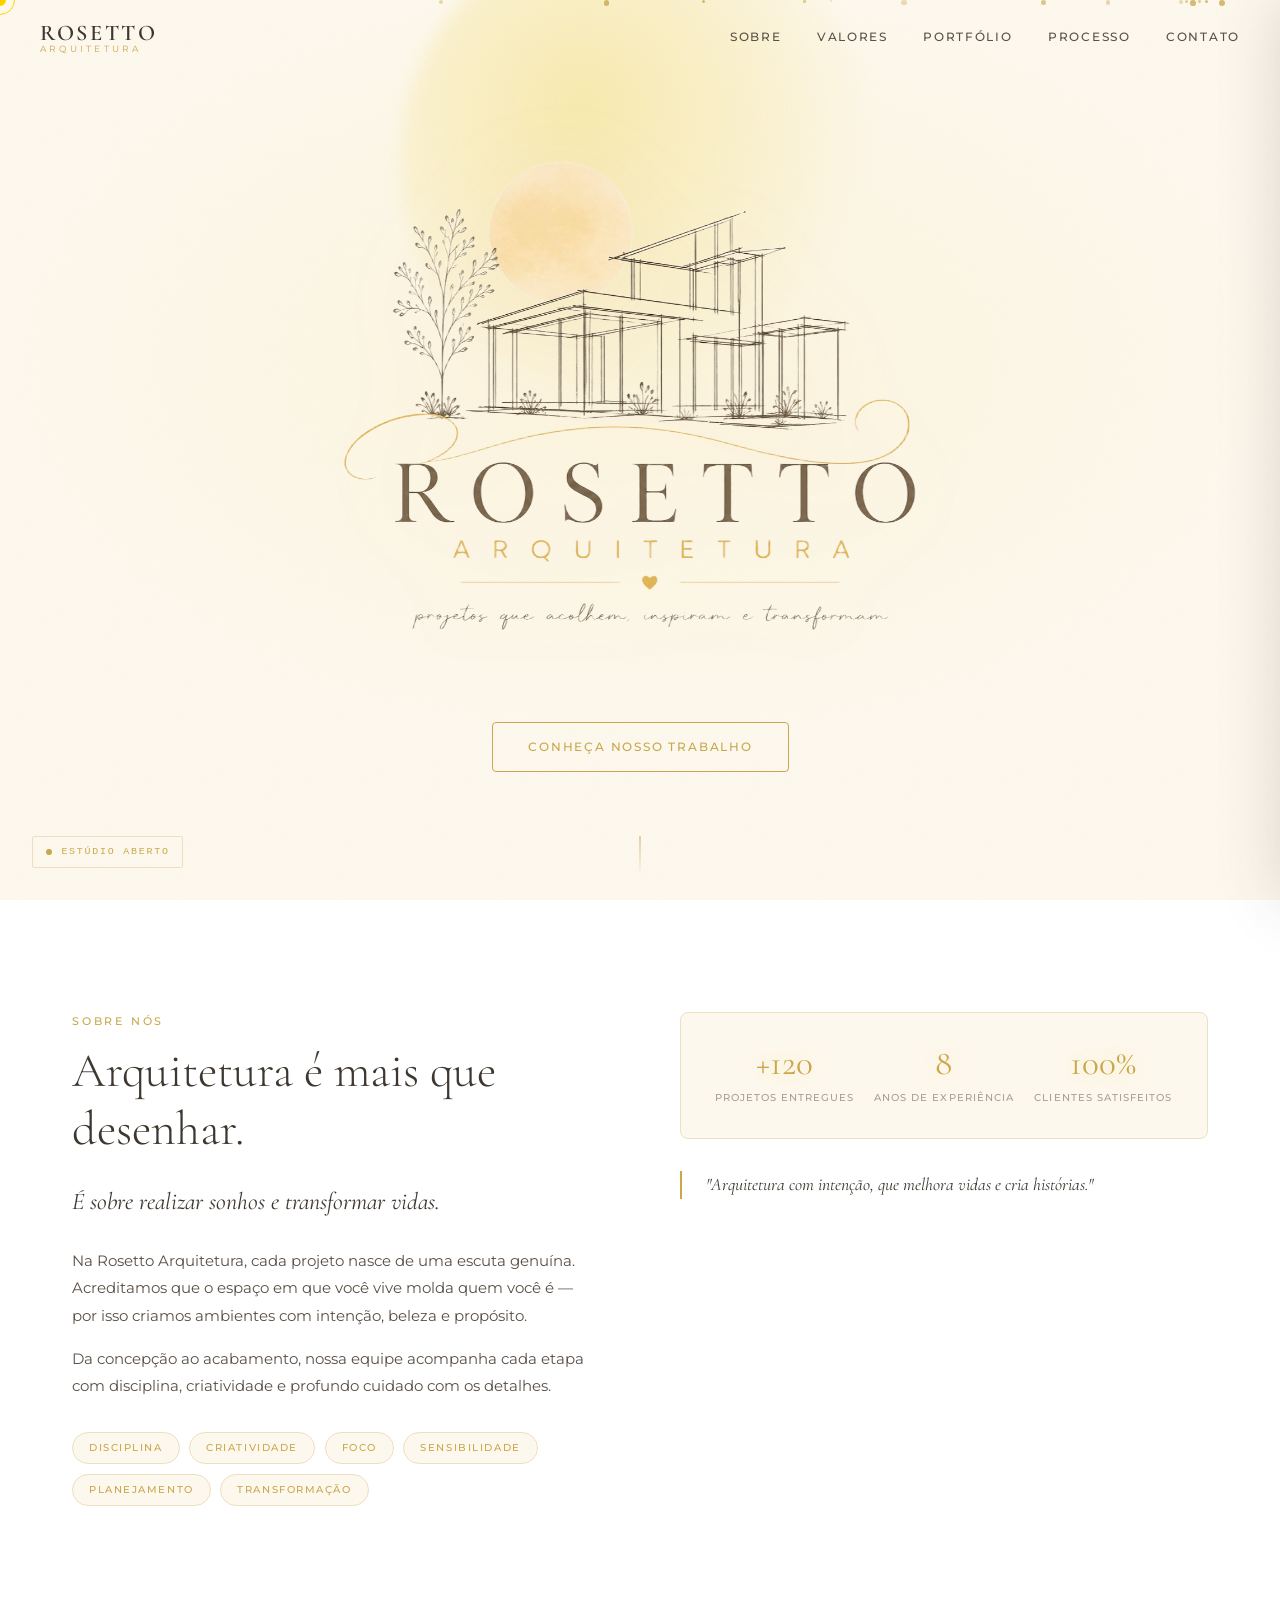
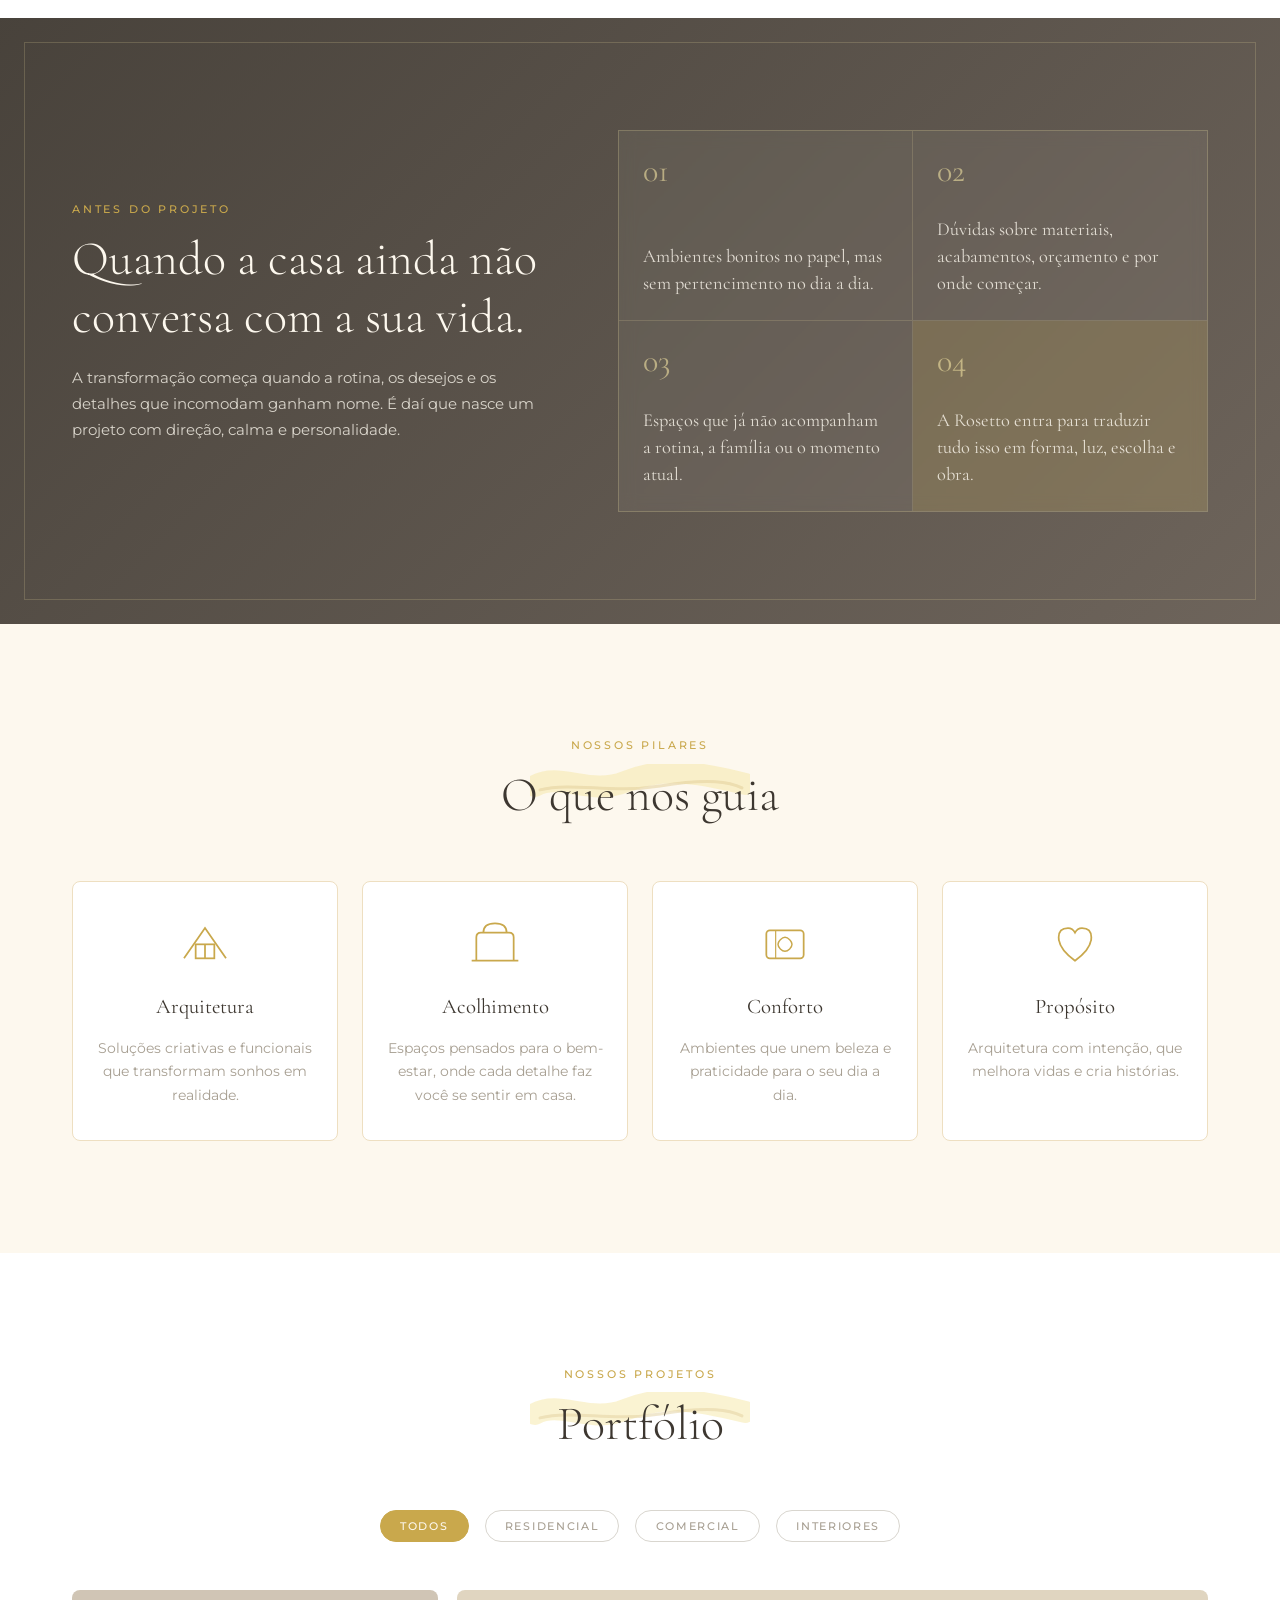
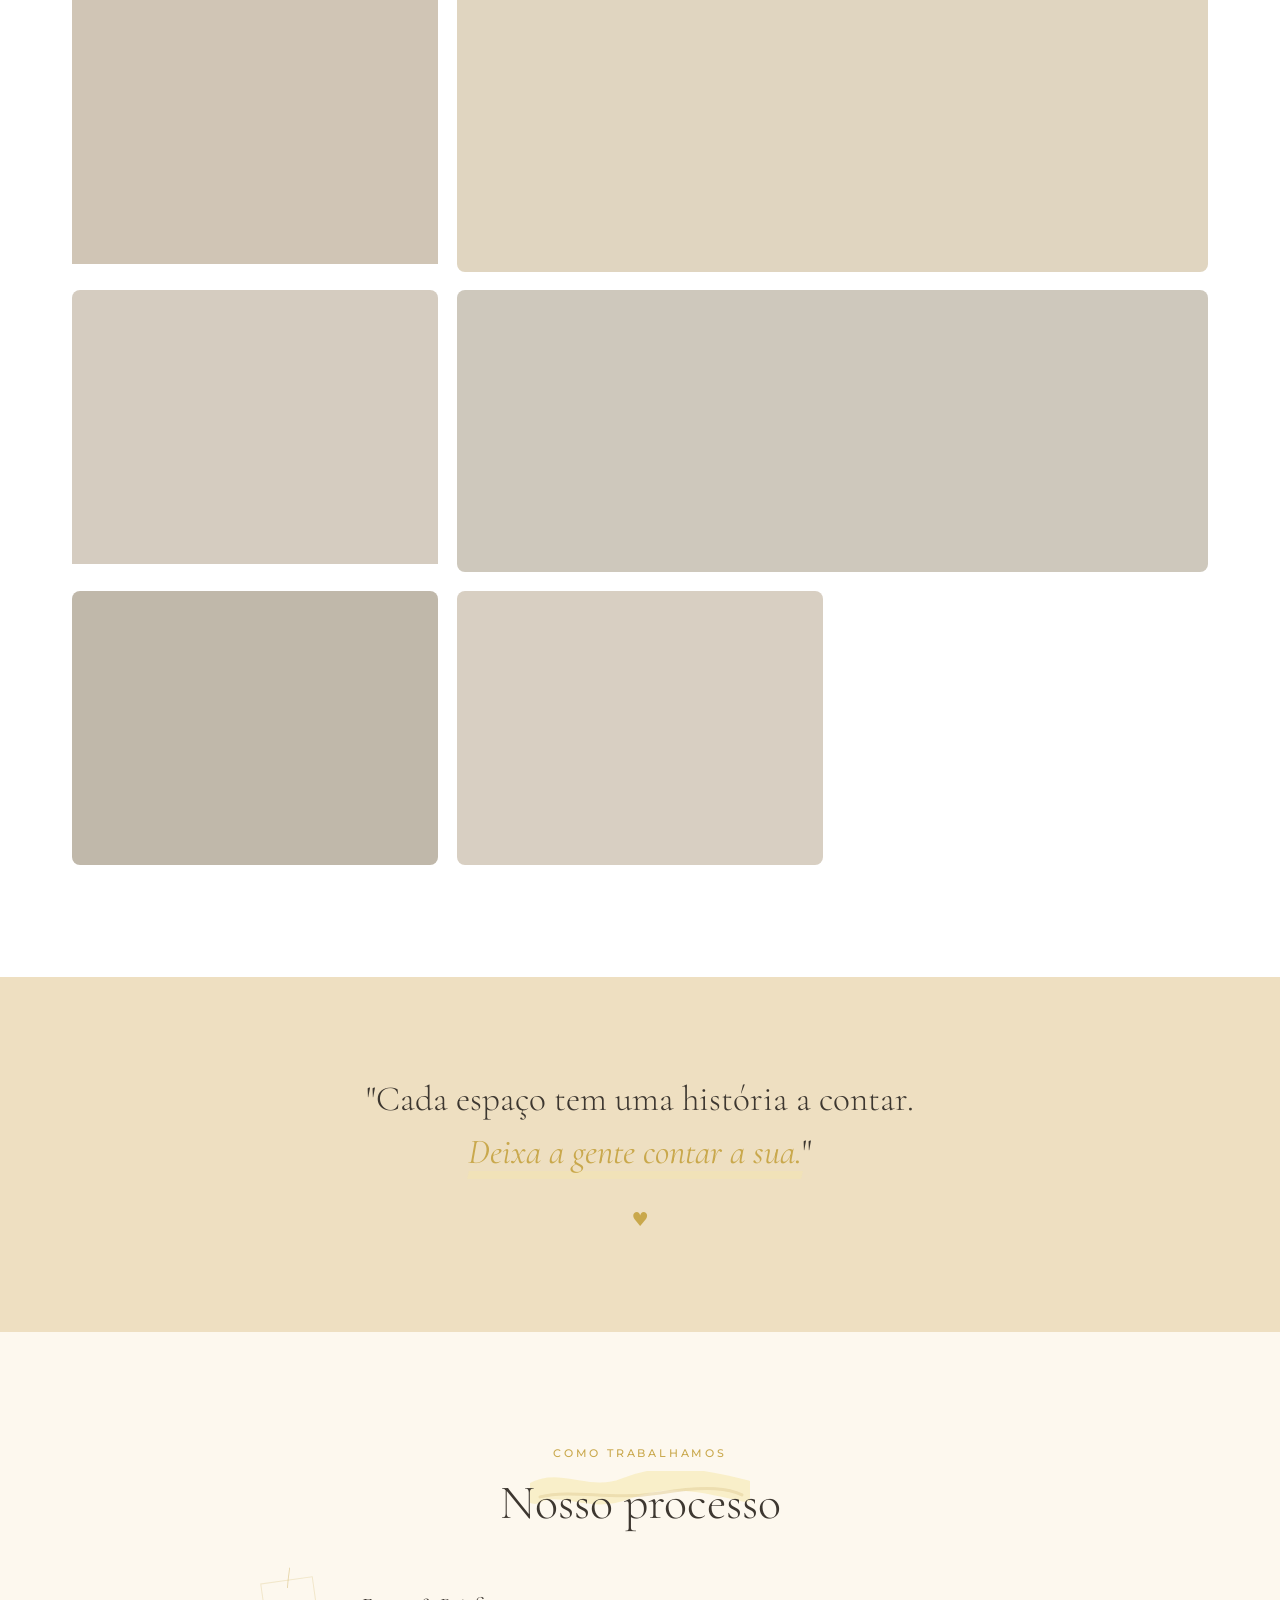
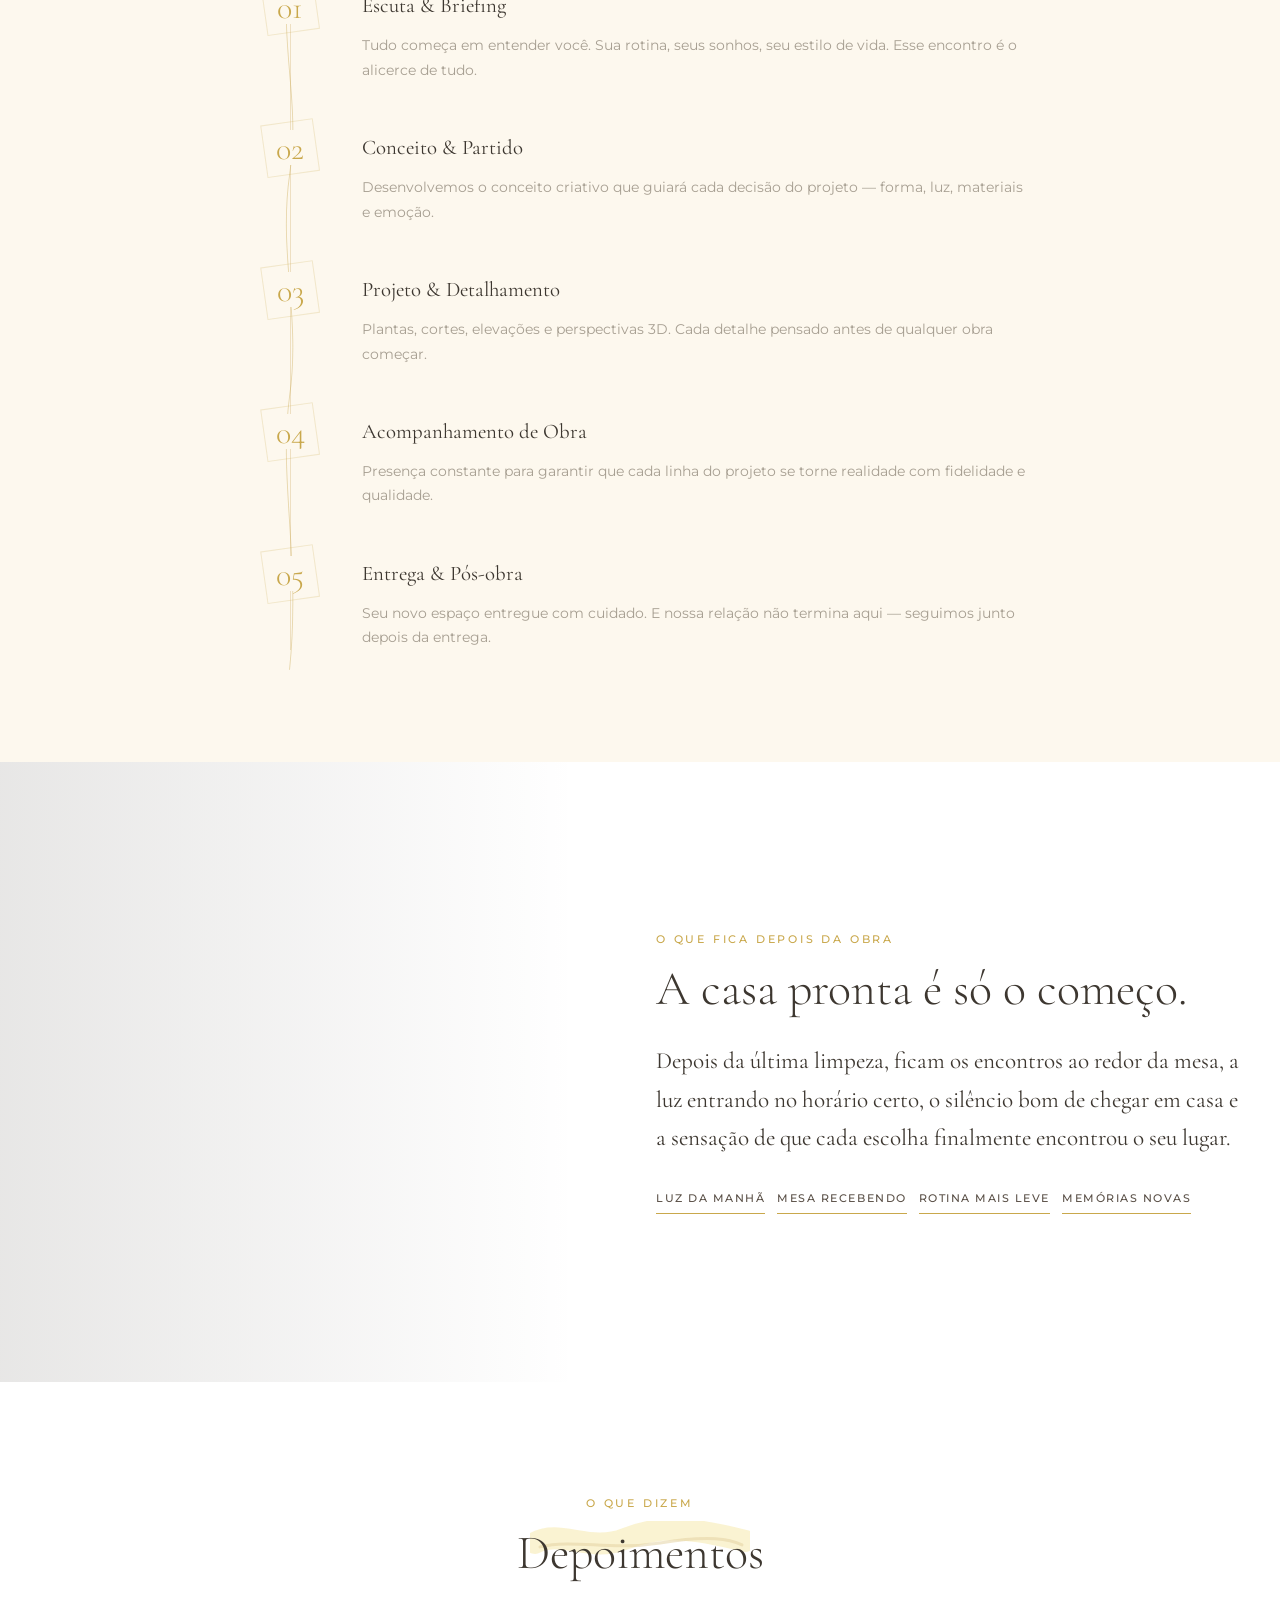
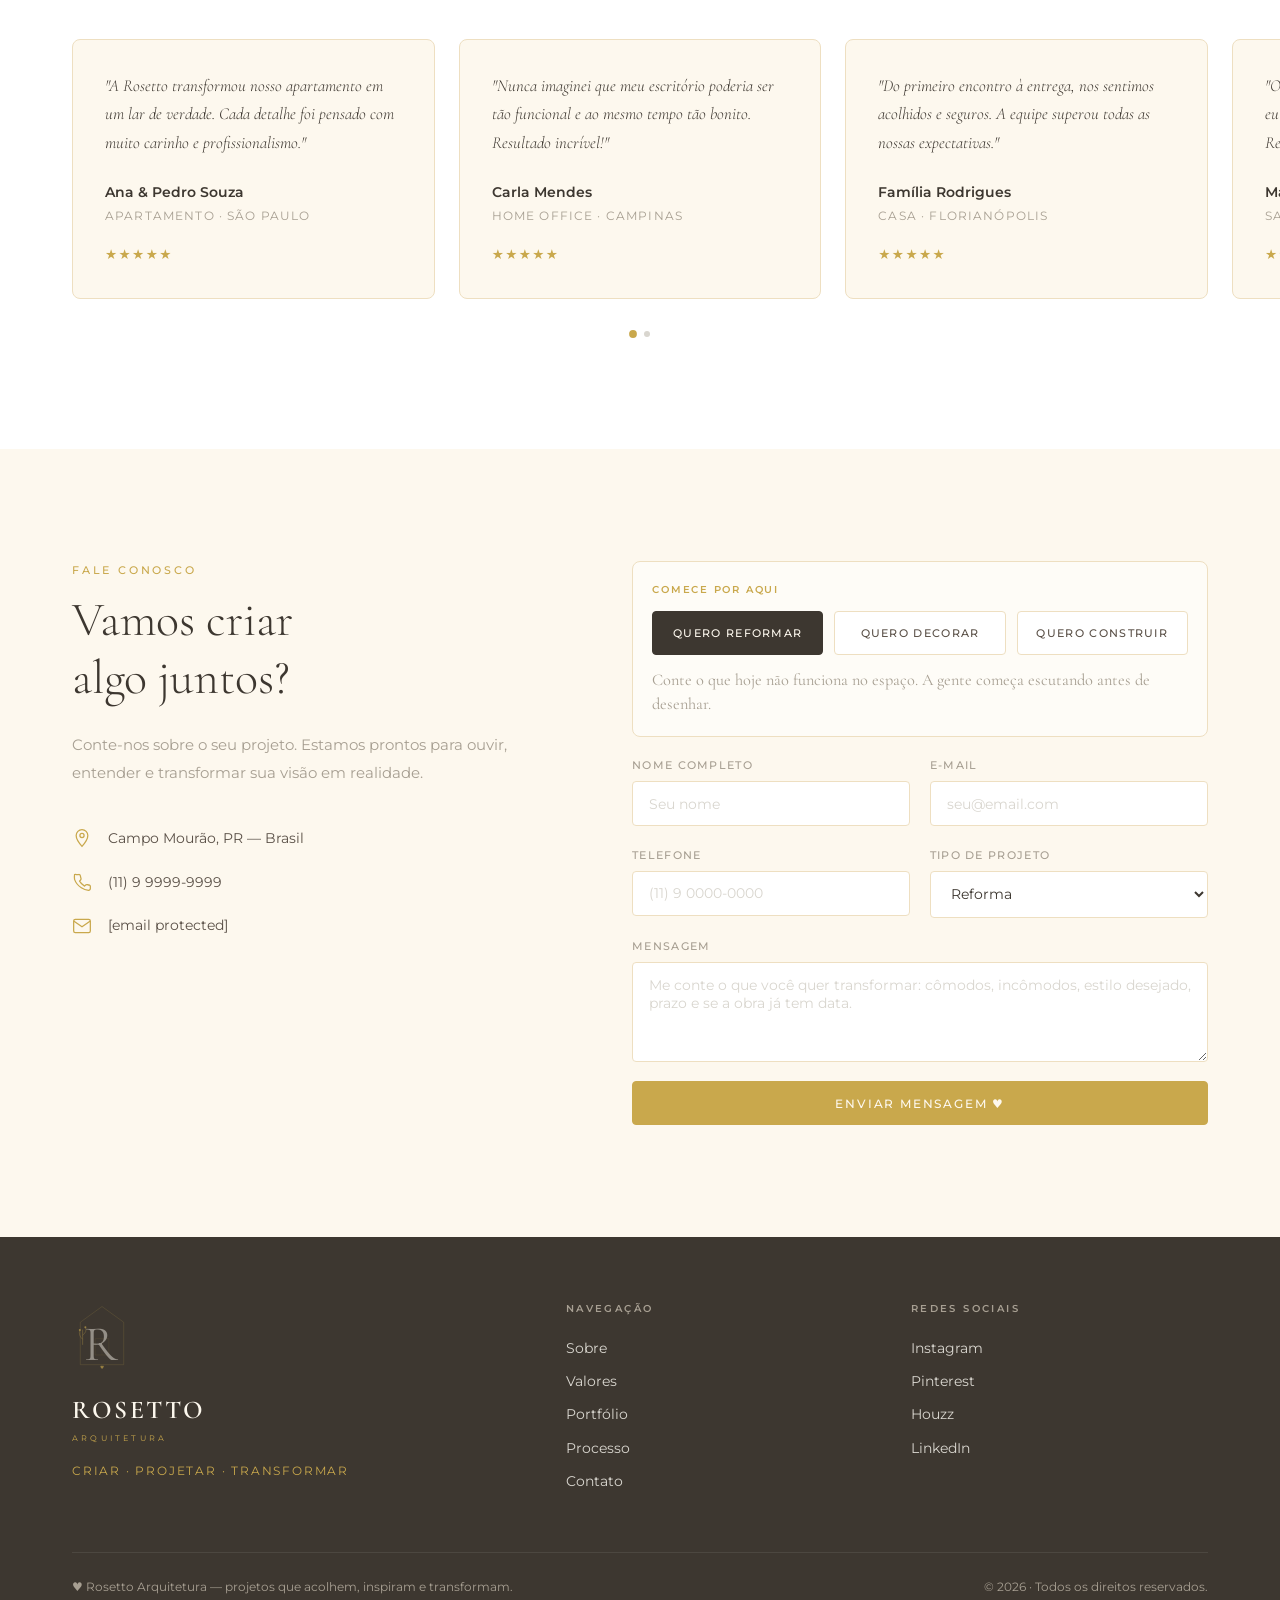
==== commit ea51ae36: "2 ambientes" ====
--- a/index.html
+++ b/index.html
@@ -14,7 +14,7 @@
 
   <!-- NAV -->
   <header class="nav" id="nav">
-    <div class="nav__logo">
+    <div class="nav__logo" role="link" tabindex="0" data-switch-url="psicologa/index.html" aria-label="Ir para Psicologia Rosetto">
       <span class="nav__logo-name">ROSETTO</span>
       <span class="nav__logo-sub">ARQUITETURA</span>
     </div>
@@ -54,7 +54,7 @@
   <section class="hero" id="inicio">
     <div class="hero__sun" aria-hidden="true"></div>
     <div class="hero__particles" id="heroParticles" aria-hidden="true"></div>
-    <div class="hero__logo-wrap reveal">
+    <div class="hero__logo-wrap reveal" role="link" tabindex="0" data-switch-url="psicologa/index.html" aria-label="Ir para Psicologia Rosetto">
       <img
         src="logo.png"
         alt="Rosetto Arquitetura — projetos que acolhem, inspiram e transformam"
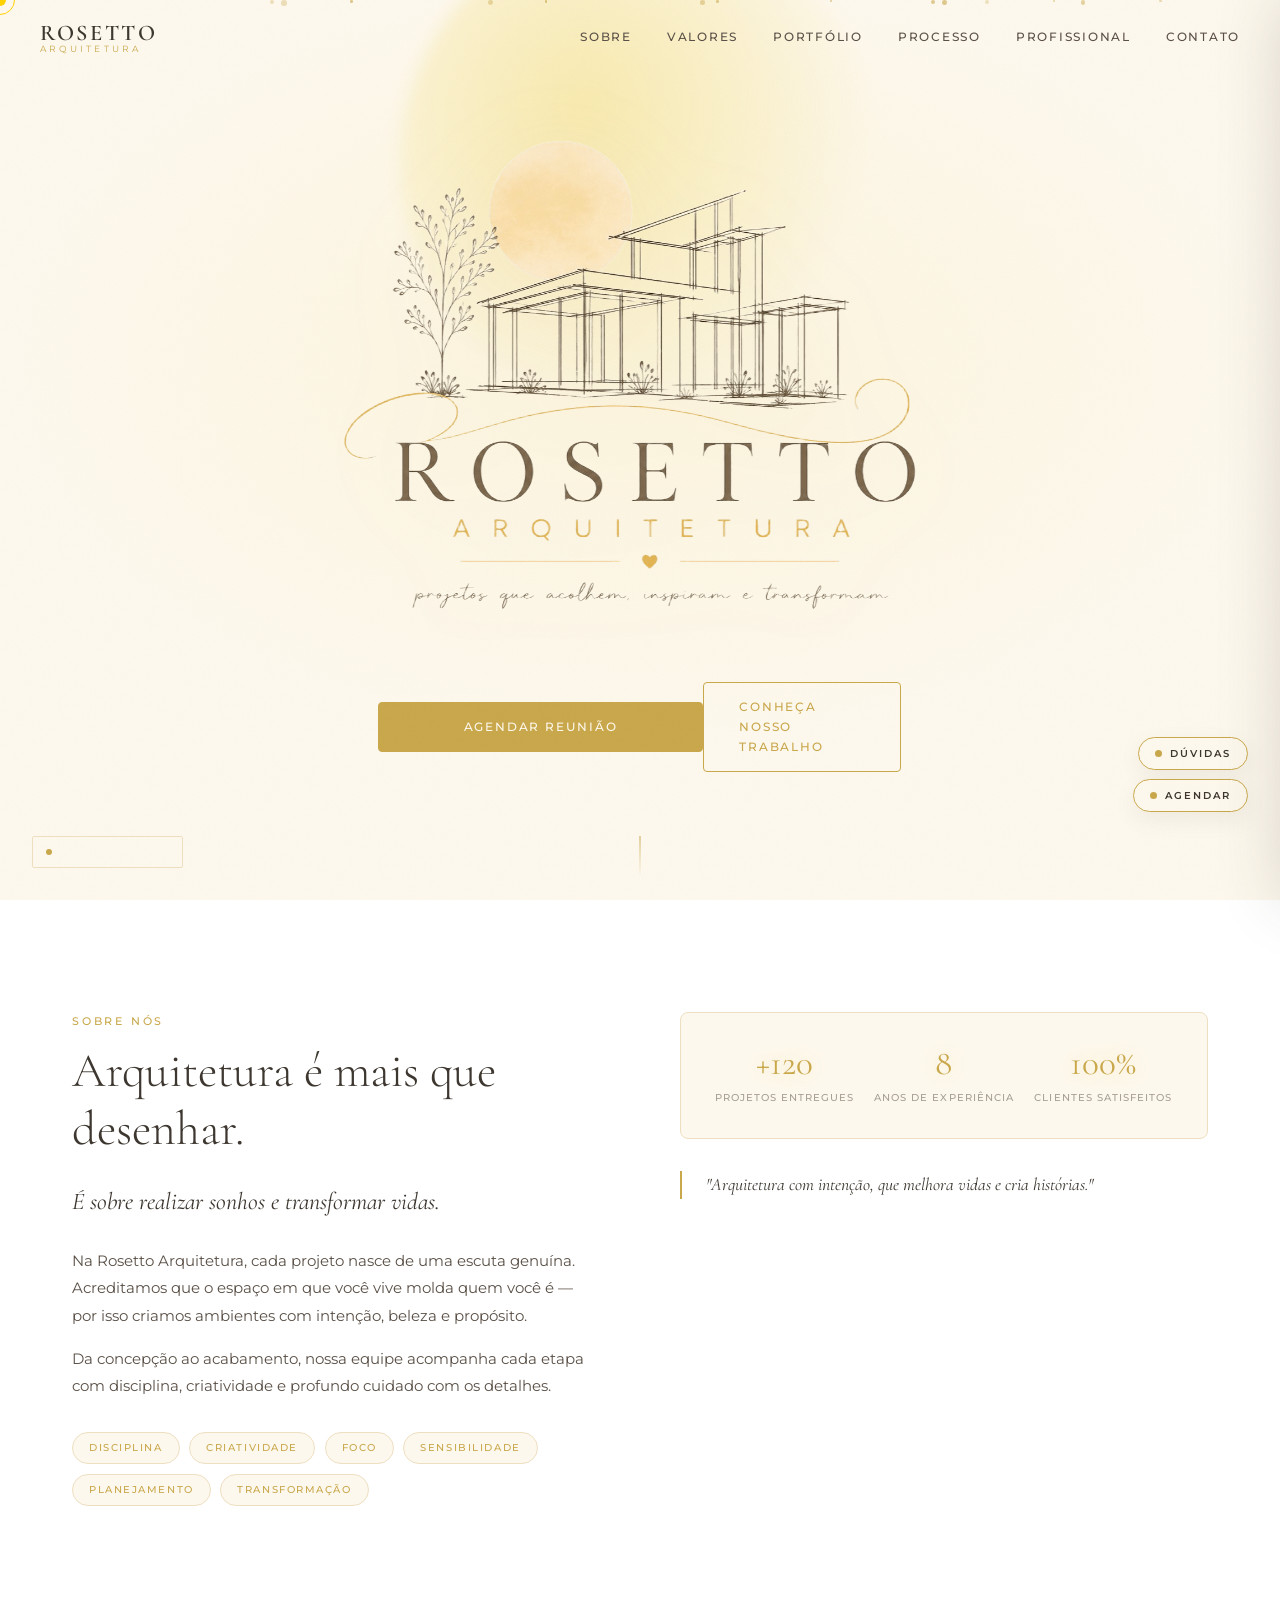
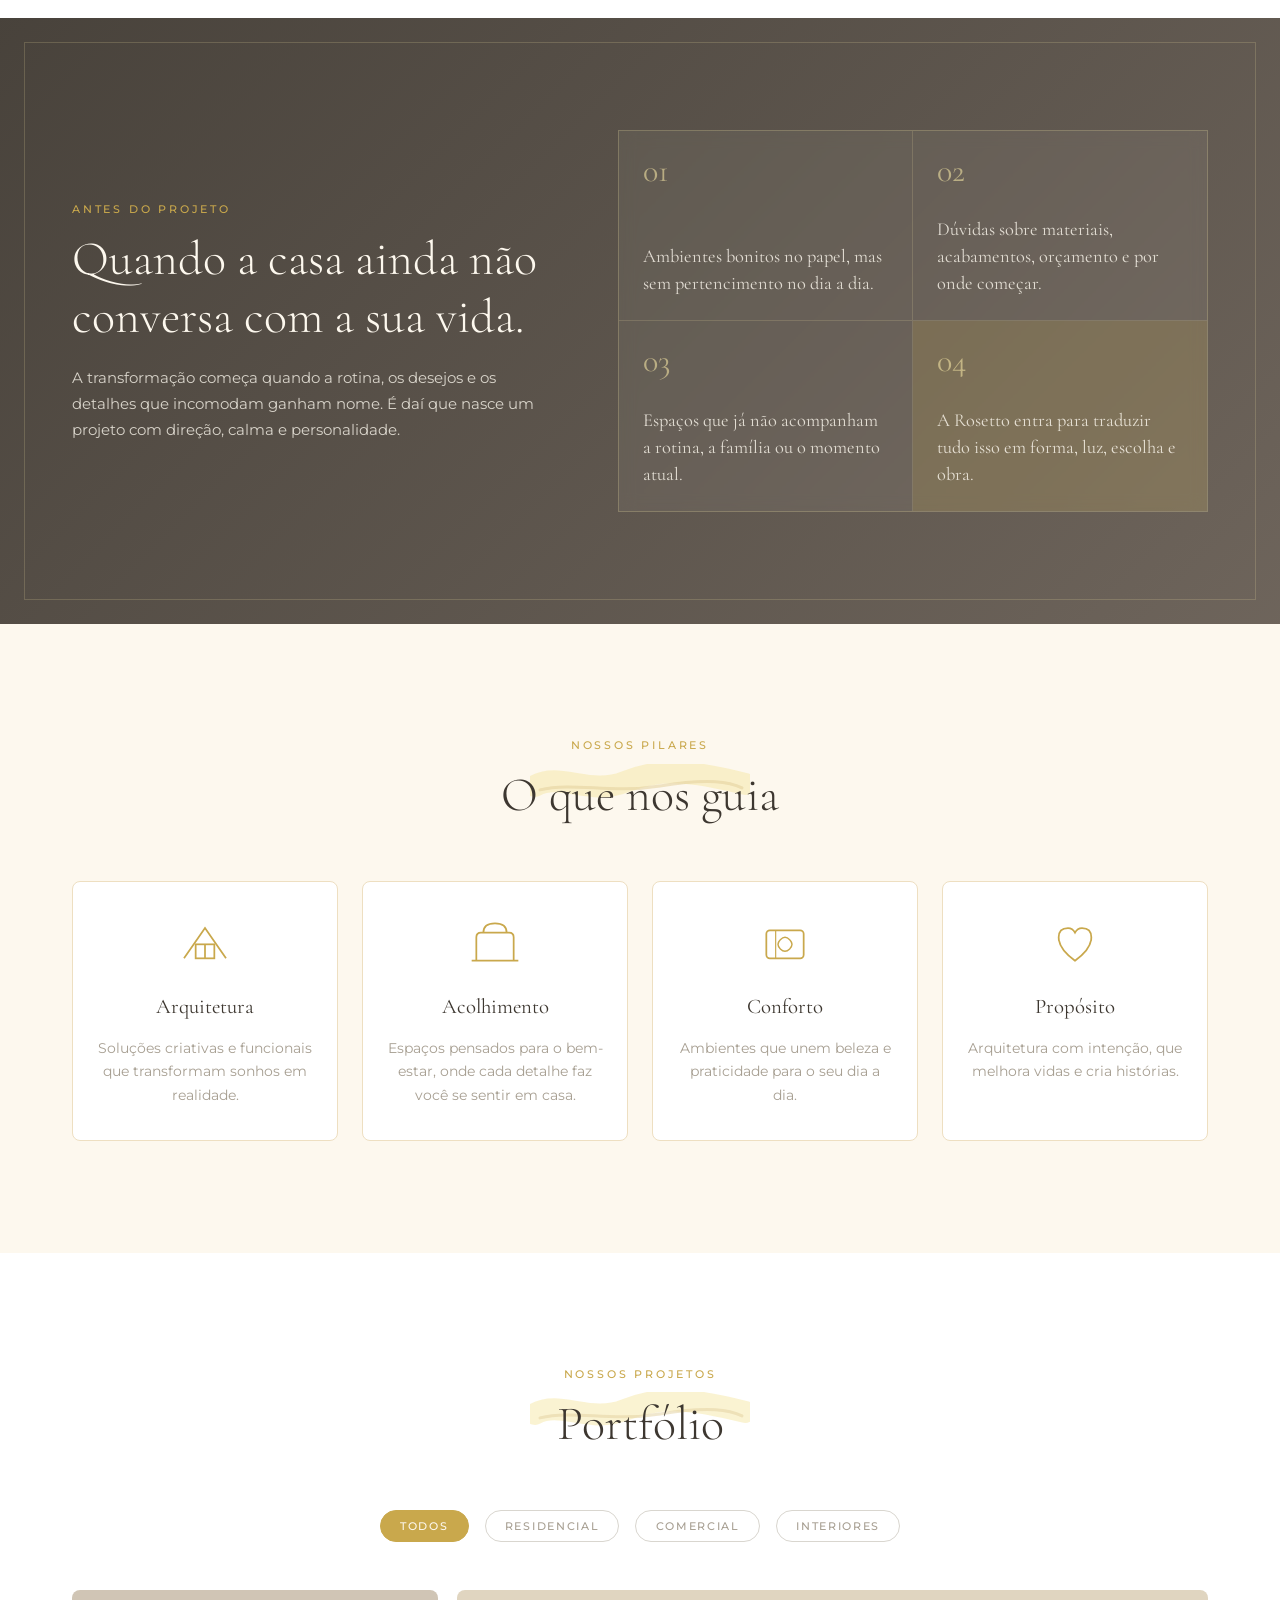
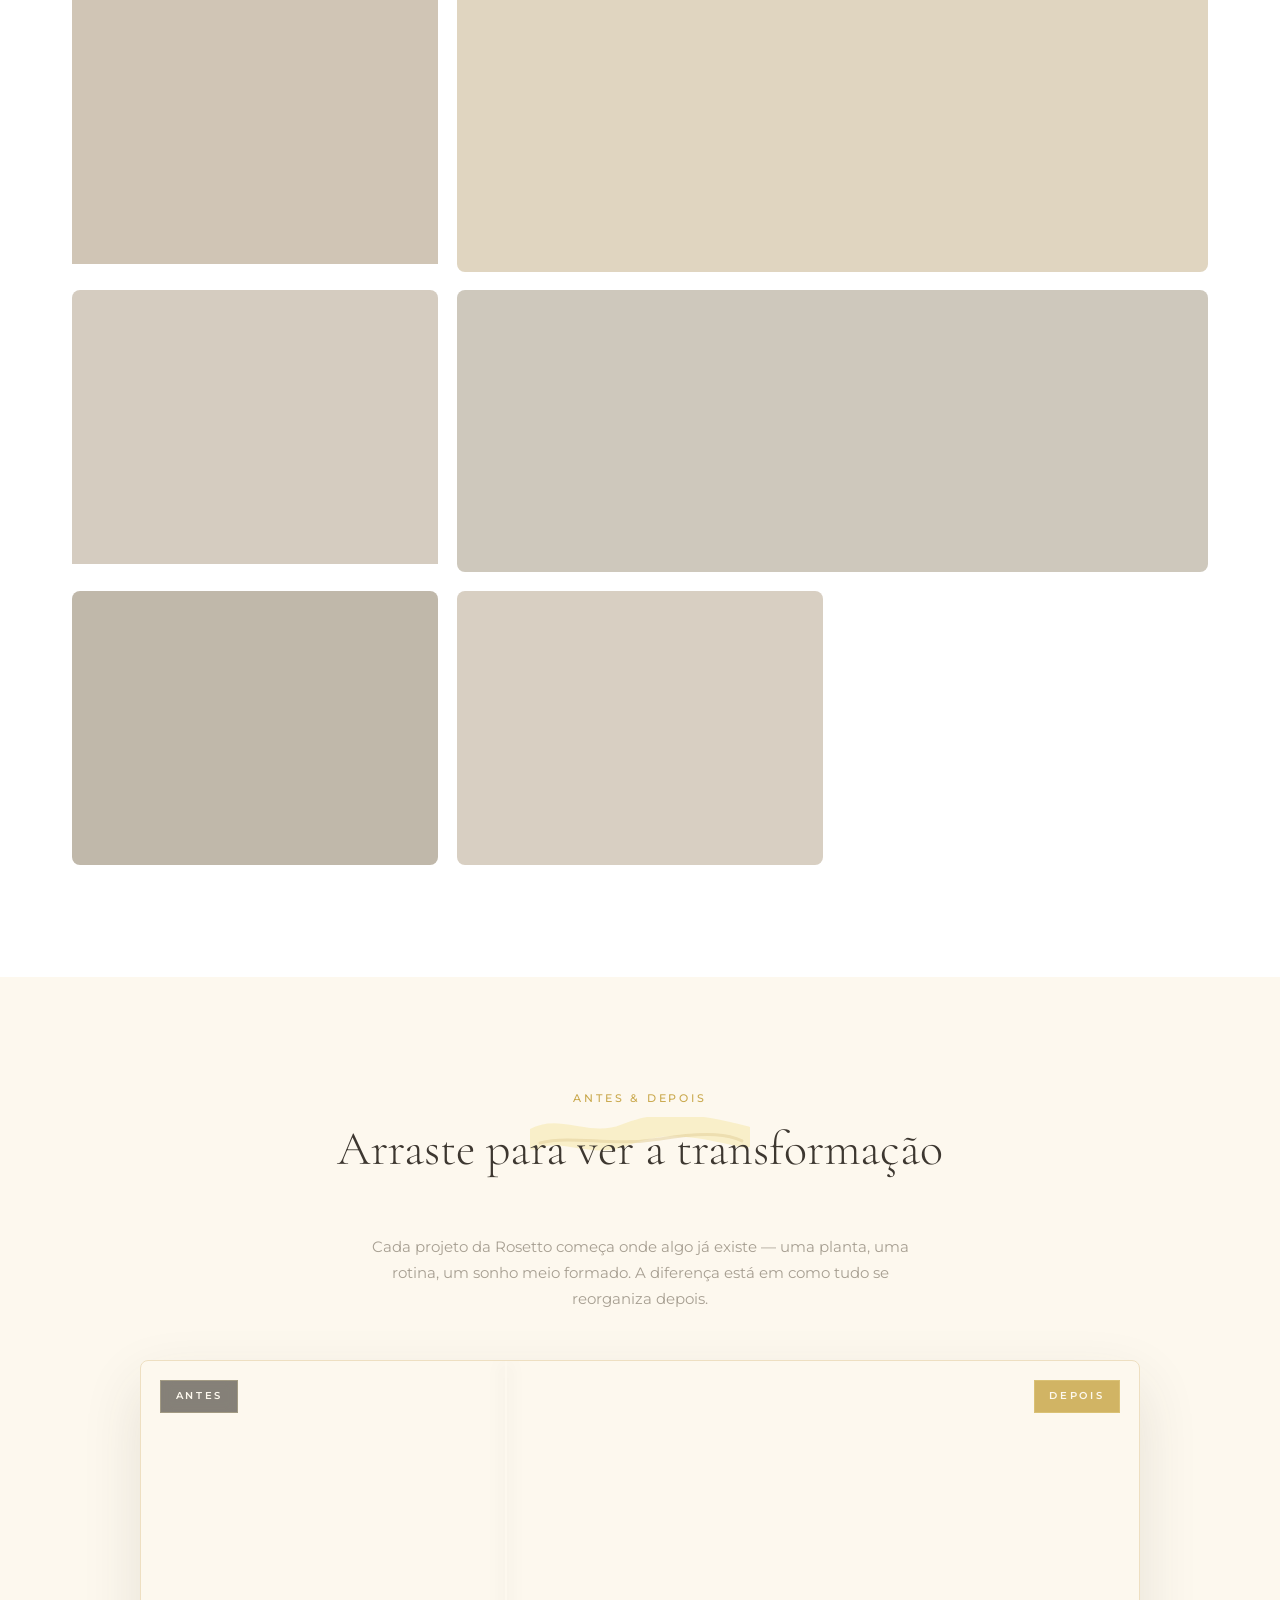
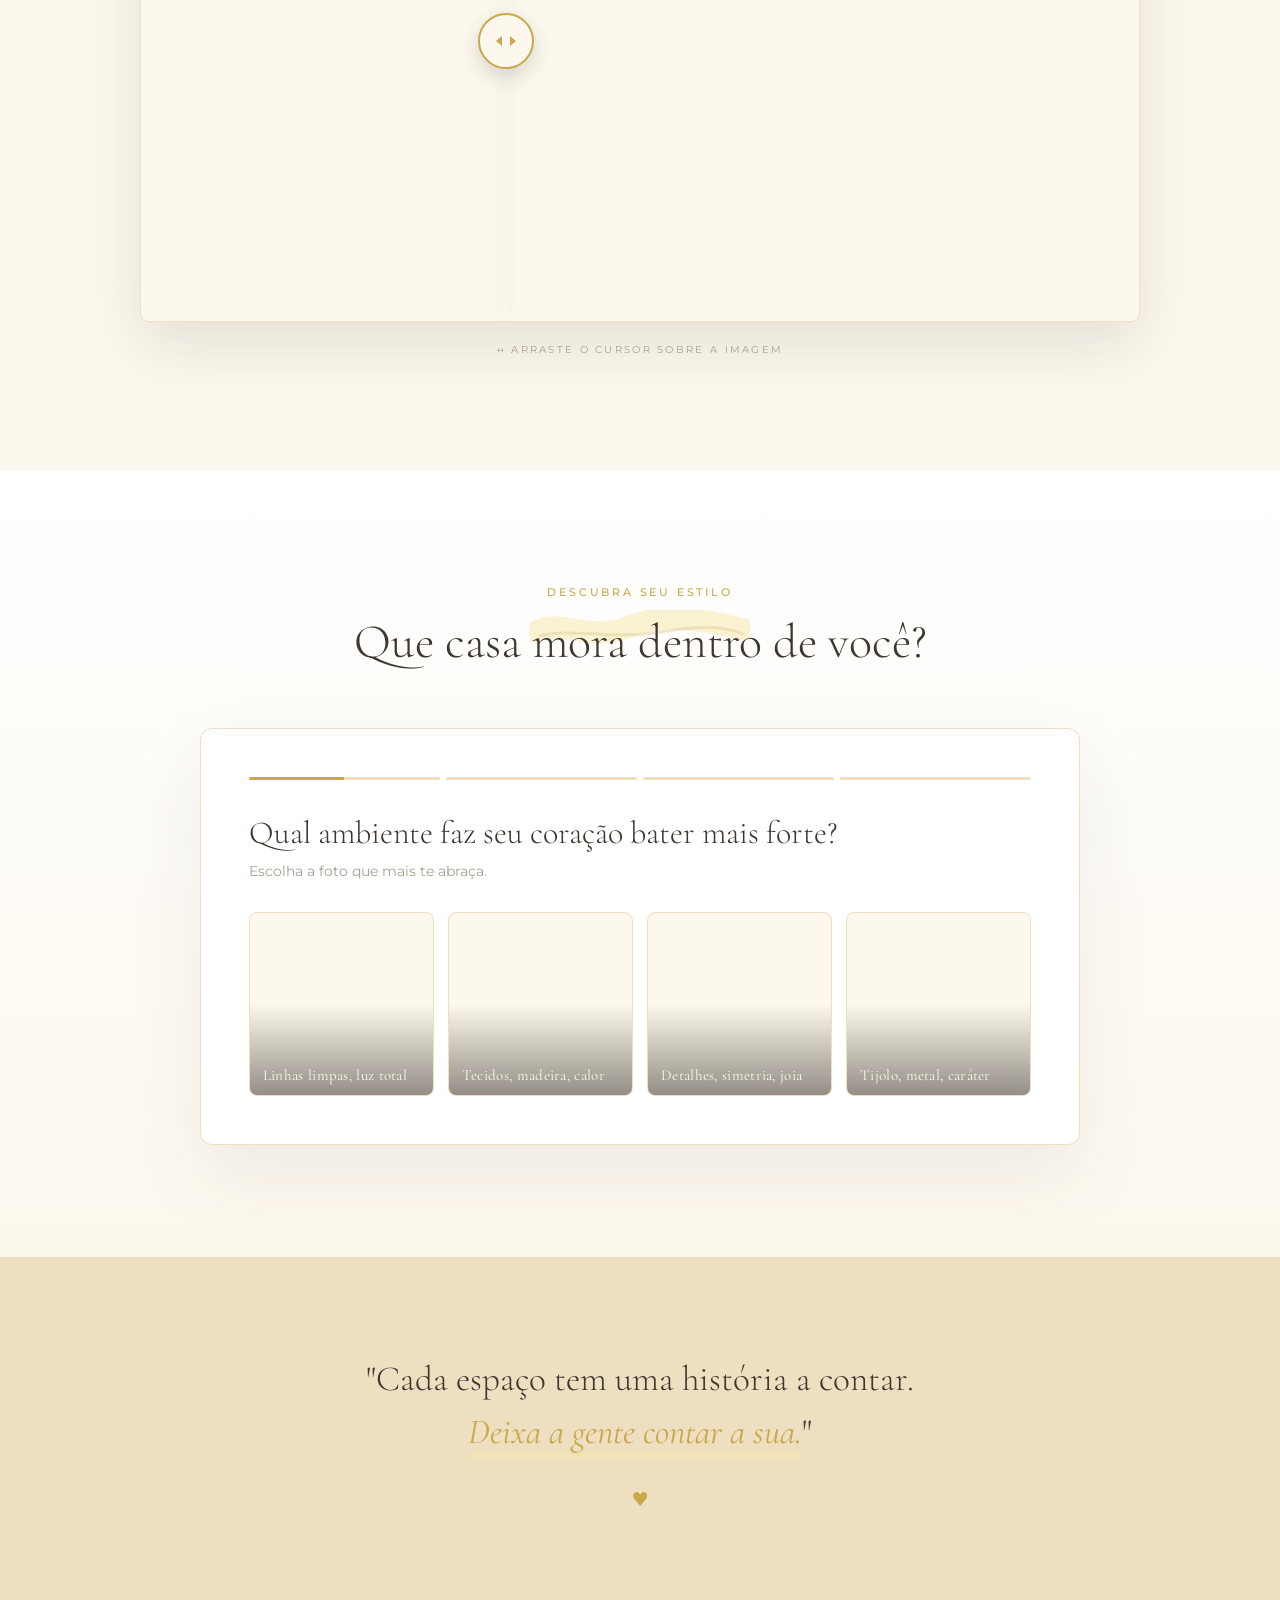
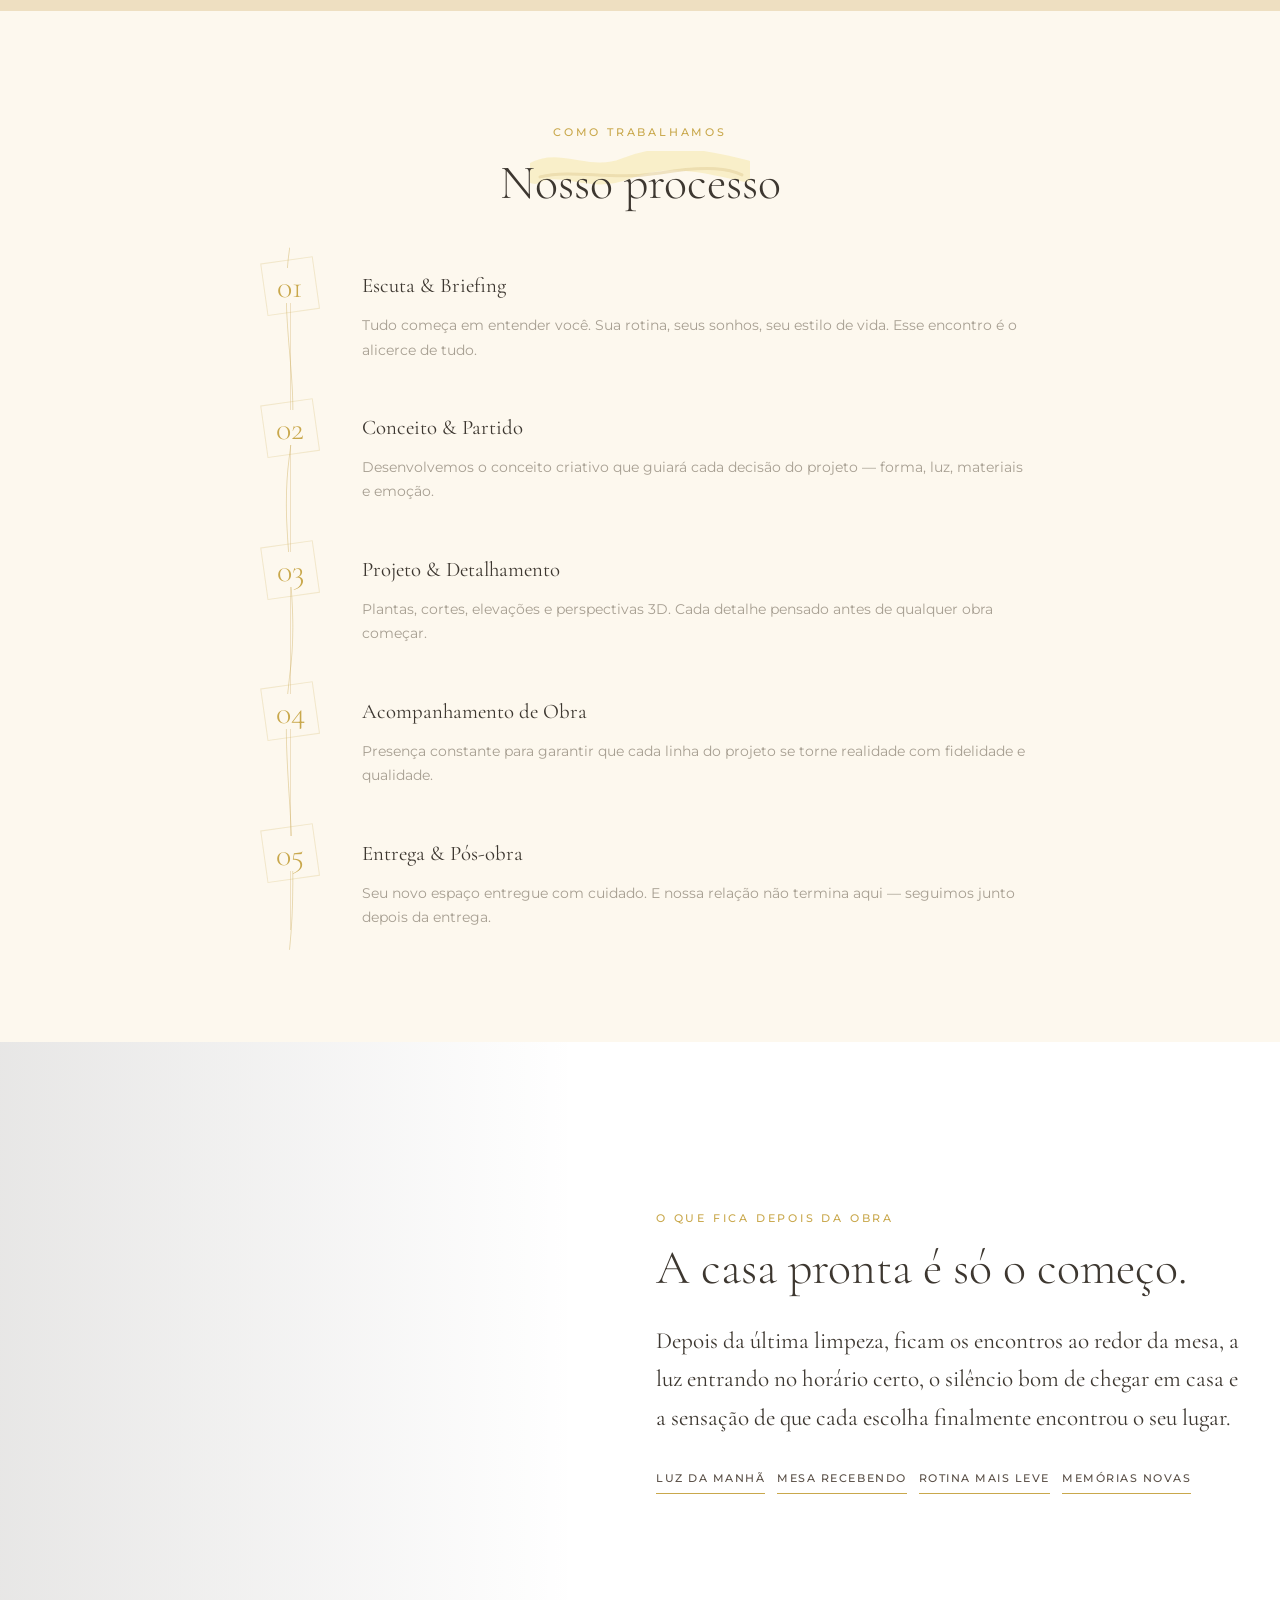
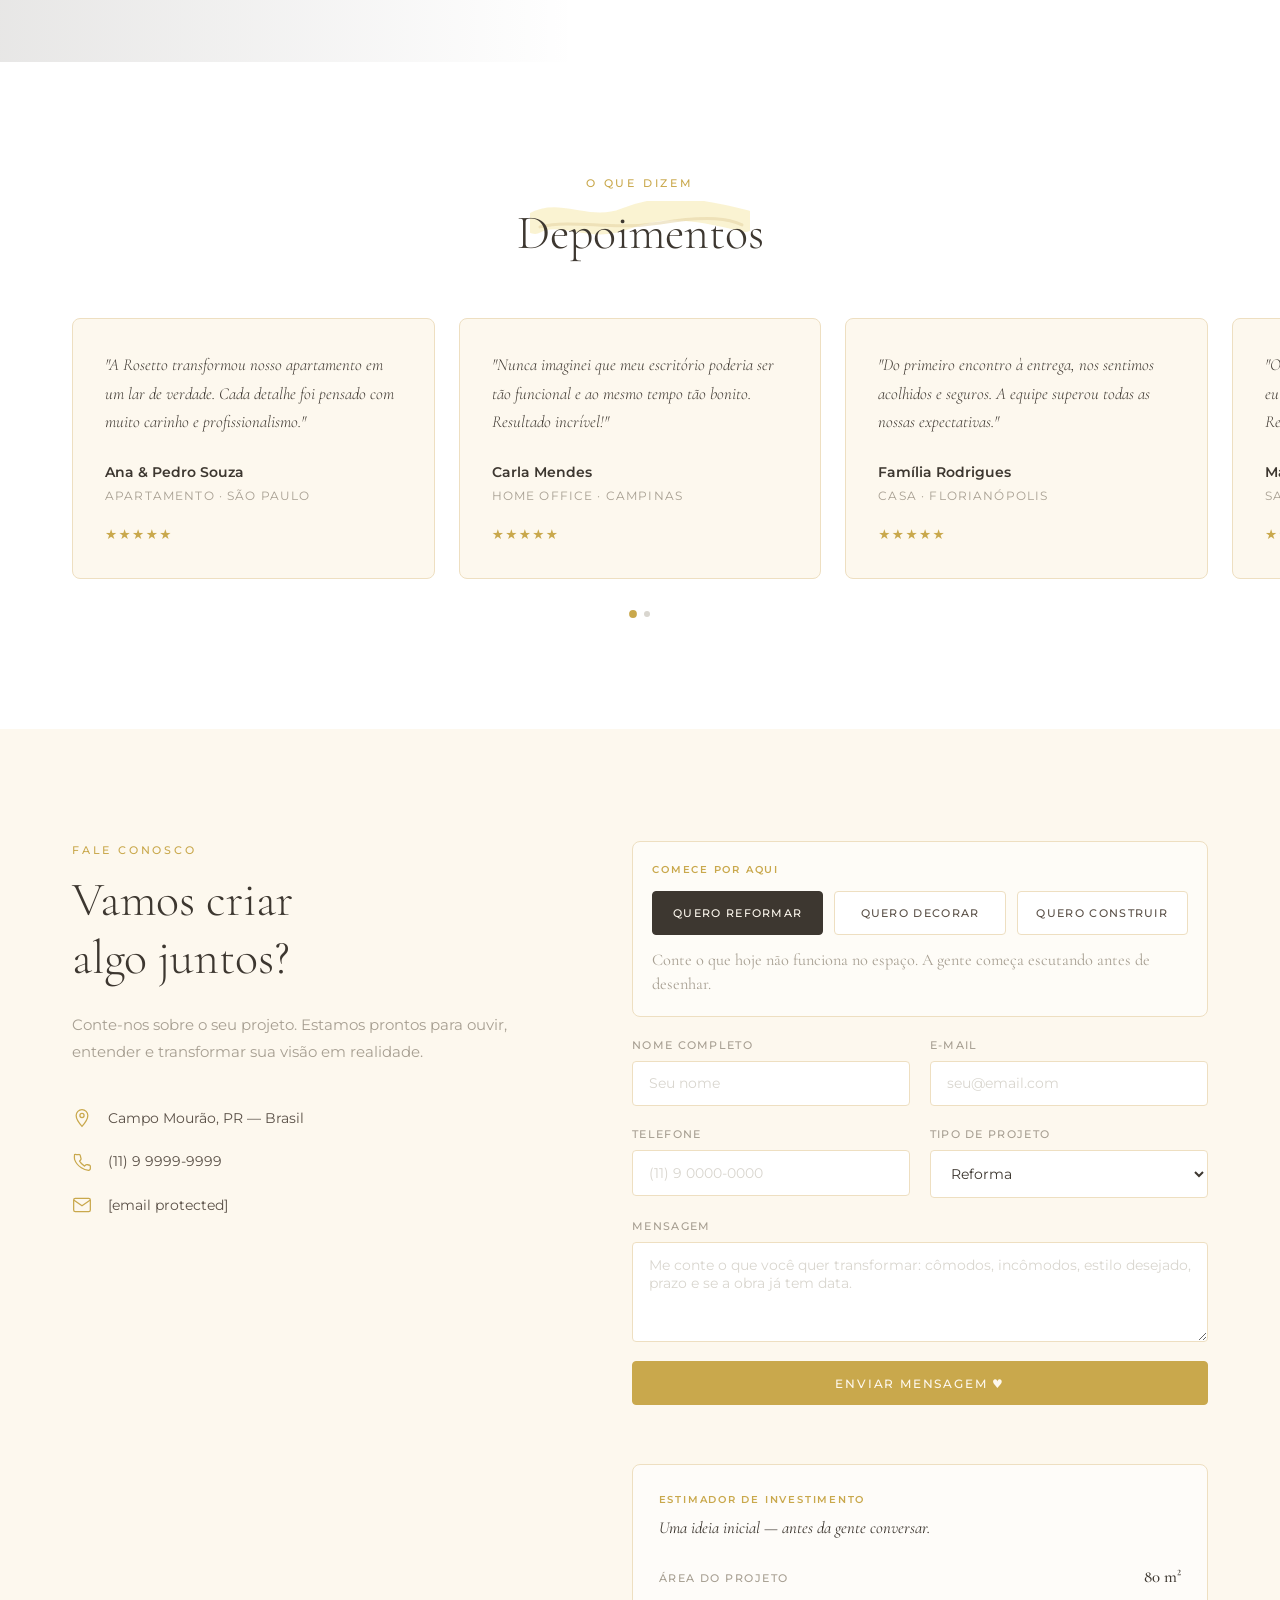
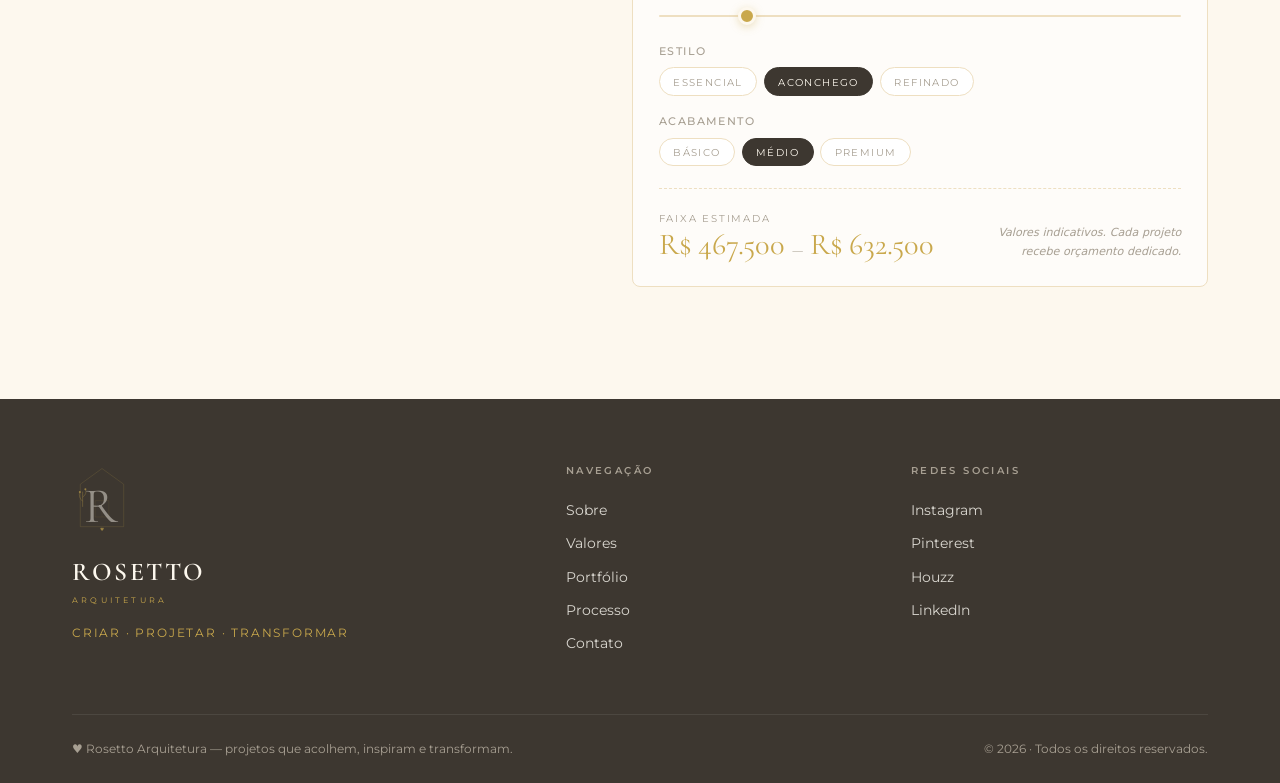
==== commit 7d98597e: "commit" ====
--- a/index.html
+++ b/index.html
@@ -6,6 +6,7 @@
   <title>Rosetto Arquitetura</title>
   <link rel="icon" href="favicon.svg" type="image/svg+xml" />
   <link rel="stylesheet" href="style.css" />
+  <link rel="stylesheet" href="style-extras.css" />
   <link rel="preconnect" href="https://fonts.googleapis.com" />
   <link rel="preconnect" href="https://fonts.gstatic.com" crossorigin />
   <link href="https://fonts.googleapis.com/css2?family=Cormorant+Garamond:ital,wght@0,300;0,400;0,600;1,300;1,400&family=Montserrat:wght@300;400;500;600&display=swap" rel="stylesheet" />
@@ -23,6 +24,7 @@
       <a href="#valores">Valores</a>
       <a href="#portfolio">Portfólio</a>
       <a href="#processo">Processo</a>
+      <a href="#" data-open-modal="prof">Profissional</a>
       <a href="#contato">Contato</a>
     </nav>
     <button class="nav__toggle" id="navToggle" aria-label="Menu">
@@ -42,7 +44,8 @@
       <a href="#valores"   class="mobile-menu__link" data-num="02">Valores</a>
       <a href="#portfolio" class="mobile-menu__link" data-num="03">Portfólio</a>
       <a href="#processo"  class="mobile-menu__link" data-num="04">Processo</a>
-      <a href="#contato"   class="mobile-menu__link" data-num="05">Contato</a>
+      <a href="#"          class="mobile-menu__link" data-num="05" data-open-modal="prof">Profissional</a>
+      <a href="#contato"   class="mobile-menu__link" data-num="06">Contato</a>
     </nav>
     <div class="mobile-menu__footer">
       <span><span class="heart">♥</span> &nbsp; projetos que acolhem</span>
@@ -62,6 +65,7 @@
       />
     </div>
     <div class="hero__cta reveal">
+      <a href="#" class="btn btn--primary" data-open-modal="agendar">Agendar reunião</a>
       <a href="#sobre" class="btn btn--outline">Conheça nosso trabalho</a>
     </div>
     <!-- Indicador fixo no fundo do hero, sempre visível -->
@@ -315,6 +319,40 @@
     </div>
   </section>
 
+  <!-- ANTES & DEPOIS — slider arrastável -->
+  <section class="antes-depois" id="antes-depois">
+    <div class="container">
+      <div class="section-header reveal">
+        <p class="section-label">Antes & Depois</p>
+        <h2 class="section-title">Arraste para ver a transformação</h2>
+      </div>
+      <div class="antes-depois__intro reveal">
+        <p>Cada projeto da Rosetto começa onde algo já existe — uma planta, uma rotina, um sonho meio formado. A diferença está em como tudo se reorganiza depois.</p>
+      </div>
+      <div class="compare reveal" role="slider" aria-label="Comparar antes e depois">
+        <div class="compare__layer compare__layer--before"></div>
+        <div class="compare__layer compare__layer--after"></div>
+        <span class="compare__label compare__label--before">Antes</span>
+        <span class="compare__label compare__label--after">Depois</span>
+        <div class="compare__handle">
+          <div class="compare__knob"></div>
+        </div>
+      </div>
+      <p class="compare__hint reveal">↔ arraste o cursor sobre a imagem</p>
+    </div>
+  </section>
+
+  <!-- QUIZ — Descubra seu estilo -->
+  <section class="quiz" id="quiz">
+    <div class="container">
+      <div class="section-header reveal">
+        <p class="section-label">Descubra seu estilo</p>
+        <h2 class="section-title">Que casa mora dentro de você?</h2>
+      </div>
+      <div class="quiz__inner reveal"></div>
+    </div>
+  </section>
+
   <!-- FRASE DESTAQUE -->
   <section class="quote-section">
     <div class="container">
@@ -533,6 +571,51 @@
           <button type="submit" class="btn btn--primary form-group--full">Enviar mensagem ♥</button>
           <div class="form-success" id="formSuccess">
             Mensagem enviada com sucesso! Em breve entraremos em contato. ♥
+          </div>
+
+          <!-- Estimador de Investimento -->
+          <div class="estimator form-group--full">
+            <p class="estimator__title">Estimador de investimento</p>
+            <p class="estimator__sub">Uma ideia inicial — antes da gente conversar.</p>
+
+            <div class="estimator__row">
+              <div class="estimator__row-head">
+                <span class="estimator__row-label">Área do projeto</span>
+                <span class="estimator__row-value" data-est-val="area">80 m²</span>
+              </div>
+              <input type="range" min="20" max="400" step="5" value="80"
+                     class="estimator__slider" data-est="area" aria-label="Área em metros quadrados" />
+            </div>
+
+            <div class="estimator__row">
+              <div class="estimator__row-head">
+                <span class="estimator__row-label">Estilo</span>
+              </div>
+              <div class="estimator__chips">
+                <button type="button" class="estimator__chip" data-est-style="basico">Essencial</button>
+                <button type="button" class="estimator__chip active" data-est-style="aconchego">Aconchego</button>
+                <button type="button" class="estimator__chip" data-est-style="refinado">Refinado</button>
+              </div>
+            </div>
+
+            <div class="estimator__row">
+              <div class="estimator__row-head">
+                <span class="estimator__row-label">Acabamento</span>
+              </div>
+              <div class="estimator__chips">
+                <button type="button" class="estimator__chip" data-est-finish="basico">Básico</button>
+                <button type="button" class="estimator__chip active" data-est-finish="medio">Médio</button>
+                <button type="button" class="estimator__chip" data-est-finish="premium">Premium</button>
+              </div>
+            </div>
+
+            <div class="estimator__output">
+              <div>
+                <p class="estimator__output-label">Faixa estimada</p>
+                <p class="estimator__output-range" data-est-range>R$ 0 — R$ 0</p>
+              </div>
+              <p class="estimator__output-note">Valores indicativos. Cada projeto recebe orçamento dedicado.</p>
+            </div>
           </div>
         </form>
       </div>
@@ -595,5 +678,137 @@
   <button class="scroll-top" id="scrollTop" aria-label="Voltar ao topo">↑</button>
 
   <script data-cfasync="false" src="/cdn-cgi/scripts/5c5dd728/cloudflare-static/email-decode.min.js"></script><script src="script.js"></script>
+  <script>
+  window.ROSETTO_CONFIG = {
+    heroTrail: 'none',
+    railSections: [
+      { id: 'sobre',         label: 'Sobre'           },
+      { id: 'antes',         label: 'Antes'           },
+      { id: 'valores',       label: 'Valores'         },
+      { id: 'portfolio',     label: 'Portfólio'       },
+      { id: 'antes-depois',  label: 'Antes & Depois'  },
+      { id: 'quiz',          label: 'Seu Estilo'      },
+      { id: 'processo',      label: 'Processo'        },
+      { id: 'contato',       label: 'Contato'         }
+    ],
+    quizResultLabel: 'Seu estilo é',
+    quizQuestions: [
+      { q: 'Qual ambiente faz seu coração bater mais forte?', sub: 'Escolha a foto que mais te abraça.',
+        options: [
+          { id:'min',    label:'Linhas limpas, luz total', img:'https://images.unsplash.com/photo-1600585154340-be6161a56a0c?auto=format&fit=crop&w=600&q=80' },
+          { id:'aconch', label:'Tecidos, madeira, calor',  img:'https://images.unsplash.com/photo-1493663284031-b7e3aefcae8e?auto=format&fit=crop&w=600&q=80' },
+          { id:'class',  label:'Detalhes, simetria, joia', img:'https://images.unsplash.com/photo-1615873968403-89e068629265?auto=format&fit=crop&w=600&q=80' },
+          { id:'ind',    label:'Tijolo, metal, caráter',   img:'https://images.unsplash.com/photo-1505691938895-1758d7feb511?auto=format&fit=crop&w=600&q=80' }
+        ]},
+      { q: 'Como você prefere começar a manhã em casa?', sub: 'O ritual diz muito sobre o espaço ideal.',
+        options: [
+          { id:'min',    label:'Janela aberta, silêncio', img:'https://images.unsplash.com/photo-1522708323590-d24dbb6b0267?auto=format&fit=crop&w=600&q=80' },
+          { id:'aconch', label:'Café na mesa de madeira', img:'https://images.unsplash.com/photo-1559329007-40df8a9345d8?auto=format&fit=crop&w=600&q=80' },
+          { id:'class',  label:'Sala de leitura',         img:'https://images.unsplash.com/photo-1513694203232-719a280e022f?auto=format&fit=crop&w=600&q=80' },
+          { id:'ind',    label:'Cozinha aberta, vinil',   img:'https://images.unsplash.com/photo-1556909114-f6e7ad7d3136?auto=format&fit=crop&w=600&q=80' }
+        ]},
+      { q: 'Sua paleta favorita é mais…', sub: 'Cores moldam o sentimento da casa.',
+        options: [
+          { id:'min',    label:'Branco, areia, gesso',     img:'https://images.unsplash.com/photo-1618221195710-dd6b41faaea6?auto=format&fit=crop&w=600&q=80' },
+          { id:'aconch', label:'Terracota, oliva, mel',    img:'https://images.unsplash.com/photo-1567016526105-22da7c13161a?auto=format&fit=crop&w=600&q=80' },
+          { id:'class',  label:'Off-white, dourado, ônix', img:'https://images.unsplash.com/photo-1616137466211-f939a420be84?auto=format&fit=crop&w=600&q=80' },
+          { id:'ind',    label:'Grafite, ferrugem, couro', img:'https://images.unsplash.com/photo-1521334884684-d80222895322?auto=format&fit=crop&w=600&q=80' }
+        ]},
+      { q: 'O que não pode faltar na casa dos seus sonhos?', sub: 'Escolha a peça que te define.',
+        options: [
+          { id:'min',    label:'Pé-direito alto',          img:'https://images.unsplash.com/photo-1571508601891-ca5e7a713859?auto=format&fit=crop&w=600&q=80' },
+          { id:'aconch', label:'Lareira ou ofurô',         img:'https://images.unsplash.com/photo-1583847268964-b28dc8f51f92?auto=format&fit=crop&w=600&q=80' },
+          { id:'class',  label:'Hall de entrada generoso', img:'https://images.unsplash.com/photo-1600210491892-03d54c0aaf87?auto=format&fit=crop&w=600&q=80' },
+          { id:'ind',    label:'Loft com mezanino',         img:'https://images.unsplash.com/photo-1554995207-c18c203602cb?auto=format&fit=crop&w=600&q=80' }
+        ]}
+    ],
+    quizResults: {
+      min:    { name:'Minimalista Sereno',     body:'Você busca silêncio visual, luz natural protagonista e materiais que envelhecem com elegância. Espaços que respiram.', tags:['Luz natural','Linhas limpas','Materiais nobres','Vazios intencionais'], filter:'residencial', scrollTo:'portfolio', cta:'Ver projetos do meu estilo' },
+      aconch: { name:'Aconchego Contemporâneo', body:'Você ama uma casa que abraça. Madeiras quentes, tecidos macios, iluminação dourada e cantos que convidam a ficar.',                  tags:['Tons quentes','Texturas','Iluminação acolhedora','Cantos de leitura'], filter:'interiores', scrollTo:'portfolio', cta:'Ver projetos do meu estilo' },
+      class:  { name:'Clássico Refinado',       body:'Detalhe, simetria e materiais que contam história. Sua casa é elegante, atemporal e cheia de pequenos rituais.',                          tags:['Simetria','Detalhes','Atemporalidade','Marcenaria'], filter:'residencial', scrollTo:'portfolio', cta:'Ver projetos do meu estilo' },
+      ind:    { name:'Industrial Quente',      body:'Você gosta de caráter. Pé-direito alto, materiais expostos, mas sempre com camadas de conforto que humanizam o concreto.',          tags:['Materiais expostos','Pé-direito','Iluminação dramática','Mix de eras'], filter:'comercial', scrollTo:'portfolio', cta:'Ver projetos do meu estilo' }
+    },
+    projects: {
+      1: { title:'Casa Contemporânea',     cat:'Residencial', loc:'São Paulo · 2024',
+           desc:'"Buscamos uma casa que respeita o tempo do dia. A luz da manhã entra na cozinha; ao final da tarde, banha o living. A planta foi pensada ao redor desses dois momentos."',
+           specs:[['220 m²','Área construída'],['8 meses','Duração do projeto'],['3','Pavimentos'],['LEED Gold','Sustentabilidade']],
+           imgs:['https://images.unsplash.com/photo-1600596542815-ffad4c1539a9?auto=format&fit=crop&w=1200&q=80','https://images.unsplash.com/photo-1600585154526-990dced4db0d?auto=format&fit=crop&w=1200&q=80','https://images.unsplash.com/photo-1600210492493-0946911123ea?auto=format&fit=crop&w=1200&q=80'] },
+      2: { title:'Sala Living Serena',     cat:'Interiores',  loc:'Campinas · 2025',
+           desc:'"O living foi pensado para conversar com a varanda. Tecidos leves, marcenaria sob medida e uma paleta de areia e oliva."',
+           specs:[['68 m²','Área'],['3 meses','Projeto'],['Sob medida','Marcenaria'],['Natural','Iluminação']],
+           imgs:['https://images.unsplash.com/photo-1616486338812-3dadae4b4ace?auto=format&fit=crop&w=1200&q=80','https://images.unsplash.com/photo-1505691938895-1758d7feb511?auto=format&fit=crop&w=1200&q=80','https://images.unsplash.com/photo-1493663284031-b7e3aefcae8e?auto=format&fit=crop&w=1200&q=80'] },
+      3: { title:'Suíte Master',           cat:'Interiores',  loc:'Santos · 2024',
+           desc:'"Hotel em casa: privacidade, banho como ritual, iluminação cênica em três cenas, cama de pé-direito duplo."',
+           specs:[['32 m²','Área'],['Cenas','Iluminação'],['Walk-in','Closet'],['Spa','Banheiro']],
+           imgs:['https://images.unsplash.com/photo-1631049307264-da0ec9d70304?auto=format&fit=crop&w=1200&q=80','https://images.unsplash.com/photo-1616137466211-f939a420be84?auto=format&fit=crop&w=1200&q=80','https://images.unsplash.com/photo-1522708323590-d24dbb6b0267?auto=format&fit=crop&w=1200&q=80'] },
+      4: { title:'Planta Aberta',          cat:'Residencial', loc:'Florianópolis · 2025',
+           desc:'"Cozinha como coração da casa. Bancada que vira mesa, ilha que vira bar, sala e jardim como uma coisa só."',
+           specs:[['145 m²','Área'],['Integrada','Planta'],['8 metros','Cozinha'],['Vista mar','Implantação']],
+           imgs:['https://images.unsplash.com/photo-1600210492493-0946911123ea?auto=format&fit=crop&w=1200&q=80','https://images.unsplash.com/photo-1567016526105-22da7c13161a?auto=format&fit=crop&w=1200&q=80','https://images.unsplash.com/photo-1600585154340-be6161a56a0c?auto=format&fit=crop&w=1200&q=80'] },
+      5: { title:'Fachada Minimalista',    cat:'Comercial',   loc:'São Paulo · 2024',
+           desc:'"Uma marca tem fachada. Estudamos cada proporção, cada material, cada reflexo — o prédio é o primeiro outdoor."',
+           specs:[['310 m²','Área'],['12 meses','Obra'],['Pedra','Revestimento'],['LED','Iluminação']],
+           imgs:['https://images.unsplash.com/photo-1487958449943-2429e8be8625?auto=format&fit=crop&w=1200&q=80','https://images.unsplash.com/photo-1521334884684-d80222895322?auto=format&fit=crop&w=1200&q=80','https://images.unsplash.com/photo-1554995207-c18c203602cb?auto=format&fit=crop&w=1200&q=80'] },
+      6: { title:'Escritório Home',        cat:'Interiores',  loc:'Curitiba · 2025',
+           desc:'"Cabine de foco no apartamento. Acústica, biofilia e uma janela perfeita para o intervalo entre reuniões."',
+           specs:[['18 m²','Área'],['Acústica','Painel'],['Verde','Biofilia'],['Ergonomia','Estação']],
+           imgs:['https://images.unsplash.com/photo-1524758631624-e2822e304c36?auto=format&fit=crop&w=1200&q=80','https://images.unsplash.com/photo-1556909114-f6e7ad7d3136?auto=format&fit=crop&w=1200&q=80','https://images.unsplash.com/photo-1513694203232-719a280e022f?auto=format&fit=crop&w=1200&q=80'] }
+    },
+    profissional: {
+      kicker: 'Conheça',
+      name: 'Helena Rosetto',
+      role: 'Arquiteta & urbanista responsável',
+      lead: '“Acredito que projetar é, antes de tudo, ouvir. Cada planta nasce de uma rotina, não de um estilo. O estilo aparece depois — da escuta certa.”',
+      credentials: 'CAU/PR · A98765-4 · 8 anos de estúdio aberto',
+      photo: 'https://images.unsplash.com/photo-1573496359142-b8d87734a5a2?auto=format&fit=crop&w=900&q=80',
+      photoCaption: 'helena no estúdio — campo mourão',
+      contact: [
+        { label:'WhatsApp',  href:'#contato' },
+        { label:'Instagram', href:'#' },
+        { label:'LinkedIn',  href:'#' }
+      ],
+      tabs: [
+        { label:'Bio',
+          body:`<p>Helena Rosetto fundou o estúdio em 2018 depois de uma década em escritórios de arquitetura residencial em São Paulo e Curitiba. Sua história com a profissão começou cedo — desenhando plantas de casa nas folhas avulsas do caderno da escola.</p><p>Hoje conduz a Rosetto Arquitetura ao lado de uma equipe pequena, com a convicção de que cada projeto merece uma relação direta com quem assina. Aqui não tem terceirização de escuta.</p>` },
+        { label:'Formação',
+          body:`<p>Formação acadêmica voltada a arquitetura residencial, interiores e urbanismo sensível, com aprofundamento contínuo em sustentabilidade e iluminação natural.</p>`,
+          list:['UTFPR — Arquitetura e Urbanismo (2014)','Pós em Arquitetura de Interiores — IPOG (2017)','Curso Lighting Design — Belas Artes (2019)','Formação Lean Construction — IBEC (2021)','LEED Green Associate (2022)'] },
+        { label:'Abordagem',
+          body:`<p>Nosso método é simples e disciplinado: começamos sempre por uma etapa de escuta. Só depois desenhamos. Cada projeto tem trilha própria, mas alguns princípios não mudam:</p>`,
+          list:['Luz natural como primeiro material','Marcenaria sob medida','Materiais que envelhecem bem','Orçamento transparente desde a 1ª reunião','Visitas regulares de obra','Acompanhamento pós-entrega'] },
+        { label:'Onde encontrar',
+          body:`<p>Atendemos presencialmente em Campo Mourão (PR) e, mediante agenda, em todo o sul e sudeste do país. Reuniões iniciais podem ser online.</p><p><b>Estúdio:</b> Rua das Palmeiras, 1234 — Campo Mourão/PR<br><b>Horários:</b> Seg a sex · 09h às 18h<br><b>Whats:</b> (11) 9 9999-9999</p>` }
+      ]
+    },
+    faqTitle: 'Antes de você nos escrever',
+    faqSub: 'As perguntas que mais ouvimos por aqui.',
+    faq: [
+      { q:'Como começa um projeto com vocês?',
+        a:'Tudo começa numa reunião de escuta (online ou presencial). Não desenhamos nada antes de entender rotina, sonhos e orçamento. Esse encontro é gratuito.' },
+      { q:'Vocês atendem em outras cidades?',
+        a:'Sim. Atendemos em Campo Mourão, todo o Paraná e, sob agenda, no sul e sudeste. As reuniões iniciais e várias etapas seguintes podem ser feitas online.' },
+      { q:'Qual o valor médio de um projeto?',
+        a:'Trabalhamos com orçamento por escopo. O Estimador no fim do contato dá uma faixa indicativa por m², mas o número final vem depois da escuta inicial — nunca cobramos por estimativa.' },
+      { q:'Vocês acompanham a obra?',
+        a:'Sim, com visitas regulares (presenciais e remotas). Cada projeto tem cronograma com pontos de checagem e nosso compromisso é que aquilo que foi desenhado seja executado com fidelidade.' },
+      { q:'E se eu só quero decorar um ambiente?',
+        a:'Atendemos projetos completos e também projetos de interiores de um único ambiente. É só nos contar o que você quer transformar.' },
+      { q:'Quanto tempo leva um projeto?',
+        a:'Projetos de interiores levam em média 2 a 4 meses. Construções completas, de 6 a 18 meses dependendo do porte. Detalhamos o cronograma no contrato.' }
+    ],
+    agendar: {
+      label: 'Reunião inicial',
+      title: 'Vamos conversar sobre seu projeto',
+      sub: 'A primeira reunião é gratuita, com duração aproximada de 40min. Pode ser online ou presencial.',
+      slots: ['09:00','10:00','11:00','14:00','15:00','16:00','17:00','18:00']
+    },
+    fabs: [
+      { label:'Dúvidas', modal:'faq' },
+      { label:'Agendar', modal:'agendar' }
+    ],
+    easterMsg: 'Obrigado por brincar com a gente. <small>♥ projetos que acolhem</small>'
+  };
+  </script>
+  <script src="script-extras.js"></script>
 </body>
 </html>
--- a/style-extras.css
+++ b/style-extras.css
@@ -0,0 +1,1337 @@
+/* ==========================================
+   ROSETTO ARQUITETURA — EXTRAS (camadas novas)
+   Mantém variáveis e tom da style.css original
+   ========================================== */
+
+/* ==========================================
+   1) CURSOR BLUEPRINT — desenha linhas no hero
+   ========================================== */
+.hero__blueprint {
+  position: absolute;
+  inset: 0;
+  z-index: 0;
+  pointer-events: none;
+}
+.hero__blueprint svg {
+  width: 100%;
+  height: 100%;
+  display: block;
+}
+.hero__blueprint path,
+.hero__blueprint line,
+.hero__blueprint circle,
+.hero__blueprint rect {
+  fill: none;
+  stroke: var(--gold);
+  stroke-width: 1;
+  stroke-linecap: round;
+  opacity: 0.55;
+  transition: opacity 0.9s ease;
+}
+
+/* ==========================================
+   2) SCROLL RAIL — minimapa lateral
+   ========================================== */
+.scroll-rail {
+  position: fixed;
+  top: 50%;
+  right: 1.4rem;
+  transform: translateY(-50%);
+  z-index: 800;
+  display: flex;
+  flex-direction: column;
+  gap: 0.7rem;
+  padding: 0.9rem 0.7rem;
+  border: 1px solid rgba(201, 168, 76, 0.22);
+  background: rgba(253, 248, 238, 0.55);
+  backdrop-filter: blur(10px);
+  -webkit-backdrop-filter: blur(10px);
+  border-radius: 999px;
+  opacity: 0;
+  pointer-events: none;
+  transition: opacity 0.5s ease, transform 0.5s ease;
+}
+.scroll-rail.visible {
+  opacity: 1;
+  pointer-events: auto;
+}
+.scroll-rail__tick {
+  position: relative;
+  display: block;
+  width: 22px;
+  height: 2px;
+  background: rgba(201, 168, 76, 0.35);
+  border-radius: 2px;
+  cursor: pointer;
+  transition: width 0.35s ease, background 0.35s ease;
+}
+.scroll-rail__tick.active {
+  width: 34px;
+  background: var(--gold);
+}
+.scroll-rail__tick:hover {
+  background: var(--dark);
+}
+.scroll-rail__label {
+  position: absolute;
+  right: calc(100% + 14px);
+  top: 50%;
+  transform: translateY(-50%) translateX(8px);
+  font-family: var(--font-sans);
+  font-size: 0.58rem;
+  font-weight: 600;
+  letter-spacing: 0.22em;
+  text-transform: uppercase;
+  color: var(--dark);
+  background: rgba(253, 248, 238, 0.95);
+  border: 1px solid var(--beige);
+  padding: 0.35rem 0.7rem;
+  border-radius: 2px;
+  white-space: nowrap;
+  opacity: 0;
+  pointer-events: none;
+  transition: opacity 0.3s ease, transform 0.3s ease;
+}
+.scroll-rail__tick:hover .scroll-rail__label,
+.scroll-rail__tick.active .scroll-rail__label {
+  opacity: 1;
+  transform: translateY(-50%) translateX(0);
+}
+
+@media (max-width: 900px) {
+  .scroll-rail { display: none; }
+}
+
+/* ==========================================
+   4) ANTES & DEPOIS — slider arrastável
+   ========================================== */
+.antes-depois {
+  padding: 7rem 0;
+  background: var(--offwhite);
+}
+.antes-depois__intro {
+  text-align: center;
+  margin-bottom: 3rem;
+}
+.antes-depois__intro p {
+  max-width: 540px;
+  margin: 0 auto;
+  color: var(--gray);
+  font-size: 0.95rem;
+}
+
+.compare {
+  position: relative;
+  max-width: 1000px;
+  margin: 0 auto;
+  aspect-ratio: 16 / 9;
+  border-radius: 8px;
+  overflow: hidden;
+  cursor: ew-resize;
+  user-select: none;
+  border: 1px solid var(--beige);
+  box-shadow: 0 24px 60px rgba(61, 55, 48, 0.12);
+}
+.compare__layer {
+  position: absolute;
+  inset: 0;
+  background-size: cover;
+  background-position: center;
+}
+.compare__layer--before {
+  background-image: url('https://images.unsplash.com/photo-1581858726788-75bc0f6a952d?auto=format&fit=crop&w=1600&q=80');
+  filter: saturate(0.55) brightness(0.85) contrast(0.95);
+}
+.compare__layer--after {
+  background-image: url('https://images.unsplash.com/photo-1600585154526-990dced4db0d?auto=format&fit=crop&w=1600&q=80');
+  clip-path: inset(0 0 0 50%);
+  transition: clip-path 0.08s linear;
+}
+.compare__label {
+  position: absolute;
+  top: 1.2rem;
+  font-family: var(--font-sans);
+  font-size: 0.6rem;
+  font-weight: 600;
+  letter-spacing: 0.28em;
+  text-transform: uppercase;
+  color: var(--offwhite);
+  background: rgba(61, 55, 48, 0.62);
+  padding: 0.45rem 0.9rem;
+  backdrop-filter: blur(6px);
+  border: 1px solid rgba(246, 231, 166, 0.25);
+}
+.compare__label--before { left: 1.2rem; }
+.compare__label--after  { right: 1.2rem; background: rgba(201, 168, 76, 0.85); }
+
+.compare__handle {
+  position: absolute;
+  top: 0;
+  bottom: 0;
+  left: 50%;
+  width: 2px;
+  background: var(--offwhite);
+  transform: translateX(-50%);
+  pointer-events: none;
+  box-shadow: 0 0 18px rgba(0, 0, 0, 0.18);
+}
+.compare__knob {
+  position: absolute;
+  top: 50%;
+  left: 50%;
+  width: 56px;
+  height: 56px;
+  border-radius: 50%;
+  background: var(--offwhite);
+  border: 2px solid var(--gold);
+  transform: translate(-50%, -50%);
+  display: flex;
+  align-items: center;
+  justify-content: center;
+  font-family: var(--font-serif);
+  font-size: 1.2rem;
+  color: var(--gold);
+  font-weight: 600;
+  box-shadow: 0 8px 22px rgba(0, 0, 0, 0.15);
+  pointer-events: none;
+  letter-spacing: -0.05em;
+}
+.compare__knob::before,
+.compare__knob::after {
+  content: '';
+  width: 0; height: 0;
+  border-top: 5px solid transparent;
+  border-bottom: 5px solid transparent;
+}
+.compare__knob::before {
+  border-right: 6px solid var(--gold);
+  margin-right: 4px;
+}
+.compare__knob::after {
+  border-left: 6px solid var(--gold);
+  margin-left: 4px;
+}
+.compare__hint {
+  text-align: center;
+  margin-top: 1.2rem;
+  font-size: 0.65rem;
+  letter-spacing: 0.22em;
+  text-transform: uppercase;
+  color: var(--gray);
+}
+
+/* ==========================================
+   5) QUIZ "Descubra seu estilo"
+   ========================================== */
+.quiz {
+  padding: 7rem 0;
+  background: linear-gradient(180deg, var(--white) 0%, var(--offwhite) 100%);
+  position: relative;
+  overflow: hidden;
+}
+.quiz__inner {
+  max-width: 880px;
+  margin: 0 auto;
+  background: var(--white);
+  border: 1px solid var(--beige);
+  border-radius: 12px;
+  padding: 3rem;
+  box-shadow: 0 30px 80px rgba(61, 55, 48, 0.08);
+  position: relative;
+}
+.quiz__progress {
+  display: flex;
+  gap: 6px;
+  margin-bottom: 2rem;
+}
+.quiz__progress span {
+  flex: 1;
+  height: 3px;
+  background: var(--beige);
+  border-radius: 2px;
+  transition: background 0.4s ease;
+}
+.quiz__progress span.done { background: var(--gold); }
+.quiz__progress span.current {
+  background: linear-gradient(to right, var(--gold) 50%, var(--beige) 50%);
+}
+
+.quiz__step {
+  display: none;
+  animation: quizFade 0.5s ease forwards;
+}
+.quiz__step.active { display: block; }
+@keyframes quizFade {
+  from { opacity: 0; transform: translateY(10px); }
+  to   { opacity: 1; transform: translateY(0); }
+}
+
+.quiz__q {
+  font-family: var(--font-serif);
+  font-size: clamp(1.4rem, 2.6vw, 2rem);
+  font-weight: 300;
+  color: var(--dark);
+  margin-bottom: 0.4rem;
+  line-height: 1.3;
+}
+.quiz__sub {
+  color: var(--gray);
+  font-size: 0.85rem;
+  margin-bottom: 1.8rem;
+}
+
+.quiz__options {
+  display: grid;
+  grid-template-columns: repeat(4, 1fr);
+  gap: 0.9rem;
+}
+.quiz__option {
+  position: relative;
+  border: 1px solid var(--beige);
+  border-radius: 8px;
+  overflow: hidden;
+  cursor: pointer;
+  background: var(--offwhite);
+  transition: all var(--transition);
+  text-align: left;
+  padding: 0;
+}
+.quiz__option:hover {
+  transform: translateY(-3px);
+  border-color: var(--gold);
+  box-shadow: 0 12px 30px rgba(201, 168, 76, 0.14);
+}
+.quiz__option.selected {
+  border-color: var(--gold);
+  box-shadow: 0 0 0 2px rgba(201, 168, 76, 0.25);
+}
+.quiz__option-thumb {
+  width: 100%;
+  aspect-ratio: 1;
+  background-size: cover;
+  background-position: center;
+  position: relative;
+}
+.quiz__option-thumb::after {
+  content: '';
+  position: absolute;
+  inset: 0;
+  background: linear-gradient(180deg, transparent 50%, rgba(61, 55, 48, 0.55) 100%);
+}
+.quiz__option-label {
+  position: absolute;
+  bottom: 0.7rem;
+  left: 0.8rem;
+  right: 0.8rem;
+  font-family: var(--font-serif);
+  font-size: 0.95rem;
+  color: var(--offwhite);
+  z-index: 1;
+  letter-spacing: 0.02em;
+}
+
+.quiz__result {
+  text-align: center;
+  padding: 1.5rem 0 0;
+}
+.quiz__result-label {
+  font-size: 0.62rem;
+  letter-spacing: 0.28em;
+  text-transform: uppercase;
+  color: var(--gold);
+  margin-bottom: 0.6rem;
+}
+.quiz__result-name {
+  font-family: var(--font-serif);
+  font-size: clamp(2rem, 4vw, 2.8rem);
+  font-weight: 300;
+  color: var(--dark);
+  margin-bottom: 0.6rem;
+}
+.quiz__result-body {
+  max-width: 520px;
+  margin: 0 auto 1.5rem;
+  color: var(--gray);
+  font-size: 0.95rem;
+  line-height: 1.7;
+}
+.quiz__result-tags {
+  display: flex;
+  justify-content: center;
+  flex-wrap: wrap;
+  gap: 0.5rem;
+  margin-bottom: 2rem;
+}
+.quiz__result-tags span {
+  font-size: 0.6rem;
+  letter-spacing: 0.18em;
+  text-transform: uppercase;
+  color: var(--gold);
+  border: 1px solid var(--beige);
+  padding: 0.35rem 0.9rem;
+  border-radius: 999px;
+  background: var(--offwhite);
+}
+.quiz__result-actions {
+  display: flex;
+  justify-content: center;
+  gap: 0.9rem;
+  flex-wrap: wrap;
+}
+
+@media (max-width: 768px) {
+  .quiz__inner { padding: 1.8rem; }
+  .quiz__options { grid-template-columns: repeat(2, 1fr); }
+}
+
+/* ==========================================
+   6) ESTIMADOR DE INVESTIMENTO
+   ========================================== */
+.estimator {
+  margin-top: 2.5rem;
+  padding: 1.6rem;
+  border: 1px solid var(--beige);
+  background: rgba(255, 255, 255, 0.65);
+  border-radius: 8px;
+}
+.estimator__title {
+  font-size: 0.62rem;
+  font-weight: 600;
+  letter-spacing: 0.18em;
+  text-transform: uppercase;
+  color: var(--gold);
+  margin-bottom: 0.4rem;
+}
+.estimator__sub {
+  font-family: var(--font-serif);
+  font-size: 1.05rem;
+  color: var(--dark);
+  font-style: italic;
+  margin-bottom: 1.3rem;
+}
+
+.estimator__row {
+  margin-bottom: 1.1rem;
+}
+.estimator__row-head {
+  display: flex;
+  justify-content: space-between;
+  align-items: baseline;
+  margin-bottom: 0.4rem;
+}
+.estimator__row-label {
+  font-size: 0.66rem;
+  letter-spacing: 0.14em;
+  text-transform: uppercase;
+  color: var(--gray);
+  font-weight: 500;
+}
+.estimator__row-value {
+  font-family: var(--font-serif);
+  font-size: 1.05rem;
+  color: var(--dark);
+  font-weight: 500;
+}
+
+.estimator__slider {
+  -webkit-appearance: none;
+  appearance: none;
+  width: 100%;
+  height: 2px;
+  background: var(--beige);
+  outline: none;
+  border-radius: 2px;
+}
+.estimator__slider::-webkit-slider-thumb {
+  -webkit-appearance: none;
+  width: 18px;
+  height: 18px;
+  border-radius: 50%;
+  background: var(--gold);
+  border: 3px solid var(--offwhite);
+  box-shadow: 0 2px 8px rgba(201, 168, 76, 0.35);
+  cursor: grab;
+}
+.estimator__slider::-moz-range-thumb {
+  width: 18px;
+  height: 18px;
+  border-radius: 50%;
+  background: var(--gold);
+  border: 3px solid var(--offwhite);
+  cursor: grab;
+}
+
+.estimator__chips {
+  display: flex;
+  gap: 0.4rem;
+  flex-wrap: wrap;
+}
+.estimator__chip {
+  font-size: 0.62rem;
+  letter-spacing: 0.14em;
+  text-transform: uppercase;
+  color: var(--gray);
+  border: 1px solid var(--beige);
+  padding: 0.45rem 0.85rem;
+  border-radius: 999px;
+  background: var(--white);
+  transition: all var(--transition);
+}
+.estimator__chip:hover { color: var(--dark); border-color: var(--gold-light); }
+.estimator__chip.active {
+  background: var(--dark);
+  color: var(--offwhite);
+  border-color: var(--dark);
+}
+
+.estimator__output {
+  margin-top: 1.4rem;
+  padding-top: 1.3rem;
+  border-top: 1px dashed var(--beige);
+  display: flex;
+  justify-content: space-between;
+  align-items: flex-end;
+  flex-wrap: wrap;
+  gap: 0.8rem;
+}
+.estimator__output-label {
+  font-size: 0.62rem;
+  letter-spacing: 0.18em;
+  text-transform: uppercase;
+  color: var(--gray);
+  margin-bottom: 0.2rem;
+}
+.estimator__output-range {
+  font-family: var(--font-serif);
+  font-size: clamp(1.4rem, 2.6vw, 1.9rem);
+  font-weight: 400;
+  color: var(--gold);
+  line-height: 1;
+}
+.estimator__output-range em {
+  font-size: 0.85rem;
+  color: var(--gray);
+  font-style: normal;
+}
+.estimator__output-note {
+  font-size: 0.7rem;
+  color: var(--gray);
+  font-style: italic;
+  max-width: 200px;
+  text-align: right;
+}
+
+/* ==========================================
+   7) PORTFOLIO MODAL (lightbox)
+   ========================================== */
+.portfolio-card { cursor: pointer; }
+
+.lightbox {
+  position: fixed;
+  inset: 0;
+  background: rgba(28, 25, 22, 0.78);
+  backdrop-filter: blur(14px);
+  -webkit-backdrop-filter: blur(14px);
+  z-index: 1500;
+  display: flex;
+  align-items: center;
+  justify-content: center;
+  opacity: 0;
+  pointer-events: none;
+  transition: opacity 0.45s ease;
+}
+.lightbox.open {
+  opacity: 1;
+  pointer-events: auto;
+}
+.lightbox__inner {
+  position: relative;
+  width: min(1100px, 92vw);
+  max-height: 88vh;
+  background: var(--offwhite);
+  border-radius: 12px;
+  display: grid;
+  grid-template-columns: 1.3fr 1fr;
+  overflow: hidden;
+  transform: scale(0.96);
+  transition: transform 0.45s cubic-bezier(0.4, 0, 0.2, 1);
+}
+.lightbox.open .lightbox__inner { transform: scale(1); }
+
+.lightbox__gallery {
+  position: relative;
+  aspect-ratio: auto;
+  background: #d8cfc2;
+}
+.lightbox__main {
+  position: absolute;
+  inset: 0;
+  background-size: cover;
+  background-position: center;
+  transition: opacity 0.4s ease;
+}
+.lightbox__thumbs {
+  position: absolute;
+  bottom: 1rem;
+  left: 1rem;
+  right: 1rem;
+  display: flex;
+  gap: 0.4rem;
+  padding: 0.4rem;
+  background: rgba(28, 25, 22, 0.55);
+  border-radius: 6px;
+  backdrop-filter: blur(8px);
+}
+.lightbox__thumb {
+  flex: 1;
+  aspect-ratio: 4 / 3;
+  background-size: cover;
+  background-position: center;
+  border-radius: 4px;
+  cursor: pointer;
+  opacity: 0.55;
+  transition: opacity 0.3s ease, transform 0.3s ease;
+}
+.lightbox__thumb.active {
+  opacity: 1;
+  transform: scale(1.05);
+  outline: 2px solid var(--gold);
+  outline-offset: 1px;
+}
+
+.lightbox__info {
+  padding: 2.5rem 2rem;
+  display: flex;
+  flex-direction: column;
+  overflow-y: auto;
+}
+.lightbox__cat {
+  font-size: 0.6rem;
+  letter-spacing: 0.28em;
+  text-transform: uppercase;
+  color: var(--gold);
+  margin-bottom: 0.6rem;
+}
+.lightbox__title {
+  font-family: var(--font-serif);
+  font-size: 2rem;
+  font-weight: 300;
+  color: var(--dark);
+  line-height: 1.2;
+  margin-bottom: 0.4rem;
+}
+.lightbox__loc {
+  font-size: 0.78rem;
+  color: var(--gray);
+  letter-spacing: 0.1em;
+  margin-bottom: 1.4rem;
+}
+.lightbox__desc {
+  font-family: var(--font-serif);
+  font-size: 1.05rem;
+  color: var(--text);
+  line-height: 1.65;
+  margin-bottom: 1.6rem;
+  font-style: italic;
+}
+.lightbox__specs {
+  display: grid;
+  grid-template-columns: repeat(2, 1fr);
+  gap: 0.9rem 1.6rem;
+  padding-top: 1.2rem;
+  border-top: 1px solid var(--beige);
+}
+.lightbox__spec b {
+  display: block;
+  font-family: var(--font-serif);
+  font-size: 1.15rem;
+  color: var(--gold);
+  font-weight: 500;
+  margin-bottom: 0.1rem;
+}
+.lightbox__spec span {
+  font-size: 0.62rem;
+  letter-spacing: 0.18em;
+  text-transform: uppercase;
+  color: var(--gray);
+}
+
+.lightbox__close {
+  position: absolute;
+  top: 1rem;
+  right: 1rem;
+  width: 40px;
+  height: 40px;
+  border-radius: 50%;
+  background: rgba(253, 248, 238, 0.95);
+  color: var(--dark);
+  font-size: 1.2rem;
+  display: flex;
+  align-items: center;
+  justify-content: center;
+  border: 1px solid var(--beige);
+  z-index: 2;
+  transition: transform 0.35s ease, color 0.3s ease;
+}
+.lightbox__close:hover {
+  transform: rotate(90deg);
+  color: var(--gold);
+}
+
+@media (max-width: 800px) {
+  .lightbox__inner {
+    grid-template-columns: 1fr;
+    grid-template-rows: 38vh 1fr;
+    max-height: 92vh;
+  }
+  .lightbox__info { padding: 1.5rem; }
+}
+
+/* ==========================================
+   8) EASTER EGG — chuva de pétalas douradas
+   ========================================== */
+.petal-rain {
+  position: fixed;
+  inset: 0;
+  pointer-events: none;
+  z-index: 9000;
+  overflow: hidden;
+}
+.petal-rain__petal {
+  position: absolute;
+  top: -40px;
+  width: 14px;
+  height: 14px;
+  border-radius: 50% 0;
+  background: linear-gradient(135deg, var(--gold-light), var(--gold));
+  opacity: 0.85;
+  animation: petalFall linear forwards;
+  transform-origin: center;
+}
+@keyframes petalFall {
+  0%   { transform: translate3d(0, -60px, 0) rotate(0deg); opacity: 0; }
+  10%  { opacity: 0.95; }
+  100% { transform: translate3d(var(--drift, 30px), 110vh, 0) rotate(720deg); opacity: 0; }
+}
+.easter-hint {
+  position: fixed;
+  top: 50%;
+  left: 50%;
+  transform: translate(-50%, -50%) scale(0.8);
+  font-family: var(--font-serif);
+  font-size: clamp(2rem, 5vw, 3.4rem);
+  color: var(--dark);
+  background: rgba(253, 248, 238, 0.95);
+  padding: 1.4rem 2.4rem;
+  border-radius: 4px;
+  border: 1px solid var(--gold);
+  box-shadow: 0 30px 80px rgba(61, 55, 48, 0.2);
+  z-index: 9100;
+  opacity: 0;
+  pointer-events: none;
+  transition: opacity 0.4s ease, transform 0.5s cubic-bezier(0.4, 0, 0.2, 1);
+}
+.easter-hint.visible {
+  opacity: 1;
+  transform: translate(-50%, -50%) scale(1);
+}
+.easter-hint small {
+  display: block;
+  font-family: var(--font-sans);
+  font-size: 0.62rem;
+  letter-spacing: 0.28em;
+  text-transform: uppercase;
+  color: var(--gold);
+  margin-top: 0.6rem;
+}
+
+/* ==========================================
+   9) MODAL GENÉRICO + TABS (Profissional, FAQ, Agendar)
+   ========================================== */
+.modal {
+  position: fixed;
+  inset: 0;
+  background: rgba(28, 25, 22, 0.78);
+  backdrop-filter: blur(14px);
+  -webkit-backdrop-filter: blur(14px);
+  z-index: 1500;
+  display: flex;
+  align-items: center;
+  justify-content: center;
+  opacity: 0;
+  pointer-events: none;
+  transition: opacity 0.45s ease;
+  padding: 2rem 1rem;
+  overflow-y: auto;
+  overscroll-behavior: contain;
+}
+.modal.open {
+  opacity: 1;
+  pointer-events: auto;
+}
+.modal__inner {
+  position: relative;
+  width: min(900px, 100%);
+  max-height: 88vh;
+  background: var(--offwhite);
+  border-radius: 12px;
+  overflow: hidden;
+  transform: scale(0.96) translateY(10px);
+  transition: transform 0.45s cubic-bezier(0.4, 0, 0.2, 1);
+  display: flex;
+  flex-direction: column;
+  box-shadow: 0 50px 100px rgba(0, 0, 0, 0.3);
+}
+.modal.open .modal__inner { transform: scale(1) translateY(0); }
+.modal__content {
+  display: flex;
+  flex-direction: column;
+  max-height: inherit;
+  min-height: 0;
+}
+.modal__close {
+  position: absolute;
+  top: 1rem;
+  right: 1rem;
+  width: 40px;
+  height: 40px;
+  border-radius: 50%;
+  background: rgba(253, 248, 238, 0.95);
+  color: var(--dark);
+  font-size: 1.2rem;
+  display: flex;
+  align-items: center;
+  justify-content: center;
+  border: 1px solid var(--beige);
+  z-index: 3;
+  transition: transform 0.35s ease, color 0.3s ease;
+}
+.modal__close:hover {
+  transform: rotate(90deg);
+  color: var(--gold);
+}
+
+.modal__head {
+  padding: 2.5rem 2.5rem 1.5rem;
+  border-bottom: 1px solid var(--beige);
+}
+.modal__label {
+  font-size: 0.6rem;
+  letter-spacing: 0.28em;
+  text-transform: uppercase;
+  color: var(--gold);
+  margin-bottom: 0.6rem;
+}
+.modal__title {
+  font-family: var(--font-serif);
+  font-size: clamp(1.5rem, 3vw, 2.2rem);
+  font-weight: 300;
+  color: var(--dark);
+  line-height: 1.2;
+}
+.modal__sub {
+  margin-top: 0.4rem;
+  color: var(--gray);
+  font-size: 0.9rem;
+}
+
+.modal__body {
+  padding: 2rem 2.5rem 2.5rem;
+  overflow-y: auto;
+  flex: 1;
+  min-height: 0;
+  -webkit-overflow-scrolling: touch;
+}
+
+/* TABS */
+.tabs__nav {
+  display: flex;
+  gap: 0;
+  border-bottom: 1px solid var(--beige);
+  margin: 0 -2.5rem 2rem;
+  padding: 0 2.5rem;
+  overflow-x: auto;
+  scrollbar-width: none;
+}
+.tabs__nav::-webkit-scrollbar { display: none; }
+.tabs__btn {
+  position: relative;
+  font-family: var(--font-sans);
+  font-size: 0.65rem;
+  font-weight: 600;
+  letter-spacing: 0.22em;
+  text-transform: uppercase;
+  color: var(--gray);
+  padding: 1rem 1.4rem;
+  white-space: nowrap;
+  transition: color 0.3s ease;
+}
+.tabs__btn:hover { color: var(--dark); }
+.tabs__btn::after {
+  content: '';
+  position: absolute;
+  bottom: -1px;
+  left: 1.4rem;
+  right: 1.4rem;
+  height: 2px;
+  background: var(--gold);
+  transform: scaleX(0);
+  transform-origin: left;
+  transition: transform 0.35s ease;
+}
+.tabs__btn.active { color: var(--dark); }
+.tabs__btn.active::after { transform: scaleX(1); }
+
+.tabs__panel {
+  display: none;
+  animation: tabFade 0.45s ease forwards;
+}
+.tabs__panel.active { display: block; }
+@keyframes tabFade {
+  from { opacity: 0; transform: translateY(8px); }
+  to   { opacity: 1; transform: translateY(0); }
+}
+
+/* ----- PROFISSIONAL MODAL ----- */
+.prof-modal .modal__inner {
+  width: min(1000px, 100%);
+}
+.prof-modal__hero {
+  display: grid;
+  grid-template-columns: 320px 1fr;
+  gap: 0;
+}
+.prof-modal__photo {
+  aspect-ratio: 3 / 4;
+  background-size: cover;
+  background-position: center;
+  background-color: var(--beige);
+  position: relative;
+}
+.prof-modal__photo::after {
+  content: attr(data-caption);
+  position: absolute;
+  bottom: 0.8rem;
+  left: 0.8rem;
+  right: 0.8rem;
+  font-family: 'Courier New', monospace;
+  font-size: 0.55rem;
+  letter-spacing: 0.2em;
+  text-transform: uppercase;
+  color: var(--offwhite);
+  background: rgba(28, 25, 22, 0.55);
+  padding: 0.35rem 0.6rem;
+  text-align: center;
+  border-radius: 2px;
+  opacity: 0.85;
+}
+.prof-modal__intro {
+  padding: 2.5rem 2.2rem 1.5rem;
+}
+.prof-modal__name {
+  font-family: var(--font-serif);
+  font-size: clamp(1.8rem, 3vw, 2.4rem);
+  font-weight: 300;
+  color: var(--dark);
+  line-height: 1.1;
+  margin-bottom: 0.4rem;
+}
+.prof-modal__role {
+  font-family: var(--font-sans);
+  font-size: 0.7rem;
+  letter-spacing: 0.22em;
+  text-transform: uppercase;
+  color: var(--gold);
+  margin-bottom: 1.2rem;
+}
+.prof-modal__lead {
+  font-family: var(--font-serif);
+  font-size: 1.1rem;
+  font-style: italic;
+  color: var(--text);
+  line-height: 1.55;
+  margin-bottom: 1rem;
+}
+.prof-modal__credentials {
+  font-size: 0.7rem;
+  letter-spacing: 0.14em;
+  color: var(--gray);
+  text-transform: uppercase;
+}
+
+.prof-modal__body {
+  padding: 1.5rem 2.5rem 2.5rem;
+}
+.prof-modal__body p {
+  font-size: 0.95rem;
+  line-height: 1.7;
+  color: var(--text);
+  margin-bottom: 1rem;
+}
+.prof-modal__list {
+  list-style: none;
+  padding: 0;
+  margin: 0.8rem 0 0;
+  display: grid;
+  grid-template-columns: 1fr 1fr;
+  gap: 0.6rem 1.2rem;
+}
+.prof-modal__list li {
+  position: relative;
+  padding-left: 1.2rem;
+  font-size: 0.88rem;
+  color: var(--text);
+  line-height: 1.5;
+}
+.prof-modal__list li::before {
+  content: '';
+  position: absolute;
+  left: 0;
+  top: 0.55em;
+  width: 8px;
+  height: 1px;
+  background: var(--gold);
+}
+.prof-modal__contact {
+  display: flex;
+  gap: 0.6rem;
+  flex-wrap: wrap;
+  margin-top: 1.5rem;
+}
+.prof-modal__contact a {
+  font-size: 0.65rem;
+  letter-spacing: 0.18em;
+  text-transform: uppercase;
+  color: var(--gold);
+  border: 1px solid var(--gold);
+  padding: 0.6rem 1.2rem;
+  border-radius: var(--radius);
+  transition: all var(--transition);
+}
+.prof-modal__contact a:hover {
+  background: var(--gold);
+  color: var(--offwhite);
+}
+
+@media (max-width: 760px) {
+  .prof-modal__hero { grid-template-columns: 1fr; }
+  .prof-modal__photo { aspect-ratio: 4 / 3; }
+  .prof-modal__intro { padding: 1.6rem; }
+  .prof-modal__body { padding: 1.5rem; }
+  .prof-modal__list { grid-template-columns: 1fr; }
+  .tabs__nav { margin: 0 -1.5rem 1.5rem; padding: 0 1.5rem; }
+  .modal__head { padding: 1.8rem 1.5rem 1.2rem; }
+  .modal__body { padding: 1.5rem; }
+}
+
+/* ----- FAQ MODAL ----- */
+.faq__item {
+  border-bottom: 1px solid var(--beige);
+}
+.faq__q {
+  width: 100%;
+  text-align: left;
+  padding: 1.2rem 0;
+  display: flex;
+  justify-content: space-between;
+  align-items: center;
+  gap: 1rem;
+  font-family: var(--font-serif);
+  font-size: 1.05rem;
+  font-weight: 400;
+  color: var(--dark);
+  transition: color 0.3s ease;
+}
+.faq__q:hover { color: var(--gold); }
+.faq__icon {
+  flex-shrink: 0;
+  width: 22px;
+  height: 22px;
+  position: relative;
+  border: 1px solid var(--gold);
+  border-radius: 50%;
+}
+.faq__icon::before,
+.faq__icon::after {
+  content: '';
+  position: absolute;
+  top: 50%;
+  left: 50%;
+  width: 10px;
+  height: 1px;
+  background: var(--gold);
+  transform: translate(-50%, -50%);
+  transition: transform 0.3s ease;
+}
+.faq__icon::after { transform: translate(-50%, -50%) rotate(90deg); }
+.faq__item.open .faq__icon::after { transform: translate(-50%, -50%) rotate(0); }
+
+.faq__a {
+  max-height: 0;
+  overflow: hidden;
+  transition: max-height 0.5s cubic-bezier(0.4, 0, 0.2, 1);
+}
+.faq__a-inner {
+  padding: 0 0 1.2rem;
+  color: var(--text);
+  font-size: 0.92rem;
+  line-height: 1.7;
+  max-width: 95%;
+}
+.faq__item.open .faq__a { max-height: 320px; }
+
+/* ----- AGENDAR MODAL ----- */
+.agenda {
+  display: grid;
+  grid-template-columns: 1.1fr 0.9fr;
+  gap: 0;
+}
+.agenda__calendar {
+  padding: 1.5rem;
+  border-right: 1px solid var(--beige);
+}
+.agenda__cal-head {
+  display: flex;
+  justify-content: space-between;
+  align-items: center;
+  margin-bottom: 1rem;
+}
+.agenda__cal-month {
+  font-family: var(--font-serif);
+  font-size: 1.05rem;
+  color: var(--dark);
+  font-weight: 500;
+  text-transform: capitalize;
+}
+.agenda__cal-nav {
+  display: flex;
+  gap: 0.4rem;
+}
+.agenda__cal-nav button {
+  width: 28px;
+  height: 28px;
+  border-radius: 50%;
+  border: 1px solid var(--beige);
+  color: var(--dark);
+  display: flex;
+  align-items: center;
+  justify-content: center;
+  font-size: 0.9rem;
+  transition: all 0.3s ease;
+}
+.agenda__cal-nav button:hover {
+  background: var(--gold);
+  color: var(--offwhite);
+  border-color: var(--gold);
+}
+
+.agenda__cal-grid {
+  display: grid;
+  grid-template-columns: repeat(7, 1fr);
+  gap: 4px;
+}
+.agenda__cal-dow {
+  font-size: 0.58rem;
+  font-weight: 600;
+  letter-spacing: 0.16em;
+  text-transform: uppercase;
+  text-align: center;
+  color: var(--gray);
+  padding: 0.4rem 0;
+}
+.agenda__cal-day {
+  aspect-ratio: 1;
+  display: flex;
+  align-items: center;
+  justify-content: center;
+  font-size: 0.82rem;
+  font-family: var(--font-sans);
+  color: var(--text);
+  border-radius: 50%;
+  border: 1px solid transparent;
+  cursor: pointer;
+  transition: all 0.25s ease;
+  position: relative;
+}
+.agenda__cal-day.muted { color: var(--gray-light); pointer-events: none; }
+.agenda__cal-day.unavailable { color: var(--gray-light); pointer-events: none; }
+.agenda__cal-day.unavailable::after {
+  content: '';
+  position: absolute;
+  left: 25%;
+  right: 25%;
+  top: 50%;
+  height: 1px;
+  background: var(--gray-light);
+}
+.agenda__cal-day:not(.muted):not(.unavailable):hover {
+  background: var(--offwhite);
+  border-color: var(--gold);
+}
+.agenda__cal-day.selected {
+  background: var(--gold);
+  color: var(--offwhite);
+  border-color: var(--gold);
+}
+.agenda__cal-day.today {
+  font-weight: 700;
+  color: var(--gold);
+}
+.agenda__cal-day.today.selected { color: var(--offwhite); }
+
+.agenda__slots {
+  padding: 1.5rem;
+  display: flex;
+  flex-direction: column;
+}
+.agenda__slots-label {
+  font-size: 0.62rem;
+  font-weight: 600;
+  letter-spacing: 0.2em;
+  text-transform: uppercase;
+  color: var(--gold);
+  margin-bottom: 0.4rem;
+}
+.agenda__slots-date {
+  font-family: var(--font-serif);
+  font-size: 1.1rem;
+  color: var(--dark);
+  margin-bottom: 1rem;
+  min-height: 1.6em;
+}
+.agenda__slots-list {
+  display: grid;
+  grid-template-columns: 1fr 1fr;
+  gap: 0.5rem;
+  margin-bottom: 1rem;
+}
+.agenda__slot {
+  font-size: 0.78rem;
+  padding: 0.6rem;
+  border: 1px solid var(--beige);
+  border-radius: var(--radius);
+  background: var(--white);
+  color: var(--text);
+  transition: all 0.25s ease;
+  text-align: center;
+}
+.agenda__slot:hover { border-color: var(--gold); color: var(--dark); }
+.agenda__slot.selected {
+  background: var(--dark);
+  border-color: var(--dark);
+  color: var(--offwhite);
+}
+.agenda__slot.unavailable {
+  opacity: 0.35;
+  text-decoration: line-through;
+  pointer-events: none;
+}
+.agenda__empty {
+  color: var(--gray);
+  font-size: 0.85rem;
+  font-style: italic;
+  font-family: var(--font-serif);
+  text-align: center;
+  padding: 2rem 1rem;
+  border: 1px dashed var(--beige);
+  border-radius: var(--radius);
+  margin-bottom: 1rem;
+}
+.agenda__cta {
+  margin-top: auto;
+  padding-top: 1rem;
+  border-top: 1px dashed var(--beige);
+}
+.agenda__summary {
+  font-size: 0.8rem;
+  color: var(--text);
+  margin-bottom: 0.8rem;
+  line-height: 1.5;
+}
+.agenda__summary b { color: var(--dark); font-weight: 600; }
+.agenda__confirm {
+  width: 100%;
+}
+.agenda__confirm:disabled {
+  opacity: 0.4;
+  pointer-events: none;
+}
+.agenda__success {
+  display: none;
+  padding: 1rem;
+  border: 1px solid var(--gold);
+  background: rgba(201, 168, 76, 0.08);
+  color: var(--gold);
+  font-size: 0.85rem;
+  border-radius: var(--radius);
+  text-align: center;
+  margin-top: 1rem;
+}
+.agenda__success.visible { display: block; }
+
+@media (max-width: 760px) {
+  .agenda { grid-template-columns: 1fr; }
+  .agenda__calendar { border-right: 0; border-bottom: 1px solid var(--beige); }
+}
+
+/* ----- FLOATING FAB ACTIONS ----- */
+.fab-stack {
+  position: fixed;
+  bottom: 5.5rem;
+  right: 2rem;
+  z-index: 600;
+  display: flex;
+  flex-direction: column;
+  gap: 0.55rem;
+  align-items: flex-end;
+}
+.fab {
+  display: inline-flex;
+  align-items: center;
+  gap: 0.5rem;
+  font-family: var(--font-sans);
+  font-size: 0.62rem;
+  font-weight: 600;
+  letter-spacing: 0.2em;
+  text-transform: uppercase;
+  color: var(--dark);
+  background: rgba(253, 248, 238, 0.95);
+  border: 1px solid var(--gold);
+  padding: 0.6rem 1rem;
+  border-radius: 999px;
+  backdrop-filter: blur(8px);
+  -webkit-backdrop-filter: blur(8px);
+  transition: all var(--transition);
+  cursor: pointer;
+  box-shadow: 0 8px 24px rgba(0, 0, 0, 0.06);
+  opacity: 0;
+  transform: translateY(20px);
+}
+.fab.visible { opacity: 1; transform: translateY(0); }
+.fab:hover {
+  background: var(--gold);
+  color: var(--offwhite);
+  transform: translateY(-3px);
+}
+.fab__dot {
+  width: 7px;
+  height: 7px;
+  border-radius: 50%;
+  background: var(--gold);
+  animation: blinkFab 2s infinite;
+}
+.fab:hover .fab__dot { background: var(--offwhite); }
+@keyframes blinkFab {
+  0%, 60%, 100% { opacity: 1; }
+  30% { opacity: 0.3; }
+}
+
+@media (max-width: 600px) {
+  .fab-stack { bottom: 5rem; right: 1rem; }
+  .fab { font-size: 0.55rem; padding: 0.5rem 0.8rem; }
+}
+
+/* ----- NAV LINK como botão de modal ----- */
+.nav__links a[data-modal] {
+  cursor: pointer;
+}
